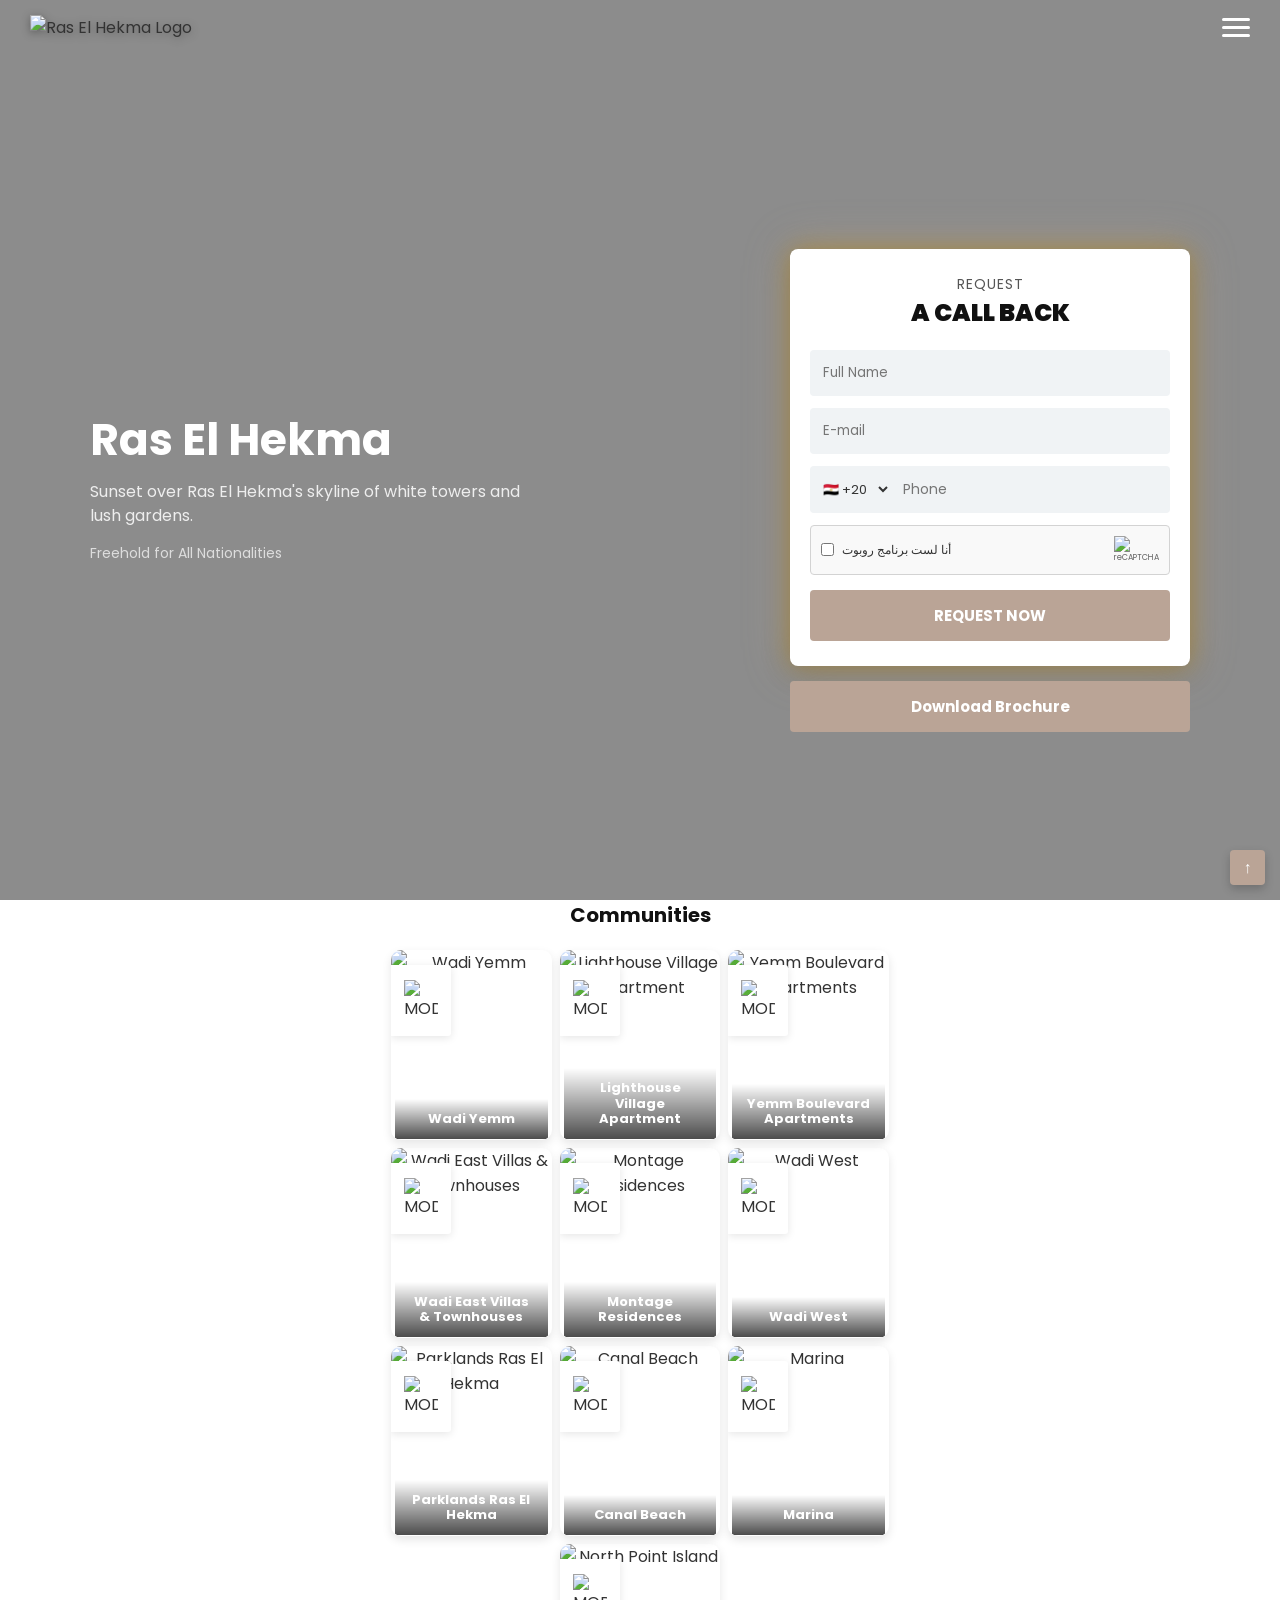
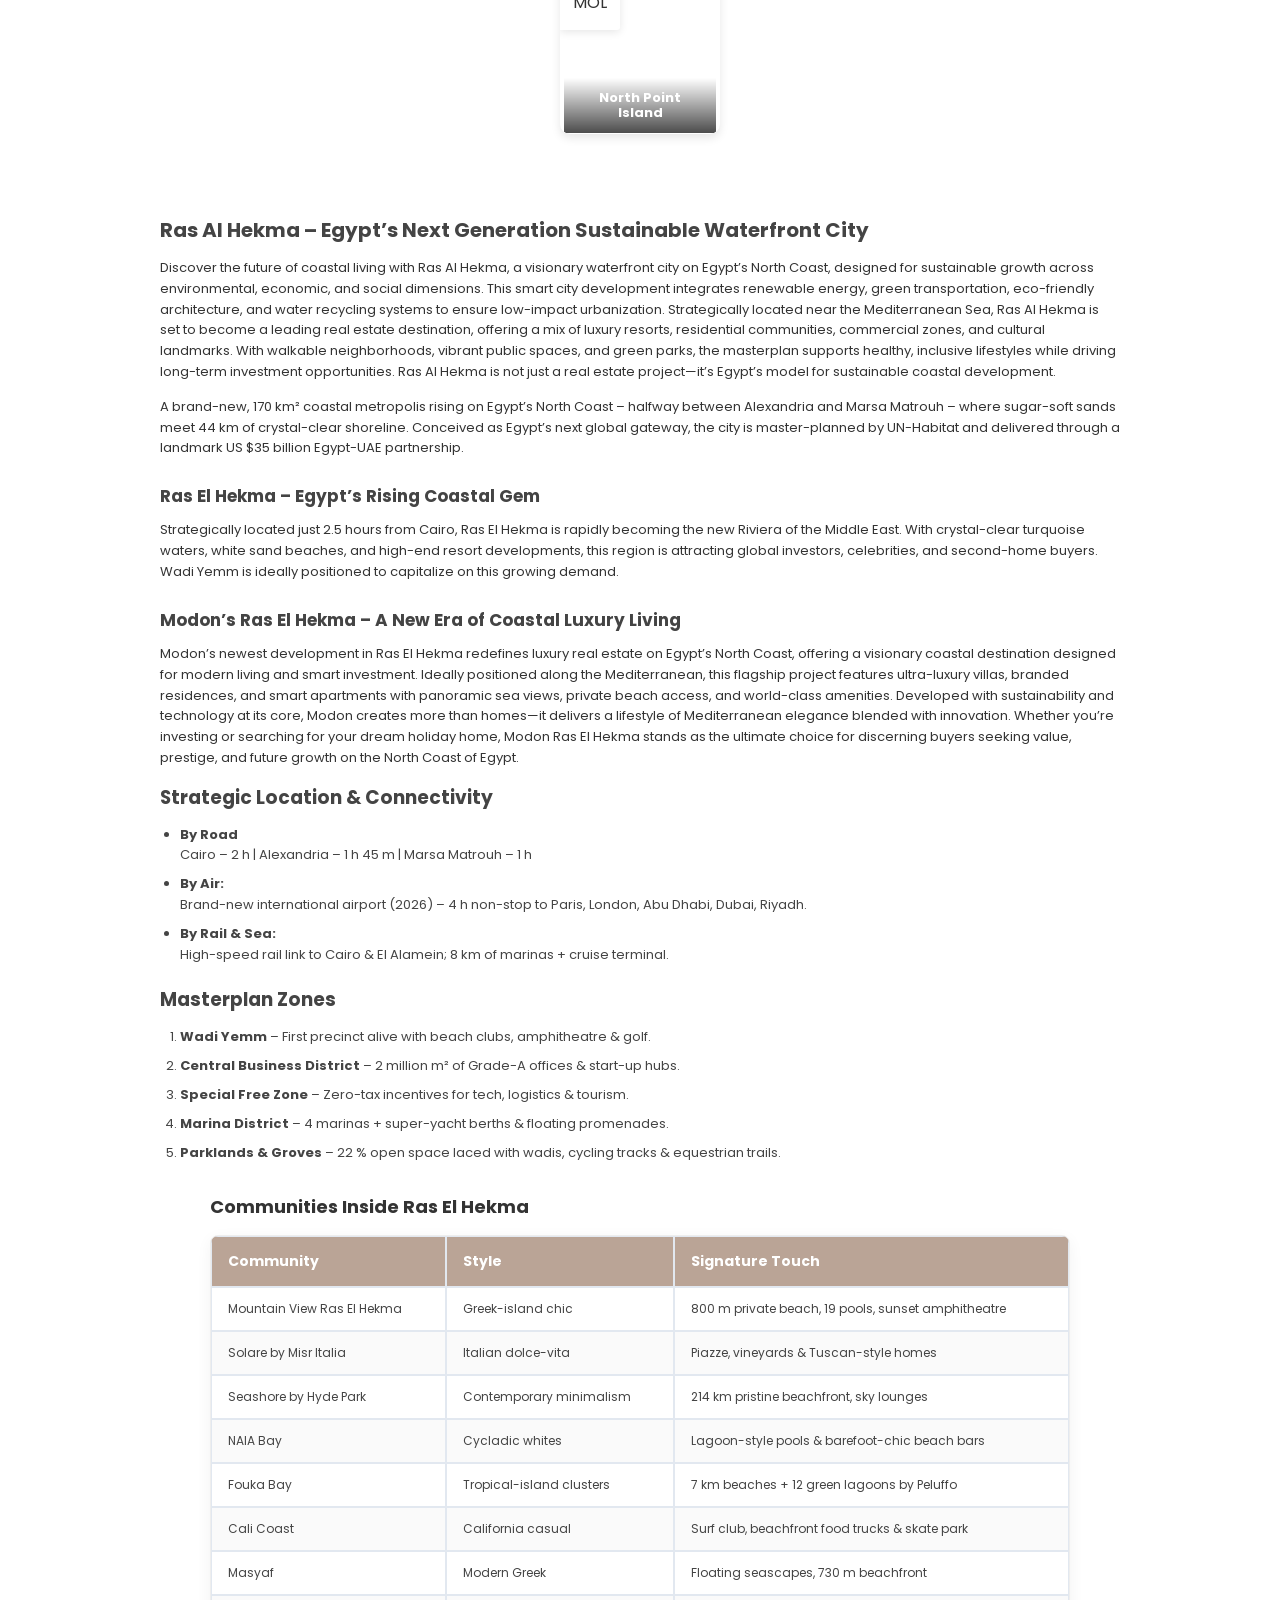
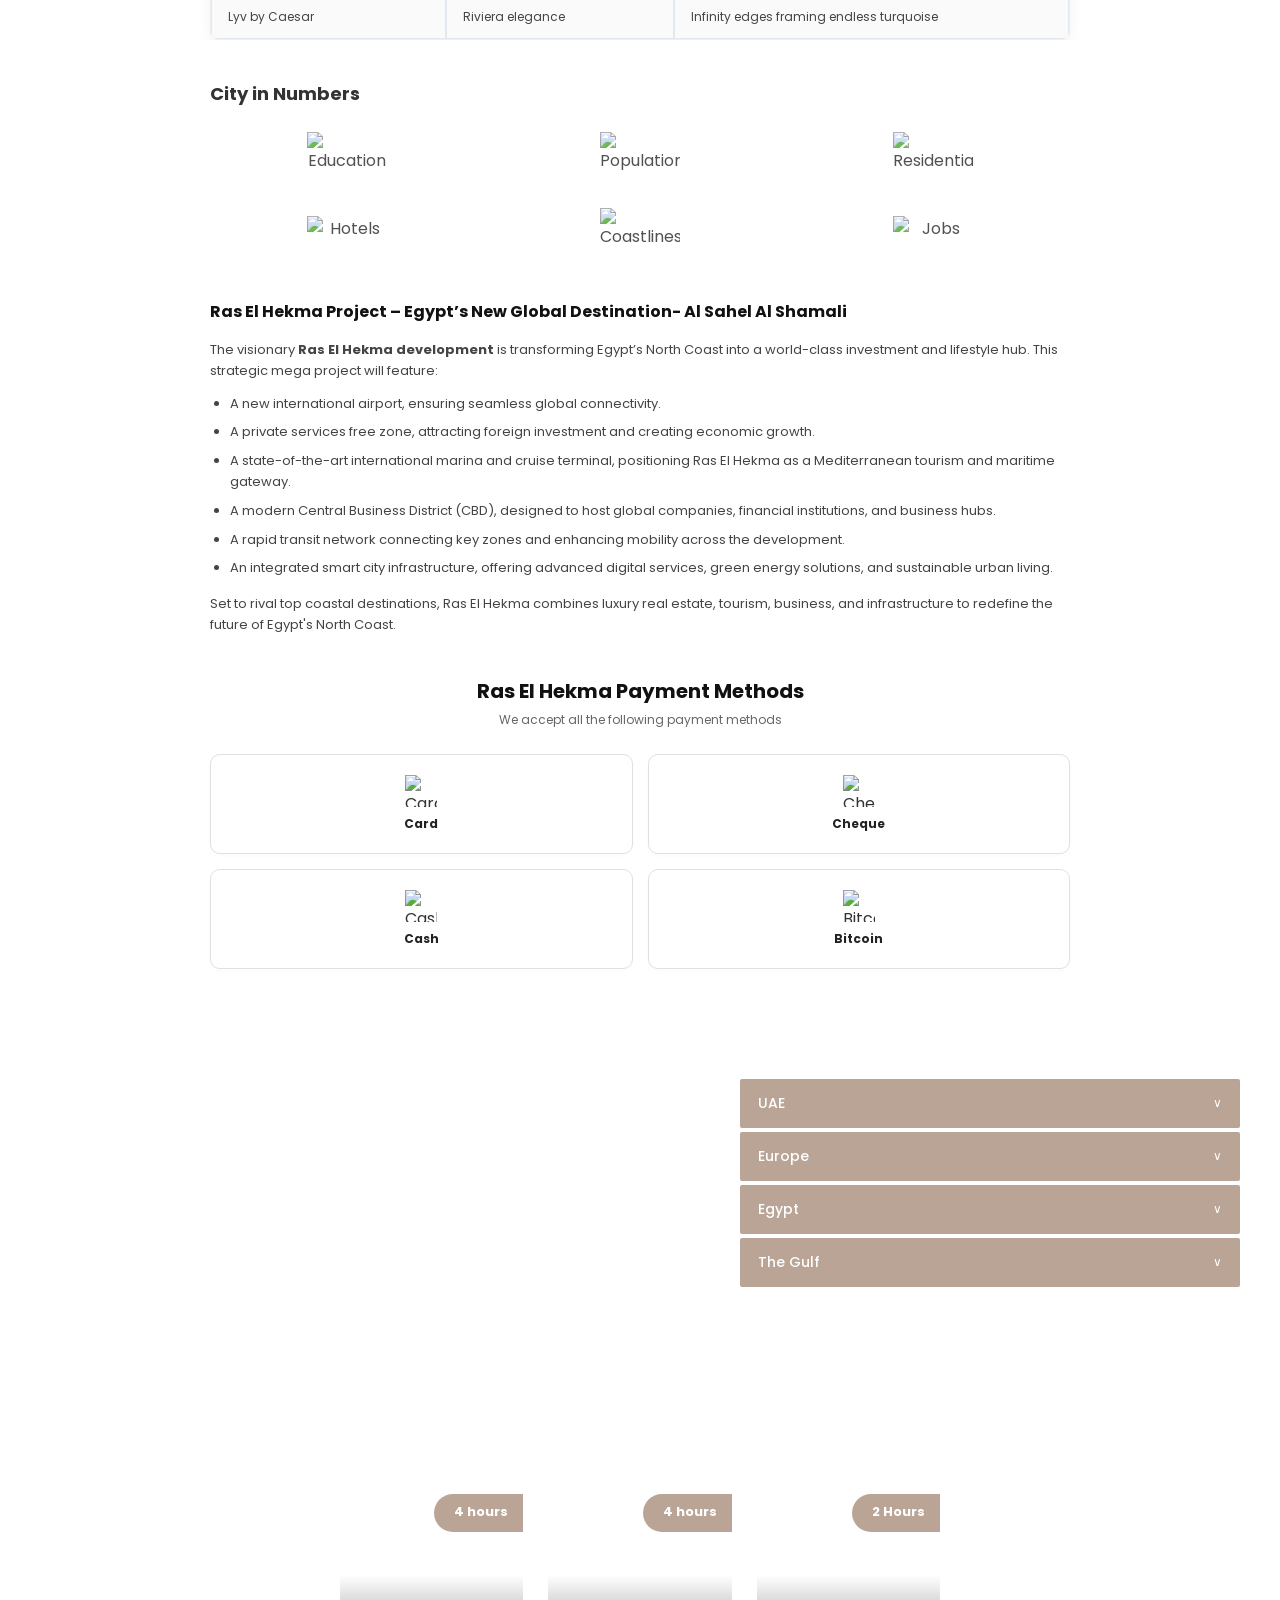
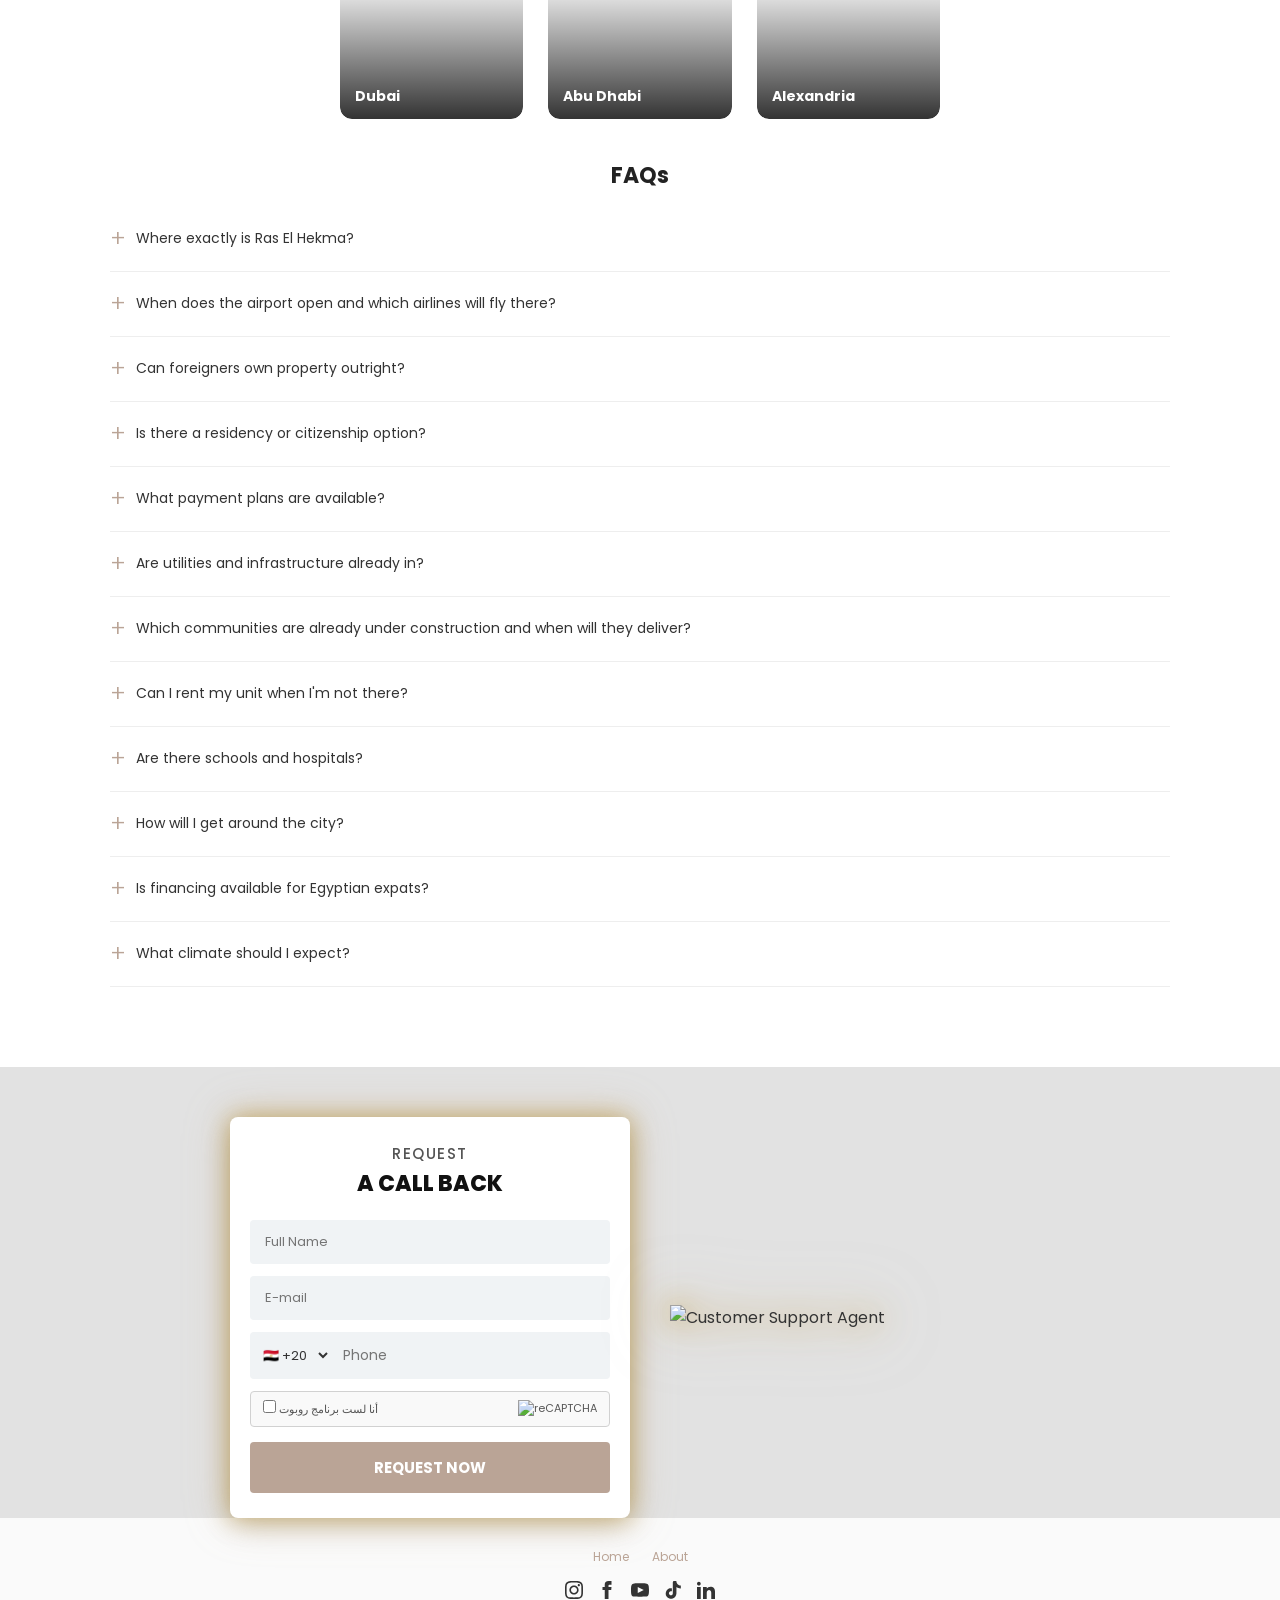
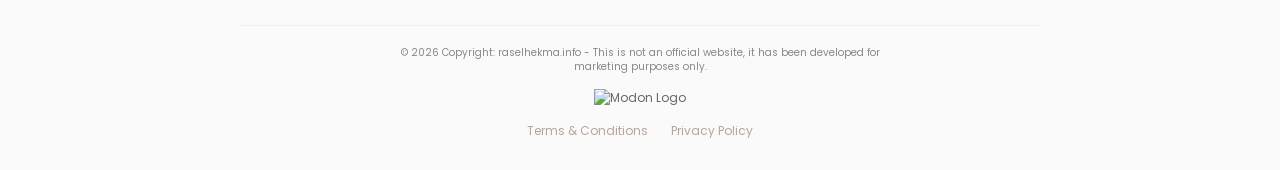
==== index.html @ 50b32935 "Update links from Home.html to index.html" ====
<!DOCTYPE html>
<html lang="en" dir="ltr">
<head>
    <meta charset="UTF-8">
    <meta name="viewport" content="width=device-width, initial-scale=1.0">
    <link rel="stylesheet" href="https://cdnjs.cloudflare.com/ajax/libs/font-awesome/6.5.1/css/all.min.css">
    <title>Ras El Hekma</title>
    <link rel="stylesheet" href="style.css">
</head>
<body>

    <input type="checkbox" id="menu-toggle" class="menu-toggle-checkbox">
    <label for="menu-toggle" class="overlay-backdrop"></label>

    <header class="navbar">
        <div class="logo">
            <img src="/My-Projects /Ras-El-Hekma-Project/Logo.jpg" alt="Ras El Hekma Logo"> 
        </div>

        <label for="menu-toggle" class="hamburger-menu">
            <span></span>
            <span></span>
            <span></span>
        </label>
    </header>

    <nav class="side-drawer">
        <label for="menu-toggle" class="close-btn">&times;</label>
        <ul class="drawer-links">
            <li><a href="index.html" class="active">HOME</a></li>
            <li class="dropdown">
                <details>
                <summary class="dropdown-header">
            <a href="communities.html" style="color: inherit; text-decoration: none; display: block;">COMMUNITIES</a>
                </summary>
                <ul class="dropdown-menu">
                    <li><a href="#">WADI YEMM</a></li>
                    <li><a href="#">YEMM BOULEVARD APARTMENTS</a></li>
                    <li><a href="#">WADI EAST</a></li>
                    <li><a href="#">WADI WEST</a></li>
                    <li><a href="#">PARKLANDS RAS EL HEKMA</a></li>
                    <li><a href="#">CANAL BEACH</a></li>
                    <li><a href="#">MARINA</a></li>
                    <li><a href="#">NORTH POINT ISLAND</a></li>
                </ul>
                </details>
            </li>
            
            <li><a href="Communities.html">GALLERY</a></li>
            <li><a href="Contact.html">FAQ</a></li>
            <li><a href="Contact.html">CONTACT</a></li>
            
        </ul>
        
        <a href="#" class="btn-list-property">LIST YOUR PROPERTY</a>
        <div class="lang-selector">
            <div class="lang-current">
                <span class="flag">🇬🇧</span>
                <span class="lang-text">EN</span>
                <span class="arrow">&#x25BE;</span>
            </div>
            <ul class="lang-dropdown">
                <li><span class="flag">🇬🇧</span> ENGLISH</li>
                <li><span class="flag">🇦🇪</span> ARABIC</li>
                <li><span class="flag">🇷🇺</span> RUSSIAN</li>
            </ul>
        </div>
    </nav>

    <section class="hero-section">
        <div class="hero-content">
            <div class="hero-text-container">
                <h1 class="hero-title">Ras El Hekma</h1>
                <p class="hero-subtitle">Sunset over Ras El Hekma's skyline of white towers and lush gardens.</p>
                <p class="hero-tag">Freehold for All Nationalities</p>
            </div>
            
            <div class="hero-right-side">
                <div class="form-card">
                    <h3 class="form-title">
                        <span class="light-text">REQUEST</span>
                        <span class="bold-text">A CALL BACK</span>
                    </h3>

                    <form action="#">
                        <input type="text" placeholder="Full Name" class="form-input" required>
                        <input type="email" placeholder="E-mail" class="form-input" required>

                        <div class="phone-input-group">
                            <select class="country-select">
                                <option value="EG">🇪🇬 +20</option>
                                <option value="AE">🇦🇪 +971</option>
                                <option value="SA">🇸🇦 +966</option>
                                <option value="KW">🇰🇼 +965</option>
                                <option value="QA">🇶🇦 +974</option>
                                <option value="OM">🇴🇲 +968</option>
                                <option value="BH">🇧🇭 +973</option>
                                <option value="JO">🇯🇴 +962</option>
                                <option value="GB">🇬🇧 +44</option>
                                <option value="US">🇺🇸 +1</option>
                                <option value="RU">🇷🇺 +7</option>
                                <option value="DE">🇩🇪 +49</option>
                                <option value="FR">🇫🇷 +33</option>
                                <option value="IT">🇮🇹 +39</option>
                            </select>
                            <input type="tel" placeholder="Phone" class="phone-input" required>
                        </div>

                        <div class="recaptcha-wrapper">
                            <div class="recaptcha-checkbox">
                                <input type="checkbox" id="captchaCheck" required>
                                <label for="captchaCheck">أنا لست برنامج روبوت</label>
                            </div>
                            <div class="recaptcha-branding">
                                <img src="/My-Projects /Ras-El-Hekma-Project/re.png" alt="reCAPTCHA">
                                
                            </div>
                        </div>

                        <button type="submit" class="btn-submit">REQUEST NOW</button>
                    </form>
                </div>
 
                <button class="btn-brochure">Download Brochure</button>
            </div>

        </div>
    </section>

    <section class="communities-section">
        <h2 class="section-title">Communities</h2>
        
        <div class="communities-grid">
            <!-- كارت 1 -->
            <div class="community-card">
                <img src="/My-Projects /Ras-El-Hekma-Project/WadiY.jpg" alt="Wadi Yemm">
                <div class="card-logo">
                    <img src="/My-Projects /Ras-El-Hekma-Project/MC.jpg" alt="MODON">
                </div>
                <div class="card-overlay">
                    <h3>Wadi Yemm</h3>
                </div>
            </div>

            <!-- كارت 2 -->
            <div class="community-card">
                <img src="/My-Projects /Ras-El-Hekma-Project/Lighthouse.jpg" alt="Lighthouse Village Apartment">
               <div class="card-logo">
                   <img src="/My-Projects /Ras-El-Hekma-Project/MC.jpg" alt="MODON">
               </div>
                <div class="card-overlay">
                    <h3>Lighthouse Village Apartment</h3>
                </div>
            </div>
            <!-- كارت 3 -->
  <div class="community-card">
                <img src="/My-Projects /Ras-El-Hekma-Project/Yemm.jpg" alt="Yemm Boulevard Apartments">
               <div class="card-logo">
                   <img src="/My-Projects /Ras-El-Hekma-Project/MC.jpg" alt="MODON">
               </div>
                <div class="card-overlay">
                    <h3>Yemm Boulevard Apartments</h3>
                </div>
            </div>





            <!-- كارت 4 -->
            <div class="community-card">
                <img src="/My-Projects /Ras-El-Hekma-Project/WadiE.jpg" alt="Wadi East Villas & Townhouses">
               <div class="card-logo">
                   <img src="/My-Projects /Ras-El-Hekma-Project/MC.jpg" alt="MODON">
               </div>
                <div class="card-overlay">
                    <h3>Wadi East Villas & Townhouses</h3>
                </div>
            </div>

            <!-- كارت 5 -->
            <div class="community-card">
                <img src="/My-Projects /Ras-El-Hekma-Project/Montage.jpg" alt="Montage Residences">
               <div class="card-logo">
                   <img src="/My-Projects /Ras-El-Hekma-Project/MC.jpg" alt="MODON">
               </div>
                <div class="card-overlay">
                    <h3>Montage Residences</h3>
                </div>
            </div>
            <!-- كارت 6 -->
  <div class="community-card">
                <img src="/My-Projects /Ras-El-Hekma-Project/WadiW.jpg" alt="Wadi West">
               <div class="card-logo">
                   <img src="/My-Projects /Ras-El-Hekma-Project/MC.jpg" alt="MODON">
               </div>
                <div class="card-overlay">
                    <h3>Wadi West</h3>
                </div>
            </div>



            <!-- كارت 7 -->
            <div class="community-card">
                <img src="/My-Projects /Ras-El-Hekma-Project/Parklands.jpg" alt="Parklands Ras El Hekma">
               <div class="card-logo">
                   <img src="/My-Projects /Ras-El-Hekma-Project/MC.jpg" alt="MODON">
               </div>
                <div class="card-overlay">
                    <h3>Parklands Ras El Hekma</h3>
                </div>
            </div>

            <!-- كارت 8 -->
            <div class="community-card">
                <img src="/My-Projects /Ras-El-Hekma-Project/Canal.jpg" alt="Canal Beach">
               <div class="card-logo">
                   <img src="/My-Projects /Ras-El-Hekma-Project/MC.jpg" alt="MODON">
               </div>
                <div class="card-overlay">
                    <h3>Canal Beach</h3>
                </div>
            </div>

            <!-- كارت 9 -->
            <div class="community-card">
                <img src="/My-Projects /Ras-El-Hekma-Project/Marina.jpg" alt="Marina">
                <div class="card-logo">
                    <img src="/My-Projects /Ras-El-Hekma-Project/MC.jpg" alt="MODON">
                </div>
                <div class="card-overlay">
                    <h3>Marina</h3>
                </div>
            </div>

            <!-- كارت 10 -->
            <div class="community-card">
                <img src="/My-Projects /Ras-El-Hekma-Project/North.jpg" alt="North Point Island">
               <div class="card-logo">
                   <img src="/My-Projects /Ras-El-Hekma-Project/MC.jpg" alt="MODON">
               </div>
                <div class="card-overlay">
                    <h3>North Point Island</h3>
                </div>
            </div>
        </div>
    </section>
    
    <a href="#" class="scroll-top-btn">&#x2191;</a>

    <div class="section-wrapper">
        <section class="info-section">
            <h1>Ras Al Hekma – Egypt’s Next Generation Sustainable Waterfront City</h1>
            <p>Discover the future of coastal living with Ras Al Hekma, a visionary waterfront city on Egypt’s North Coast, designed for sustainable growth across environmental, economic, and social dimensions. This smart city development integrates renewable energy, green transportation, eco-friendly architecture, and water recycling systems to ensure low-impact urbanization. Strategically located near the Mediterranean Sea, Ras Al Hekma is set to become a leading real estate destination, offering a mix of luxury resorts, residential communities, commercial zones, and cultural landmarks. With walkable neighborhoods, vibrant public spaces, and green parks, the masterplan supports healthy, inclusive lifestyles while driving long-term investment opportunities. Ras Al Hekma is not just a real estate project—it’s Egypt’s model for sustainable coastal development.</p>
            <p>A brand-new, 170 km² coastal metropolis rising on Egypt’s North Coast – halfway between Alexandria and Marsa Matrouh – where sugar-soft sands meet 44 km of crystal-clear shoreline. Conceived as Egypt’s next global gateway, the city is master-planned by UN-Habitat and delivered through a landmark US $35 billion Egypt-UAE partnership.</p>

            <h2>Ras El Hekma – Egypt’s Rising Coastal Gem</h2>
            <p>Strategically located just 2.5 hours from Cairo, Ras El Hekma is rapidly becoming the new Riviera of the Middle East. With crystal-clear turquoise waters, white sand beaches, and high-end resort developments, this region is attracting global investors, celebrities, and second-home buyers. Wadi Yemm is ideally positioned to capitalize on this growing demand.</p>

            <h2>Modon’s Ras El Hekma – A New Era of Coastal Luxury Living</h2>
            <p>Modon’s newest development in Ras El Hekma redefines luxury real estate on Egypt’s North Coast, offering a visionary coastal destination designed for modern living and smart investment. Ideally positioned along the Mediterranean, this flagship project features ultra-luxury villas, branded residences, and smart apartments with panoramic sea views, private beach access, and world-class amenities. Developed with sustainability and technology at its core, Modon creates more than homes—it delivers a lifestyle of Mediterranean elegance blended with innovation. Whether you’re investing or searching for your dream holiday home, Modon Ras El Hekma stands as the ultimate choice for discerning buyers seeking value, prestige, and future growth on the North Coast of Egypt.</p>

            <div class="strategic-location">
                <h3>Strategic Location & Connectivity</h3>
                <ul>
                    <li><strong>By Road</strong> <br> Cairo – 2 h | Alexandria – 1 h 45 m | Marsa Matrouh – 1 h</li>
                    <li><strong>By Air:</strong> <br> Brand-new international airport (2026) – 4 h non-stop to Paris, London, Abu Dhabi, Dubai, Riyadh.</li>
                    <li><strong>By Rail & Sea:</strong> <br> High-speed rail link to Cairo & El Alamein; 8 km of marinas + cruise terminal.</li>
                </ul>
            </div>

            <div class="masterplan-zones">
                <h3>Masterplan Zones</h3>
                <ol>
                    <li><strong>Wadi Yemm</strong> – First precinct alive with beach clubs, amphitheatre & golf.</li>
                    <li><strong>Central Business District</strong> – 2 million m² of Grade-A offices & start-up hubs.</li>
                    <li><strong>Special Free Zone</strong> – Zero-tax incentives for tech, logistics & tourism.</li>
                    <li><strong>Marina District</strong> – 4 marinas + super-yacht berths & floating promenades.</li>
                    <li><strong>Parklands & Groves</strong> – 22 % open space laced with wadis, cycling tracks & equestrian trails.</li>
                </ol>
            </div>
        </section>

        <section class="table-section">
            <h2>Communities Inside Ras El Hekma</h2>
            <table>
                <thead>
                    <tr>
                        <th>Community</th>
                        <th>Style</th>
                        <th>Signature Touch</th>
                    </tr>
                </thead>
                <tbody>
                    <tr>
                        <td>Mountain View Ras El Hekma</td>
                        <td>Greek-island chic</td>
                        <td>800 m private beach, 19 pools, sunset amphitheatre</td>
                    </tr>
                    <tr>
                        <td>Solare by Misr Italia</td>
                        <td>Italian dolce-vita</td>
                        <td>Piazze, vineyards & Tuscan-style homes</td>
                    </tr>
                    <tr>
                        <td>Seashore by Hyde Park</td>
                        <td>Contemporary minimalism</td>
                        <td>214 km pristine beachfront, sky lounges</td>
                    </tr>
                    <tr>
                        <td>NAIA Bay</td>
                        <td>Cycladic whites</td>
                        <td>Lagoon-style pools & barefoot-chic beach bars</td>
                    </tr>
                    <tr>
                        <td>Fouka Bay</td>
                        <td>Tropical-island clusters</td>
                        <td>7 km beaches + 12 green lagoons by Peluffo</td>
                    </tr>
                    <tr>
                        <td>Cali Coast</td>
                        <td>California casual</td>
                        <td>Surf club, beachfront food trucks & skate park</td>
                    </tr>
                    <tr>
                        <td>Masyaf</td>
                        <td>Modern Greek</td>
                        <td>Floating seascapes, 730 m beachfront</td>
                    </tr>
                    <tr>
                        <td>Lyv by Caesar</td>
                        <td>Riviera elegance</td>
                        <td>Infinity edges framing endless turquoise</td>
                    </tr>
                </tbody>
            </table>
        </section>

        <section class="stats-section">
            <h2>City in Numbers</h2>
            <div class="stats-grid">
                <div class="stat-card">
                    <img src="/My-Projects /Ras-El-Hekma-Project/1.jpg" alt="Education">

                </div>
                <div class="stat-card">
                    <img src="/My-Projects /Ras-El-Hekma-Project/2.jpg" alt="Population">

                </div>
                <div class="stat-card">
                    <img src="/My-Projects /Ras-El-Hekma-Project/3.jpg" alt="Residential">

                </div>
                <div class="stat-card">
                    <img src="/My-Projects /Ras-El-Hekma-Project/4.jpg" alt="Hotels">

                </div>
                <div class="stat-card">
                    <img src="/My-Projects /Ras-El-Hekma-Project/5.jpg" alt="Coastlines">

                </div>
                <div class="stat-card">
                    <img src="/My-Projects /Ras-El-Hekma-Project/6.jpg" alt="Jobs">

                </div>
            </div>
        </section>

        <section class="project-features-section">
            <h2>Ras El Hekma Project – Egypt’s New Global Destination- Al Sahel Al Shamali</h2>
            <p>The visionary <strong>Ras El Hekma development</strong> is transforming Egypt’s North Coast into a world-class investment and lifestyle hub. This strategic mega project will feature:</p>
            <ul>
                <li>A new international airport, ensuring seamless global connectivity.</li>
                <li>A private services free zone, attracting foreign investment and creating economic growth.</li>
                <li>A state-of-the-art international marina and cruise terminal, positioning Ras El Hekma as a Mediterranean tourism and maritime gateway.</li>
                <li>A modern Central Business District (CBD), designed to host global companies, financial institutions, and business hubs.</li>
                <li>A rapid transit network connecting key zones and enhancing mobility across the development.</li>
                <li>An integrated smart city infrastructure, offering advanced digital services, green energy solutions, and sustainable urban living.</li>
            </ul>
            <p>Set to rival top coastal destinations, Ras El Hekma combines luxury real estate, tourism, business, and infrastructure to redefine the future of Egypt's North Coast.</p>
        </section>
            
        <section class="payments-section">
            <h2>Ras El Hekma Payment Methods</h2>
            <p>We accept all the following payment methods</p>
            
            <div class="payments-grid">
                <div class="payment-card">
                    <img src="/My-Projects /Ras-El-Hekma-Project/Card.jpg" alt="Card">
                    <span>Card</span>
                </div>
                <div class="payment-card">
                    <img src="/My-Projects /Ras-El-Hekma-Project/Cheque.jpg" alt="Cheque">
                    <span>Cheque</span>
                </div>
                <div class="payment-card">
                    <img src="/My-Projects /Ras-El-Hekma-Project/Cash.jpg" alt="Cash">
                    <span>Cash</span>
                </div>
                <div class="payment-card">
                    <img src="/My-Projects /Ras-El-Hekma-Project/Bitcoin.jpg" alt="Bitcoin">
                    <span>Bitcoin</span>
                </div>
            </div>
        </section>

<div class="location-container">
    <div class="map-box">
        <div class="map-wrapper">
            <div class="map-hover-trigger"></div>

            <iframe 
                src="https://maps.google.com/maps?q=WADI%20YEMM-Ras%20El%20Hekma&t=&z=13&ie=UTF8&iwloc=B&output=embed&hl=en"
                width="100%" 
                height="100%" 
                style="border:0;" 
                allowfullscreen="" 
                loading="lazy">
            </iframe>
        </div>
    </div>

    <div class="accordion-box">
        <details name="locations">
            <summary>UAE</summary>
            <ul>
                <li><strong>Abu Dhabi</strong> - Approximately 4 Hours</li>
                <li><strong>Dubai</strong> - Approximately 4 Hours</li>
            </ul>
        </details>

        <details name="locations">
            <summary>Europe</summary>
            <ul>
                <li><strong>Italy, Rome</strong> - Approximately 3 Hours</li>
                <li><strong>France, Paris</strong> - Approximately 4 Hours 30 Minutes</li>
                <li><strong>UK, London</strong> - Approximately 5 Hours</li>
                <li><strong>Spain, Madrid</strong> - Approximately 5 Hours</li>
                <li><strong>Russia, Moscow</strong> - Approximately 5 Hours</li>
            </ul>
        </details>

        <details name="locations">
            <summary>Egypt</summary>
            <ul>
                <li><strong>Alexandria</strong> - Approximately 2 Hours</li>
                <li><strong>Cairo</strong> - Approximately 3 Hours</li>
            </ul>
        </details>

        <details name="locations">
            <summary>The Gulf</summary>
            <ul>
                <li><strong>Kuwait</strong> - Approximately 3 Hours</li>
                <li><strong>Qatar, Doha</strong> - Approximately 3 Hours 30 Minutes</li>
            </ul>
        </details>
    </div>
</div>

            <div class="cities-cards">
                <a href="index.html" class="city-card" style="background-image: url('/My-Projects /Ras-El-Hekma-Project/Dubai.jpg');">
                    <span class="badge">4 hours</span>
                    <h3>Dubai</h3>
                </a>
                <a href="index.html" class="city-card" style="background-image: url('/My-Projects /Ras-El-Hekma-Project/Abu.jpg');">
                    <span class="badge">4 hours</span>
                    <h3>Abu Dhabi</h3>
                </a>
                <a href="index.html" class="city-card" style="background-image: url('/My-Projects /Ras-El-Hekma-Project/Alex.jpg');">
                    <span class="badge">2 Hours</span>
                    <h3>Alexandria</h3>
        
                </a>
            </div>
        

        <section class="faq-section">
            <h2>FAQs</h2>
            <div class="faq-accordion">
                <details name="faq"><summary>Where exactly is Ras El Hekma?</summary>
                <div class="faq-content">
                <p><strong>85 km </strong>west of Alexandria and 200 km east of Marsa Matrouh, on Egypt’s North Coast. The new international airport sits inside the city limits.</p>
                </div>
                </details>
                <details name="faq"><summary>When does the airport open and which airlines will fly there?</summary>
                <div class="faq-content">
                    <ul>
                        <li>The <strong>airport</strong> opens in phases starting <strong>Q4 2026</strong>.</li>
                        <li><strong>Confirmed carries:</strong> Emirates, Etihad, Qatar Airways, Air Cairo, EgyptAir, Wizz Air, seasonal charters from Europe.</li>
                    </ul>
                </div>
                </details>
                <details name="faq"><summary>Can foreigners own property outright?</summary>
                <p><strong>Yes.</strong> Egypt’s 2023 investment law allows freehold ownership for all nationalities, with title deeds registered in the buyer’s name.</p>
                </details>
                <details name="faq"><summary>Is there a residency or citizenship option?</summary>
                <ul>
                    <li><strong>Purchase ≥ US$300k </strong>and you qualify for <strong>Egypt’s Golden Residency </strong>(5-year renewable).</li>
                    <li><strong>Purchase ≥ US$500k </strong>for fast-track citizenship (subject to due diligence).</li>
                </ul>
                </details>
                <details name="faq"><summary>What payment plans are available?</summary>
                <ul>
                    <li>0 % interest, 10 % down, balance over 8 years (most developers).</li>
                </ul>
                </details>
                <details name="faq"><summary>Are utilities and infrastructure already in?</summary>
                <p><strong>Yes.</strong> Smart-grid electricity, fiber-optic internet, district cooling, desalinated water, and waste-water treatment are under construction simultaneously with the buildings.</p>
                </details>
                <details name="faq"><summary>Which communities are already under construction and when will they deliver?</summary>
                <ul>
                    <li>Mountain View, Solare, Seashore, and Fouka Bay are under piling; the first units' <strong>handover is in Q3 2027.</strong></li>
                    <li>NAIA Bay, Cali Coast & Masyaf are in earthworks; <strong>handover Q1 2028.</strong></li>
                </ul>
                </details>
                <details name="faq"><summary>Can I rent my unit when I'm not there?</summary>
                <p><strong>Yes.</strong> All developments allow short-term holiday lets; average gross yield 8 to 12 % net of service charges.</p>
                </details>
                <details name="faq"><summary>Are there schools and hospitals?</summary>
                <ul>
                    <li><strong>4 million m² </strong>reserved for education: British, IB, and American curricula opening 2028 to 29.</li>
                    <li>A <strong>400-bed </strong>Cleveland Clinic-affiliated hospital plus 6 satellite clinics will serve the city.</li>
                </ul>
                </details>
                <details name="faq"><summary>How will I get around the city?</summary>
                <ul>
                    <li><strong>12 km </strong>of electric tram loops,<strong> 85 km </strong>of cycling lanes, e-scooter share, and autonomous shuttles.</li>
                    <li>Free intra-city ferry service connects all four marinas.</li>
                </ul>
                </details>
                <details name="faq"><summary>Is financing available for Egyptian expats?</summary>
                <p><strong>Yes,</strong> Banque Misr, NBE, and ADCB Egypt provide up to<strong> 80</strong> % <strong>LTV </strong>for expats at<strong> 7.5</strong> % <strong>fixed for 15 years.</strong></p>
                </details>
                <details name="faq"><summary>What climate should I expect?</summary>
                <p><strong>Mediterranean</strong>: 30 °C summers, 15 °C winters, 320 sunny days a year, moderated by on-shore breezes.</p>
                </details>
            </div>
        </section>
    </div>

<section class="callback-section">
    <div class="callback-container">
        <div class="callback-card">
            <h3 class="callback-subtitle">REQUEST</h3>
            <h2 class="callback-title">A CALL BACK</h2>
            <form class="callback-form">
                <input type="text" placeholder="Full Name" required class="callback-input">
                <input type="email" placeholder="E-mail" required class="callback-input">
                
             <div class="phone-input-group">
                            <select class="country-select">
                                <option value="EG">🇪🇬 +20</option>
                                <option value="AE">🇦🇪 +971</option>
                                <option value="SA">🇸🇦 +966</option>
                                <option value="KW">🇰🇼 +965</option>
                                <option value="QA">🇶🇦 +974</option>
                                <option value="OM">🇴🇲 +968</option>
                                <option value="BH">🇧🇭 +973</option>
                                <option value="JO">🇯🇴 +962</option>
                                <option value="GB">🇬🇧 +44</option>
                                <option value="US">🇺🇸 +1</option>
                                <option value="RU">🇷🇺 +7</option>
                                <option value="DE">🇩🇪 +49</option>
                                <option value="FR">🇫🇷 +33</option>
                                <option value="IT">🇮🇹 +39</option>
                            </select>
                            <input type="tel" placeholder="Phone" class="phone-input" required>
                        </div>
                <div class="recaptcha-box">
                    <label><input type="checkbox"> أنا لست برنامج روبوت</label>
                    <div class="recaptcha-logo">
                        <img src="/My-Projects /Ras-El-Hekma-Project/re.png" alt="reCAPTCHA">

                    </div>
                </div>

                <button type="submit" class="btn-callback-submit">REQUEST NOW</button>
            </form>
        </div>

        <div class="agent-image-wrapper">
            <img src="/My-Projects /Ras-El-Hekma-Project/Pec.jpg" alt="Customer Support Agent" class="agent-img">
        </div>
    </div>
</section>

<footer class="site-footer">
    <div class="footer-links">
        <a href="index.html">Home</a>
        <a href="contact.html">About</a>
    </div>
    
    <div class="social-icons">
        <!-- Instagram -->
        <a href="#">
            <svg width="18" height="18" viewBox="0 0 24 24" fill="currentColor"><path d="M12 2.163c3.204 0 3.584.012 4.85.07 3.252.148 4.771 1.691 4.919 4.919.058 1.265.069 1.645.069 4.849 0 3.205-.012 3.584-.069 4.849-.149 3.225-1.664 4.771-4.919 4.919-1.266.058-1.644.07-4.85.07-3.204 0-3.584-.012-4.849-.07-3.26-.149-4.771-1.699-4.919-4.92-.058-1.265-.07-1.644-.07-4.849 0-3.204.013-3.583.07-4.849.149-3.227 1.664-4.771 4.919-4.919 1.266-.057 1.645-.069 4.849-.069zm0-2.163c-3.259 0-3.667.014-4.947.072-4.358.2-6.78 2.618-6.98 6.98-.059 1.281-.073 1.689-.073 4.948 0 3.259.014 3.668.072 4.948.2 4.358 2.618 6.78 6.98 6.98 1.281.058 1.689.072 4.948.072 3.259 0 3.668-.014 4.948-.072 4.354-.2 6.782-2.618 6.979-6.98.059-1.28.073-1.689.073-4.948 0-3.259-.014-3.667-.072-4.947-.196-4.354-2.617-6.78-6.979-6.98-1.281-.059-1.69-.073-4.949-.073zm0 5.838c-3.403 0-6.162 2.759-6.162 6.162s2.759 6.163 6.162 6.163 6.162-2.759 6.162-6.163c0-3.403-2.759-6.162-6.162-6.162zm0 10.162c-2.209 0-4-1.79-4-4 0-2.209 1.791-4 4-4s4 1.791 4 4c0 2.21-1.791 4-4 4zm6.406-11.845c-.796 0-1.441.645-1.441 1.44s.645 1.44 1.441 1.44c.795 0 1.439-.645 1.439-1.44s-.644-1.44-1.439-1.44z"/></svg>
        </a>

        <!-- Facebook -->
        <a href="#">
            <svg width="18" height="18" viewBox="0 0 24 24" fill="currentColor"><path d="M9 8H6v4h3v12h5V12h3.642L18 8h-4V6.333C14 5.374 14.5 5 15.5 5H18V0h-3.808C10.592 0 9 1.583 9 4.615V8z"/></svg>
        </a>

        <!-- YouTube -->
        <a href="#">
            <svg width="18" height="18" viewBox="0 0 24 24" fill="currentColor"><path d="M19.615 3.184c-3.604-.246-11.631-.245-15.23 0-3.897.266-4.356 2.62-4.385 8.816.029 6.185.484 8.549 4.385 8.816 3.6.245 11.626.246 15.23 0 3.897-.266 4.356-2.62 4.385-8.816-.029-6.185-.484-8.549-4.385-8.816zm-10.615 12.816v-8l8 3.993-8 4.007z"/></svg>
        </a>

        <!-- TikTok -->
        <a href="#">
            <svg width="18" height="18" viewBox="0 0 24 24" fill="currentColor"><path d="M12.525.02c1.31-.02 2.61-.01 3.91-.02.08 1.53.63 3.09 1.75 4.17 1.12 1.11 2.7 1.62 4.24 1.79v4.03c-1.44-.05-2.89-.35-4.2-.97-.57-.26-1.1-.59-1.62-.98-.01 2.92.01 5.84-.02 8.75-.08 1.4-.54 2.79-1.35 3.94-.88 1.23-2.14 2.18-3.58 2.69-1.45.52-3.05.52-4.51.05-1.47-.47-2.77-1.41-3.65-2.66-.88-1.25-1.3-2.77-1.23-4.3.06-1.52.58-3.01 1.48-4.21.91-1.2 2.19-2.07 3.63-2.5 1.01-.3 2.07-.37 3.12-.22v4.06c-.57-.12-1.16-.1-1.72.04-.57.15-1.09.46-1.48.9-.39.43-.63.99-.68 1.57-.05.58.08 1.17.38 1.67.31.5.76.88 1.3 1.09.54.21 1.14.22 1.69.04.55-.18 1.02-.55 1.33-1.04.3-.49.44-1.07.42-1.65.03-4.88.01-9.76.02-14.64z"/></svg>
        </a>

        <!-- LinkedIn -->
        <a href="#">
            <svg width="18" height="18" viewBox="0 0 24 24" fill="currentColor"><path d="M4.98 3.5c0 1.381-1.11 2.5-2.48 2.5s-2.48-1.119-2.48-2.5c0-1.38 1.11-2.5 2.48-2.5s2.48 1.12 2.48 2.5zm.02 4.5h-5v16h5v-16zm7.982 0h-4.968v16h4.969v-8.399c0-4.67 6.029-5.052 6.029 0v8.399h4.988v-10.131c0-7.88-8.922-7.593-11.018-3.714v-2.155z"/></svg>
        </a>
    </div>

    <div class="footer-divider"></div>

    <p class="copyright-text">
        © 2026 Copyright: raselhekma.info - This is not an official website, it has been developed for marketing purposes only.
    </p>

    <div class="footer-logo">
        <img src="/My-Projects /Ras-El-Hekma-Project/MC.jpg" alt="Modon Logo">
    </div>

    <div class="footer-legal-links">
        <a href="#">Terms & Conditions</a>
        <a href="#">Privacy Policy</a>
    </div>
</footer>

</body>
</html>
---- style.css ----
@import url('https://fonts.googleapis.com/css2?family=Poppins:wght@300;400;600;700;900&display=swap');

html {
    scroll-behavior: smooth;
}

* {
    margin: 0;
    padding: 0;
    box-sizing: border-box;
    font-family: 'Poppins', Arial, sans-serif;
}

body {
    background-color: #ffffff;
    color: #333333;
}

.menu-toggle-checkbox {
    display: none;
}

.overlay-backdrop {
    position: fixed;
    top: 0;
    left: 0;
    width: 100%;
    height: 100%;
    background: rgba(0, 0, 0, 0.7);
    z-index: 99;
    display: none;
    cursor: pointer;
}

.navbar {
    display: flex;
    justify-content: space-between;
    align-items: center;
    padding: 15px 30px;
    position: absolute;
    top: 0;
    width: 100%;
    z-index: 0;
}

.logo img {
    height: 80px;
    width: auto;
    filter: drop-shadow(0 2px 4px rgba(0,0,0,0.3));
}

.hamburger-menu {
    display: flex;
    flex-direction: column;
    gap: 5px;
    cursor: pointer;
}

.hamburger-menu span {
    width: 28px;
    height: 3px;
    background-color: #fff;
    border-radius: 2px;
}

.side-drawer {
    position: fixed;
    top: 0;
    right: -100%;
    width: 80%;
    max-width: 320px;
    height: 100%;
    background-color: rgba(10, 10, 10, 0.98);
    z-index: 100;
    padding: 30px 20px;
    transition: right 0.3s ease;
    overflow-y: auto;
}

.menu-toggle-checkbox:checked ~ .side-drawer {
    right: 0;
}

.menu-toggle-checkbox:checked ~ .overlay-backdrop {
    display: block;
}

.close-btn {
    font-size: 30px;
    color: #fff;
    text-align: right;
    cursor: pointer;
    margin-bottom: 20px;
    display: block;
}

.drawer-links {
    list-style: none;
    margin-bottom: 20px;
}

.drawer-links li a {
    color: #ccc;
    text-decoration: none;
    font-size: 16px;
    display: block;
    padding: 12px 0;
    font-weight: bold;
}

.drawer-links li a.active {
    color: #fff;
}

.dropdown {
    position: relative;
}

.dropdown-header {
    display: flex;
    justify-content: space-between;
    align-items: center;
    color: #fff;
    padding: 12px 0;
    font-weight: bold;
    cursor: pointer;
}

.dropdown-header::after {
    content: '∨';
    font-size: 10px;
    color: #ffffff;
    transition: transform 0.3s ease;
}

.dropdown::hover  .dropdown-header::after {
    transform: rotate(180deg);
}

.dropdown-menu {
    list-style: none;
    padding-left: 15px;
    display: none;
}

.dropdown:hover .dropdown-menu {
    display: block;
}

.dropdown-menu li a {
    font-size: 13px;
    color: #aaa;
    font-weight: normal;
}

.btn-list-property {
    display: block;
    background-color: #baa496;
    color: #fff;
    text-align: center;
    padding: 10px;
    text-decoration: none;
    font-size: 14px;
    border-radius: 4px;
    margin-bottom: 20px;
}

.lang-selector {
    position: relative;
    cursor: pointer;
}

.lang-current {
    display: inline-flex;
    align-items: center;
    gap: 8px;
    border: 1px solid #555;
    padding: 6px 16px;
    border-radius: 20px;
    background: #222;
}

.lang-dropdown {
    position: absolute;
    bottom: 40px;
    left: 0;
    background: #151515;
    border: 1px solid #333;
    list-style: none;
    padding: 10px;
    border-radius: 6px;
    display: none;
    width: 150px;
}

.lang-selector:hover .lang-dropdown {
    display: block;
}

.lang-dropdown li {
    padding: 8px;
    font-size: 12px;
    display: flex;
    align-items: center;
    gap: 8px;
}

.hero-section {
    min-height: 100vh;
    background: linear-gradient(rgba(0, 0, 0, 0.45), rgba(0, 0, 0, 0.45)), url('/My-Projects /Ras-El-Hekma-Project/Background.jpg') center/cover no-repeat;
    padding: 120px 30px 40px 30px;
    display: flex;
    align-items: center;
    justify-content: center;
}

.hero-content {
    width: 100%;
    max-width: 1100px;
    display: flex;
    justify-content: space-between;
    align-items: center;
    gap: 40px;
    flex-wrap: wrap;
}

.hero-text-container {
    max-width: 450px;
    text-align: left;
    color: #fff;
}

.hero-title {
    font-size: 44px;
    font-weight: 700;
    margin-bottom: 15px;
    line-height: 1.1;
}

.hero-subtitle {
    font-size: 16px;
    color: #eee;
    margin-bottom: 15px;
    line-height: 1.5;
}

.hero-tag {
    font-size: 14px;
    color: #ddd;
}

.hero-right-side {
    display: flex;
    flex-direction: column;
    width: 100%;
    max-width: 400px;
    gap: 15px;
}

.form-card,
.callback-card {
    background-color: #fff;
    color: #333;
    border-radius: 8px;
    padding: 25px 20px;
    width: 100%;
    box-shadow: 0 10px 30px rgba(0, 0, 0, 0.1),
                0 0 25px rgba(184, 134, 11, 0.5),
                0 0 45px rgba(210, 180, 140, 0.4);
}

.form-title {
    text-align: center;
    margin-bottom: 20px;
}

.form-title .light-text {
    display: block;
    font-size: 14px;
    font-weight: 400;
    color: #555;
    letter-spacing: 1px;
}

.form-title .bold-text {
    display: block;
    font-size: 24px;
    font-weight: 900;
    color: #111;
}

.form-input {
    width: 100%;
    padding: 12px;
    background-color: #f0f3f5;
    border: 1px solid transparent;
    border-radius: 4px;
    margin-bottom: 12px;
    outline: none;
    transition: border 0.3s ease;
}

.form-input:focus {
    border: 1px solid #baa496;
}

.phone-input-group {
    display: flex;
    background-color: #f0f3f5;
    border: 1px solid transparent;
    border-radius: 4px;
    margin-bottom: 12px;
    align-items: center;
    padding-left: 8px;
    transition: border 0.3s ease;
}

.phone-input-group:focus-within {
    border: 1px solid #baa496;
}

.country-select {
    background: transparent;
    border: none;
    outline: none;
    font-size: 13px;
    color: #333;
    cursor: pointer;
}

.phone-input {
    width: 100%;
    padding: 12px;
    background: transparent;
    border: none;
    outline: none;
    font-size: 14px;
}

.recaptcha-wrapper {
    display: flex;
    justify-content: space-between;
    align-items: center;
    border: 1px solid #d3d3d3;
    background-color: #f9f9f9;
    padding: 10px;
    border-radius: 4px;
    margin-bottom: 15px;
}

.recaptcha-checkbox {
    display: flex;
    align-items: center;
    gap: 8px;
    font-size: 12px;
    color: #333;
}

.recaptcha-branding {
    display: flex;
    flex-direction: column;
    align-items: center;
    font-size: 8px;
    color: #666;
}


.recaptcha-branding img {
    width: 45px;
}

.btn-submit, 
.btn-brochure,
.btn-callback-submit {
    width: 100%;
    padding: 14px;
    background-color: #baa496;
    color: #fff;
    border: none;
    font-weight: bold;
    font-size: 15px;
    border-radius: 4px;
    cursor: pointer;
    transition: transform 0.3s ease, box-shadow 0.3s ease, background-color 0.3s ease;
}

.btn-submit:hover, 
.btn-brochure:hover,
.btn-callback-submit:hover {
    background-color: #a89284;
    transform: translateY(-3px);
    box-shadow: 0 8px 20px rgba(184, 134, 11, 0.6), 0 0 12px rgba(210, 180, 140, 0.8);
}

.scroll-top-btn {
    position: fixed;
    bottom: 15px;
    right: 15px;
    width: 35px;
    height: 35px;
    background: #baa496;
    color: #fff;
    border-radius: 4px;
    text-decoration: none;
    display: flex;
    align-items: center;
    justify-content: center;
    font-weight: bold;
    transition: all 0.3s ease;
    box-shadow: 0 4px 10px rgba(0, 0, 0, 0.2);
}

.scroll-top-btn:hover {
    background-color: #111;
    transform: translateY(-3px);
}

.communities-section {
    padding: 0 15px 40px 15px; 
    background-color: #ffffff;
    text-align: center;
}

.section-title {
    font-size: 20px;
    font-weight: 700;
    margin-top: 0;
    margin-bottom: 20px;
    color: #111111;
}

.communities-grid {
    display: flex;
    flex-wrap: wrap;
    justify-content: center; 
    gap: 8px; 
    max-width: 500px; 
    margin: 0 auto;
}

.community-card {
    position: relative;
    width: calc(33.333% - 6px);
    height: 190px;
    border-radius: 10px;
    overflow: hidden;
    box-shadow: 0 4px 10px rgba(0, 0, 0, 0.1);
    flex-grow: 0;
    transition: transform 0.3s ease, box-shadow 0.3s ease;
}

.community-card:hover {
    transform: translateY(-8px);
    box-shadow: 0 12px 30px rgba(0, 0, 0, 0.15), 0 0 45px rgba(184, 134, 11, 0.95), 0 0 15px rgba(210, 180, 140, 1);
}

.community-card img {
    width: 100%;
    height: 100%;
    object-fit: cover;
    display: block;
}

.card-logo {
    position: absolute;
    top: 25px;
    left: 0;
    background-color: #ffffff;
    padding: 20px 5px;
    border-radius: 0 4px 4px 0;
    z-index: 10;
    display: flex;
    align-items: center;
    justify-content: center;
    box-shadow: 0 2px 8px rgba(0, 0, 0, 0.1);
}

.card-logo img {
    width: 65px;
    height: auto;
    object-fit: contain;
}

.card-overlay {
    position: absolute;
    bottom: 1px;
    left: 4px;
    right: 4px;
    background: linear-gradient(to top, rgba(0, 0, 0, 0.7), transparent);
    backdrop-filter: blur(4px);
    padding: 12px;
    box-sizing: border-box;
}

.card-overlay h3 {
    color: #ffffff;
    font-size: 13px;
    font-weight: 700;
    line-height: 1.2;
    margin: 0;
}

.section-wrapper {
    width: 100%;
    background-color: #ffffff;
    padding: 40px 0;
} 

.info-section {
    max-width: 1000px;
    margin: 0 auto;
    padding: 0 20px;
    font-family: Arial, sans-serif;
    background-color: transparent;
    color: #222222;
    line-height: 1.6;
}

.info-section h1 {
    font-size: 20px;
    font-weight: 700;
    color: #444444;
    margin-bottom: 12px;
}

.info-section h2 {
    font-size: 17px;
    font-weight: 700;
    color: #444444;
    margin-top: 24px;
    margin-bottom: 10px;
}

.info-section p {
    font-size: 13px;
    color: #333333;
    margin-bottom: 14px;
}

.strategic-location ul,
.masterplan-zones ol {
    padding-left: 20px;
    margin-bottom: 20px;
}

.strategic-location h3,
.masterplan-zones h3 {
    color: #444444;
    margin-bottom: 12px;
}

.strategic-location li,
.masterplan-zones li,
.strategic-location strong,
.masterplan-zones strong {
    font-size: 13px;
    color: #444444;
    margin-bottom: 8px;
}

.table-section {
    max-width: 900px;
    margin: 30px auto;
    padding: 0 20px;
    overflow-x: auto; 
}

.table-section h2 {
    font-size: 18px;
    font-weight: 700;
    margin-bottom: 15px;
}

.table-section table {
    width: 100%;
    border-collapse: separate;
    border-spacing: 0;
    border-radius: 8px;
    overflow: hidden;
    box-shadow: 0 4px 15px rgba(0, 0, 0, 0.05);
    border: 1px solid #eee;
    background-color: #ffffff;
    font-size: 12px;
}

.table-section th {
    background-color: #baa496;
    color: #ffffff;
    font-weight: 700;
    font-size: 14px;
    text-align: left;
    padding: 14px 16px;
    border: 1px solid #e2e8f0;
}

.table-section td {
    padding: 12px 16px;
    border-bottom: 1px solid #eee;
    border: 1px solid #e2e8f0;
    color: #444444;
    vertical-align: top;
}

.table-section tr:nth-child(even) {
    background-color: #fafafa;
}

.stats-section {
    max-width: 900px;
    margin: 40px auto;
    padding: 0 20px;
    text-align: center;
}

.stats-section h2 {
    font-size: 18px;
    font-weight: 700;
    margin-bottom: 25px;
    text-align: left;
}

.stats-grid {
    display: grid;
    grid-template-columns: repeat(3, 1fr); 
    gap: 25px 20px;
    align-items: center;
}

.stat-card {
    display: flex;
    flex-direction: column;
    align-items: center;
    justify-content: center;
}

.stat-card img {
    width: 80px;  
    height: auto;
    margin-bottom: 10px;
    opacity: 0.85;
}

.stat-card h3 {
    font-size: 14px;
    font-weight: 700;
    color: #111111;
    margin: 0;
}

.stat-card p {
    font-size: 11px;
    color: #777777;
    margin: 3px 0 0 0;
}

.project-features-section {
    max-width: 900px;
    margin: 40px auto;
    padding: 0 20px;
    color: #333333;
    line-height: 1.6;
}

.project-features-section h2 {
    font-size: 16px;
    font-weight: 700;
    color: #111111;
    margin-bottom: 15px;
}

.project-features-section p {
    font-size: 13px;
    color: #444444;
    margin-bottom: 12px;
}

.project-features-section ul {
    padding-left: 20px;
    margin-bottom: 15px;
}

.project-features-section li {
    font-size: 13px;
    color: #444444;
    margin-bottom: 8px;
}

.payments-section {
    max-width: 900px;
    margin: 40px auto 60px auto;
    padding: 0 20px;
    text-align: center;
}

.payments-section h2 {
    font-size: 20px;
    font-weight: 700;
    margin-bottom: 5px;
    color: #111111;
}

.payments-section p {
    font-size: 12px;
    color: #666666;
    margin-bottom: 25px;
}

.payments-grid {
    display: grid;
    grid-template-columns: repeat(2, 1fr); 
    gap: 15px;
}

.payment-card {
    background: #ffffff;
    border: 1px solid #e0e0e0;
    border-radius: 10px; 
    padding: 20px 15px;
    display: flex;
    flex-direction: column;
    align-items: center;
    justify-content: center;
    box-shadow: 0 2px 4px rgba(0, 0, 0, 0.02);
}

.payment-card img {
    width: 32px; 
    height: 32px;
    object-fit: contain;
    margin-bottom: 8px;
}

.payment-card span {
    font-size: 12px;
    font-weight: 700;
    color: #222222;
}

.location-section, .faq-section {
    max-width: 1100px;
    margin: 40px auto;
    padding: 0 20px;
    font-family: sans-serif;
}

.location-section h2, .faq-section h2 {
    text-align: center;
    font-size: 22px;
    margin-bottom: 15px;
    color: #222;
}

.location-section p {
    text-align: center;
    font-size: 13px;
    color: #666;
    margin-bottom: 20px;
}

.location-container {
    display: flex;
    justify-content: center;
    gap: 30px;
    max-width: 1200px;
    align-items: flex-start;
    margin: 0 auto;
    width: 100%;
}

.map-box {

    position: relative;
    flex: 1;

    
    min-height: 420px;
    border-radius: 8px;
    overflow: hidden;
    

}

.map-box iframe {
    flex: 1;
    width: 100%;
    height: 100%;
    border: 0;
    min-height: 350px;
    max-width: 400;
}

.accordion-box {
    width: 500px;
    flex-shrink: 0;
    display: flex;
    flex-direction: column;
    gap: 4px;
    margin-top: 50px;
    
}

.accordion-box details {
    background-color: #baa496;
    border-radius: 2px;
    color: #ffffff;
    margin: 0;
    width: 100%;
}

.accordion-box summary {
    padding: 14px 18px;
    cursor: pointer;
    font-weight: 500;
    font-size: 14px;
    list-style: none;
    display: flex;
    justify-content: space-between;
    align-items: center;
    color: #ffffff;
}

.accordion-box summary::after {
    content: '∨';
    font-size: 12px;
    font-weight: 300;
    display: inline-block;
    transition: transform 0.3s ease;
}

.accordion-box details[open] {
    box-shadow: 0 0 15px rgba(184, 134, 11, 0.8), 0 0 25px rgba(210, 180, 140, 0.6);
}

.accordion-box details[open] summary {
    color: #ffffff!  important;
}

.accordion-box details[open] summary::after {
    color: #ffffff;
    transform: rotate(180deg);
}

.accordion-box ul {
    background-color: #fff;
    color: #333;
    padding: 10px;
    margin: 0;
    font-size: 13px;
}

.accordion-box li {
    margin-bottom: 8px;
}

.cities-cards {
    
    display: flex;
    flex-direction: row;
    justify-content: center;
    align-items: center;
    gap: 25px;
    width: 100%;
    max-width: 600px;
    margin: 30px auto 0 auto;
    clear: both;
    text-decoration: none;
    color: inherit;
}

.city-card {
    flex: 1;
    height: 240px;
    background-size: cover;
    background-position: center;
    border-radius: 12px;
    position: relative;
    padding: 15px;
    display: flex;
    flex-direction: column;
    justify-content: space-between;
    box-sizing: border-box;
    color: #fff;
    overflow: hidden;
    text-decoration: none;
    transition: transform 0.3s ease, box-shadow 0.3s ease;
}
.city-card span {
    position: absolute;
    top: 15px;
    right: 0;
    align-self: flex-end;
    background-color: #baa496;
    color: #ffffff;
    padding: 8px 15px 10px 20px;
    border-top-left-radius: 20px;
    border-top-right-radius: 0;
    border-bottom-left-radius: 20px;
    border-bottom-right-radius: 0;
    font-size: 13px;
    font-weight: bold;
}

.city-card:hover {
    transform: translateY(-8px);
    box-shadow: 0 12px 30px rgba(0, 0, 0, 0.15), 
                0 0 45px rgba(184, 134, 11, 0.95),
                0 0 15px rgba(210, 180, 140, 1);
}

.city-card::before {
    content: '';
    position: absolute;
    top: 0;
    left: 0;
    width: 100%;
    height: 100%;
    background: linear-gradient(180deg, rgba(0, 0, 0, 0) 40%, rgba(0, 0, 0, 0.8) 100%);
    border-radius: inherit;
    z-index: 1;
}

.card-logo {
    position: absolute;
    top: 15px;
    background-color: #ffffff;
    padding: 15px 13px;
    border-top-right-radius: 3px;
    border-top-left-radius: 0;
    border-bottom-right-radius: 3px;
    border-bottom-left-radius: 0;
    width: 60px;
    z-index: 5;
}

.card-logo img {
    width: 100%;
    height: auto;
    display: flex;
}

.city-card h3 {
    position: absolute;
    bottom: 12px;
    left: 15px;
    color: #ffffff;
    margin: 0;
    font-size: 14px;
    font-weight: 700;
    z-index: 2;

}

.faq-accordion details {
    background-color: transparent;
    border-bottom: 1px solid #eee;
    color: #333;
}

.faq-accordion summary {
    color: #333333;
    font-size: 14px;
    padding: 15px 0;
    display: flex;
    align-items: center;
    text-align: left;
    direction: ltr;
    cursor: pointer;
    justify-content: flex-start;
}

.faq-accordion summary::before {
    content: '+ ';
    margin-right: 10px;
    color: #baa496;
    font-weight: 300;
    font-size: 23px;
}

details[open] summary::before {
    content: '× ';
    color: #baa496;
    font-weight: bold;
}

details[open] summary {
    color: #baa496;
}

.faq-accordion ul {
    list-style-type: circle;
}

.faq-accordion p,
.faq-accordion ul li {
    font-size: 12px;
    line-height: 1.5;
    color: #555;
    margin-top: 8px;
    padding-left: 20px;
}

.callback-section {
    background-color: #e2e2e2;
    padding: 50px 20px 0 20px;
    display: flex;
    justify-content: center;
    align-items: flex-end;
}

.callback-container {
    max-width: 1000px;
    width: 100%;
    display: flex;
    flex-direction: row;
    align-items: center;
    justify-content: center;
    gap: 40px;
}

.callback-card {
    background-color: #fff;
    color: #333;
    border-radius: 8px;
    padding: 25px 20px;
    width: 100%;
    max-width: 400px;
    
    
    box-shadow: 0 10px 30px rgba(0, 0, 0, 0.1),
                0 0 25px rgba(184, 134, 11, 0.5),
                0 0 45px rgba(210, 180, 140, 0.4);
}

.callback-subtitle {
    text-align: center;
    width: 100%;
    font-size: 15px;
    color: #555;
    letter-spacing: 1.5px;
    margin-bottom: 2px;
    font-weight: 500;
}

.callback-title {
    text-align: center;
    width: 100%;
    font-size: 22px;
    font-weight: 800;
    color: #111;
    margin-bottom: 20px;
}

.callback-input {
    width: 100%;
    background: #f0f3f5;
    border: none;
    padding: 12px 15px;
    border-radius: 4px;
    margin-bottom: 12px;
    font-size: 13px;
    outline: none;
}

.phone-group {
    display: flex;
    align-items: center;
    gap: 5px;
    background: #f0f3f5;
    border-radius: 4px;
    margin-bottom: 12px;
    padding: 0 10px;
    width: 100%;
}

.country-code {
    background: transparent;
    border: none;
    outline: none;
    cursor: pointer;
    font-size: 13px;
    padding: 10px 0;
}

.recaptcha-box {
    display: flex;
    justify-content: space-between;
    align-items: center;
    border: 1px solid #d1d1d1;
    background: #f9f9f9;
    padding: 8px 12px;
    border-radius: 4px;
    font-size: 11px;
    color: #555;
    margin-bottom: 15px;
}



.recaptcha-logo img {
    width: 45px;
}

.agent-image-wrapper {
    width: 100%;
    max-width: 380px;
    display: flex;
    justify-content: center;
    align-items: flex-end;
}

.agent-img {
    width: 100%;
    height: auto;
    display: block;
    max-width: 450px;
    filter: drop-shadow(0 0 15px rgba(184, 134, 11, 0.8)) 
            drop-shadow(0 0 30px rgba(210, 180, 140, 0.6));
}

.site-footer {
    background-color: #fafafa;
    padding: 30px 20px;
    text-align: center;
    color: #666;
    font-size: 12px;
}

.footer-links {
    margin-bottom: 15px;
}

.footer-links a,
.footer-legal-links a {
    color: #baa496;
    text-decoration: none;
    margin: 0 10px;
    font-size: 12px;
    transition: color 0.3s ease, text-shadow 0.3s ease;
}

.footer-links a:hover,
.footer-legal-links a:hover {
    color: #b8860b;
    text-shadow: 0 0 10px rgba(184, 134, 11, 0.9), 
                 0 0 20px rgba(210, 180, 140, 0.8);
}

.social-icons {
    display: flex;
    justify-content: center;
    gap: 15px;
    margin-bottom: 20px;
}

.social-icons a {
    color: #333;
    font-size: 14px;
    text-decoration: none;
}

.footer-divider {
    height: 1px;
    background-color: #eee;
    max-width: 800px;
    margin: 0 auto 20px auto;
}

.copyright-text {
    font-size: 10px;
    color: #888;
    max-width: 500px;
    margin: 0 auto 15px auto;
    line-height: 1.4;
}

.footer-logo img {
    height: 25px;
    margin-bottom: 15px;
}

@media (max-width: 768px) {
    .callback-container {
        flex-direction: column;
        align-items: center;
        gap: 20px;
    }

    .callback-card {
        width: 100%;
        max-width: 100%;
    }

    .agent-image-wrapper {
        width: 100%;
        max-width: 300px;
        margin-top: 10px;
    }
    .agent-img {
        max-height: 350px;
    }
}

@media (max-width: 600px) {
    .stats-grid,
    .payments-grid {
        grid-template-columns: repeat(2, 1fr); 
        gap: 20px 10px;
    }

    .location-container {
        flex-direction: column;
    }

    .map-box {
        max-width: 100%;
    }
    
    .cities-cards {
        flex-direction: column;
    }
}
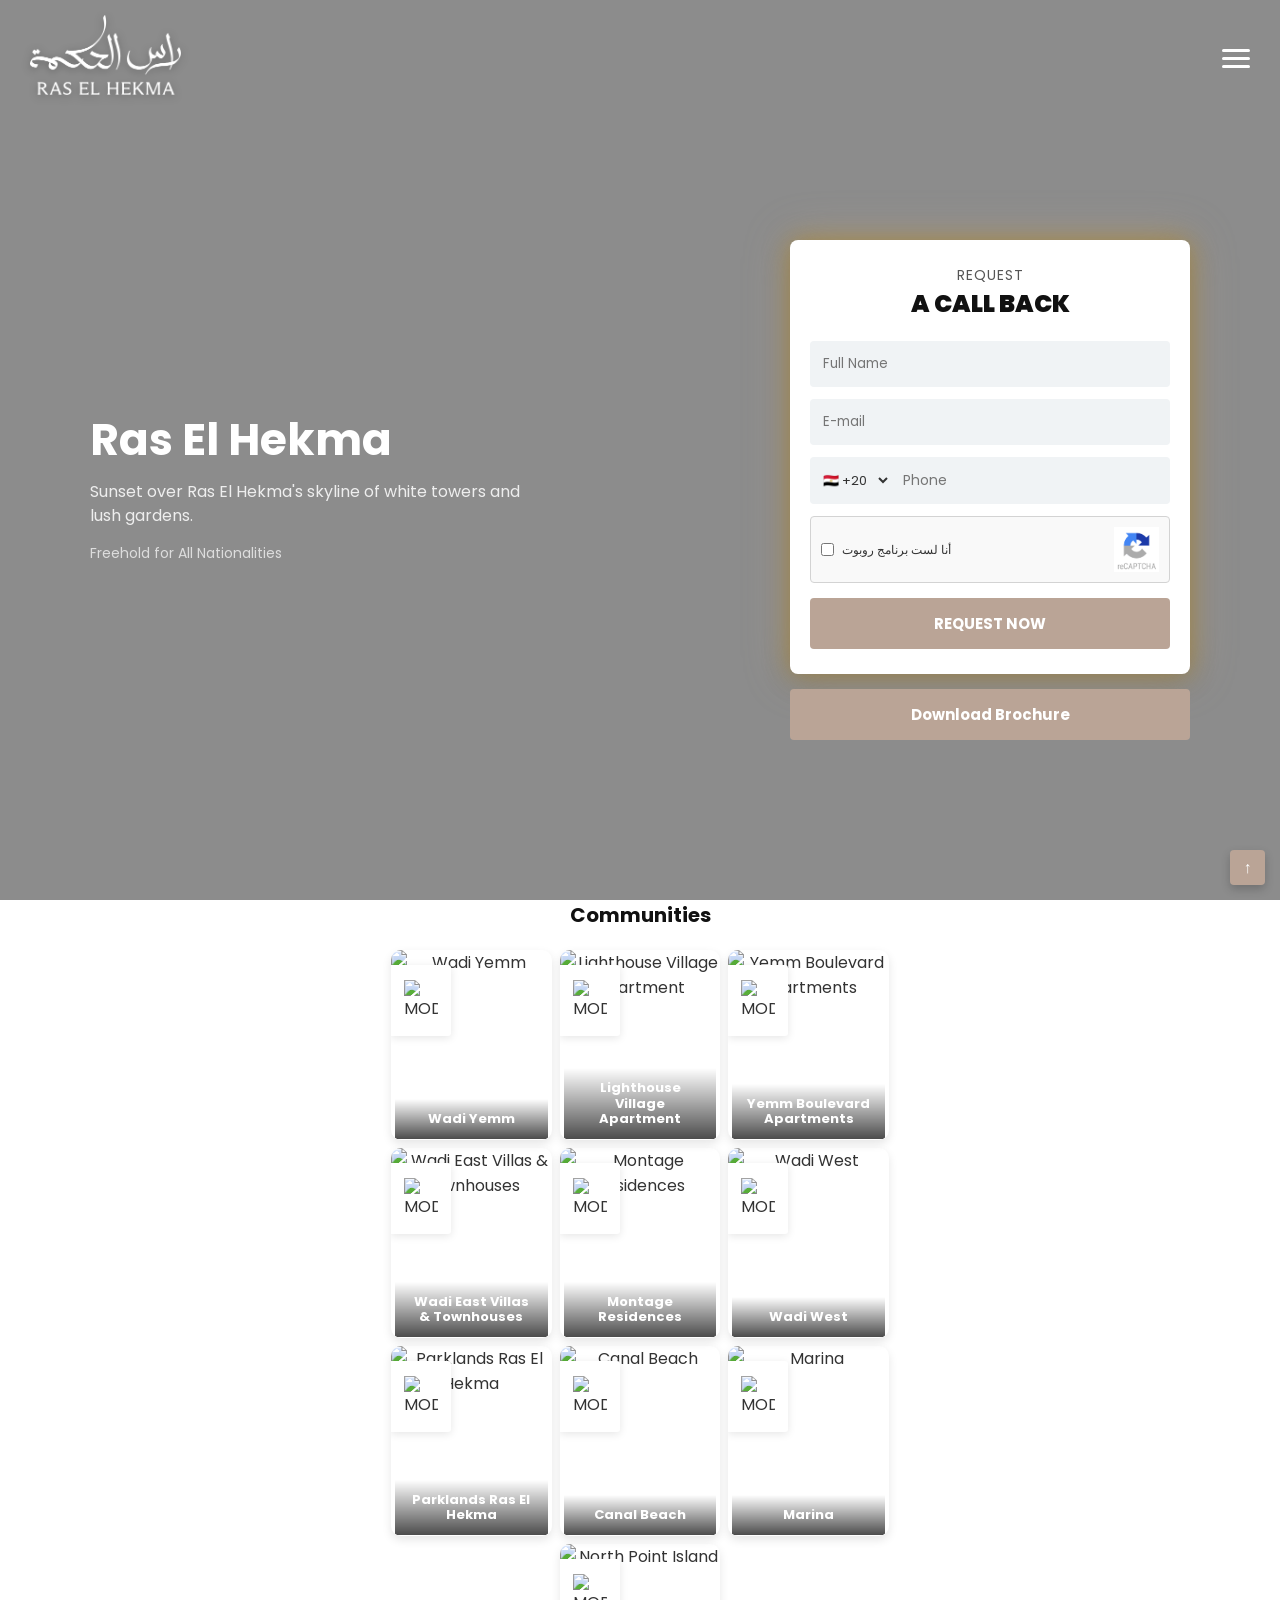
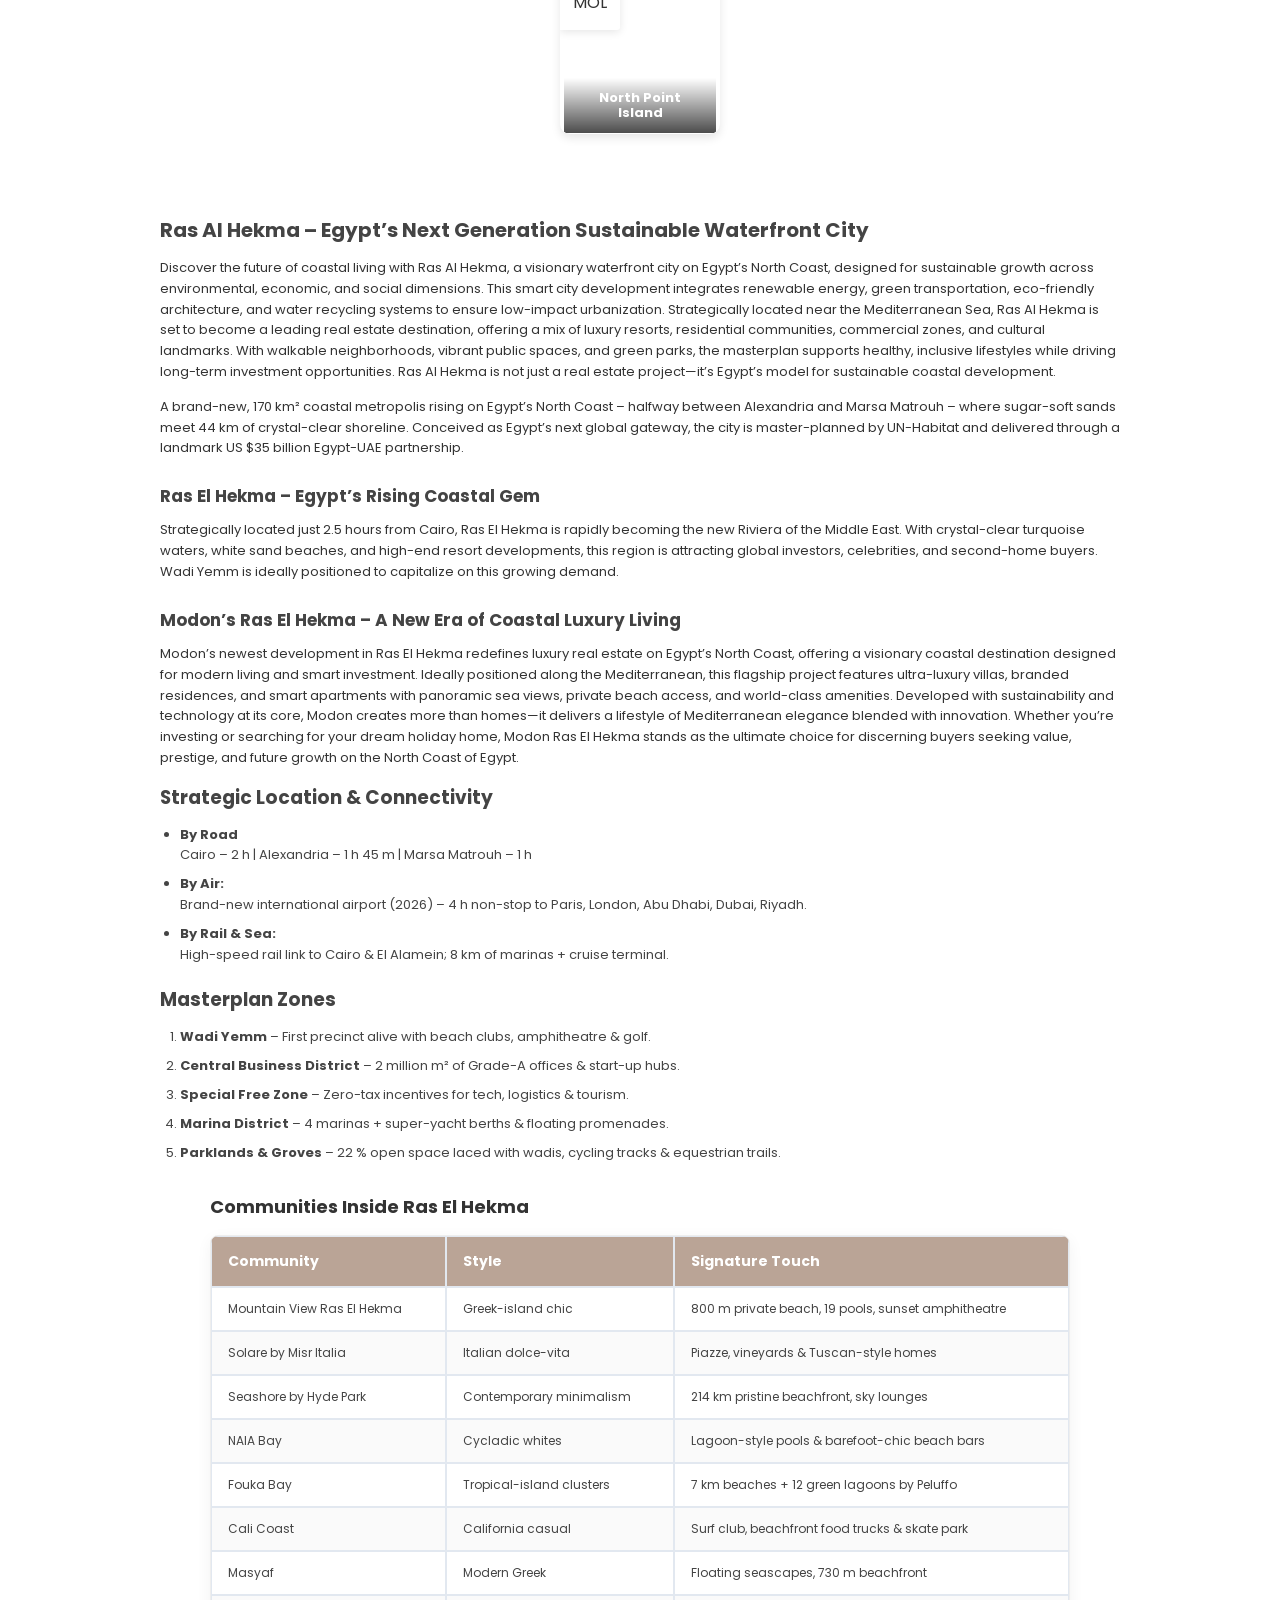
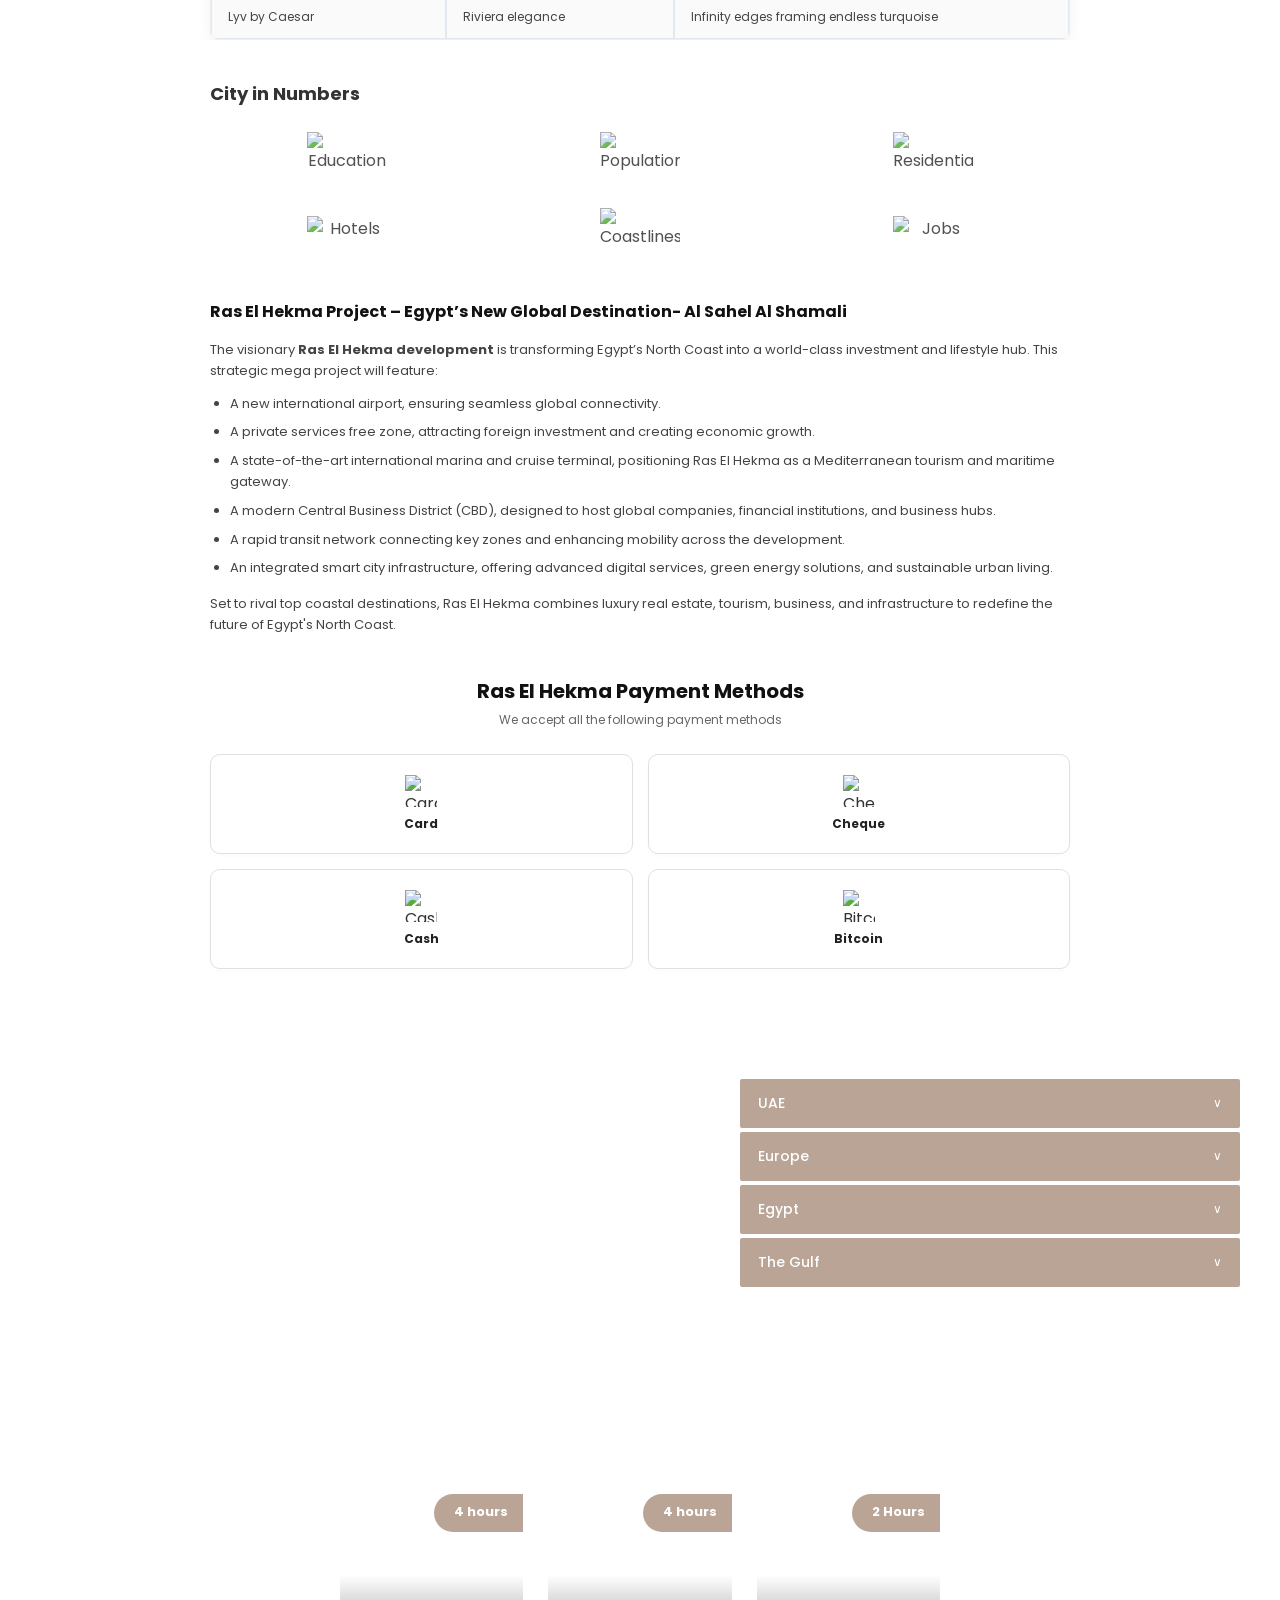
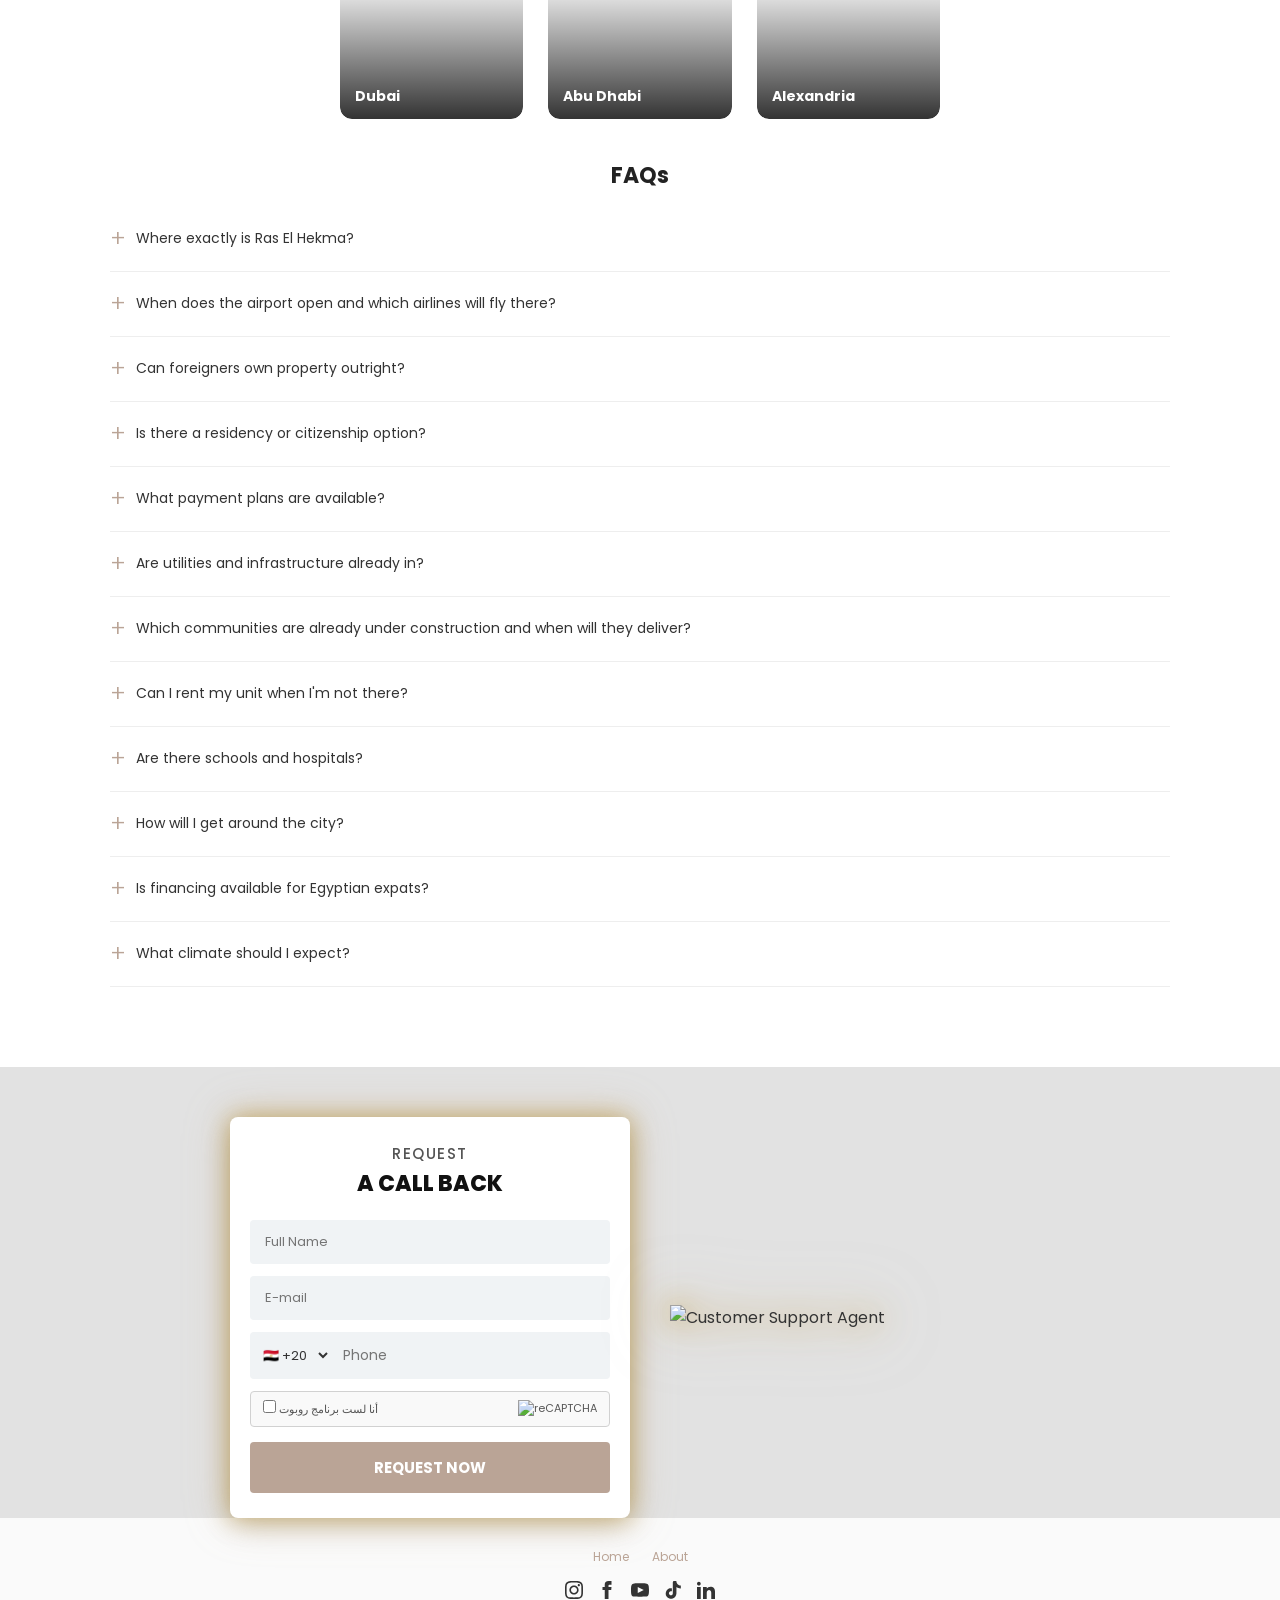
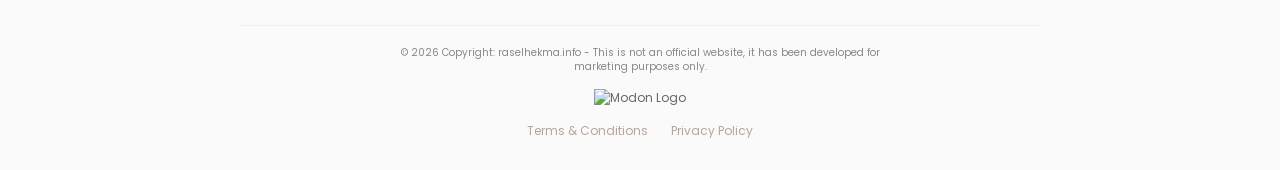
==== commit a17b6d96: "Update image source paths in index.html" ====
--- a/index.html
+++ b/index.html
@@ -14,7 +14,7 @@
 
     <header class="navbar">
         <div class="logo">
-            <img src="/My-Projects /Ras-El-Hekma-Project/Logo.jpg" alt="Ras El Hekma Logo"> 
+            <img src="Logo.jpg" alt="Ras El Hekma Logo"> 
         </div>
 
         <label for="menu-toggle" class="hamburger-menu">
@@ -46,9 +46,9 @@
                 </details>
             </li>
             
-            <li><a href="Communities.html">GALLERY</a></li>
-            <li><a href="Contact.html">FAQ</a></li>
-            <li><a href="Contact.html">CONTACT</a></li>
+            <li><a href="communities.html">GALLERY</a></li>
+            <li><a href="contact.html">FAQ</a></li>
+            <li><a href="contact.html">CONTACT</a></li>
             
         </ul>
         
@@ -112,7 +112,7 @@
                                 <label for="captchaCheck">أنا لست برنامج روبوت</label>
                             </div>
                             <div class="recaptcha-branding">
-                                <img src="/My-Projects /Ras-El-Hekma-Project/re.png" alt="reCAPTCHA">
+                                <img src="re.png" alt="reCAPTCHA">
                                 
                             </div>
                         </div>
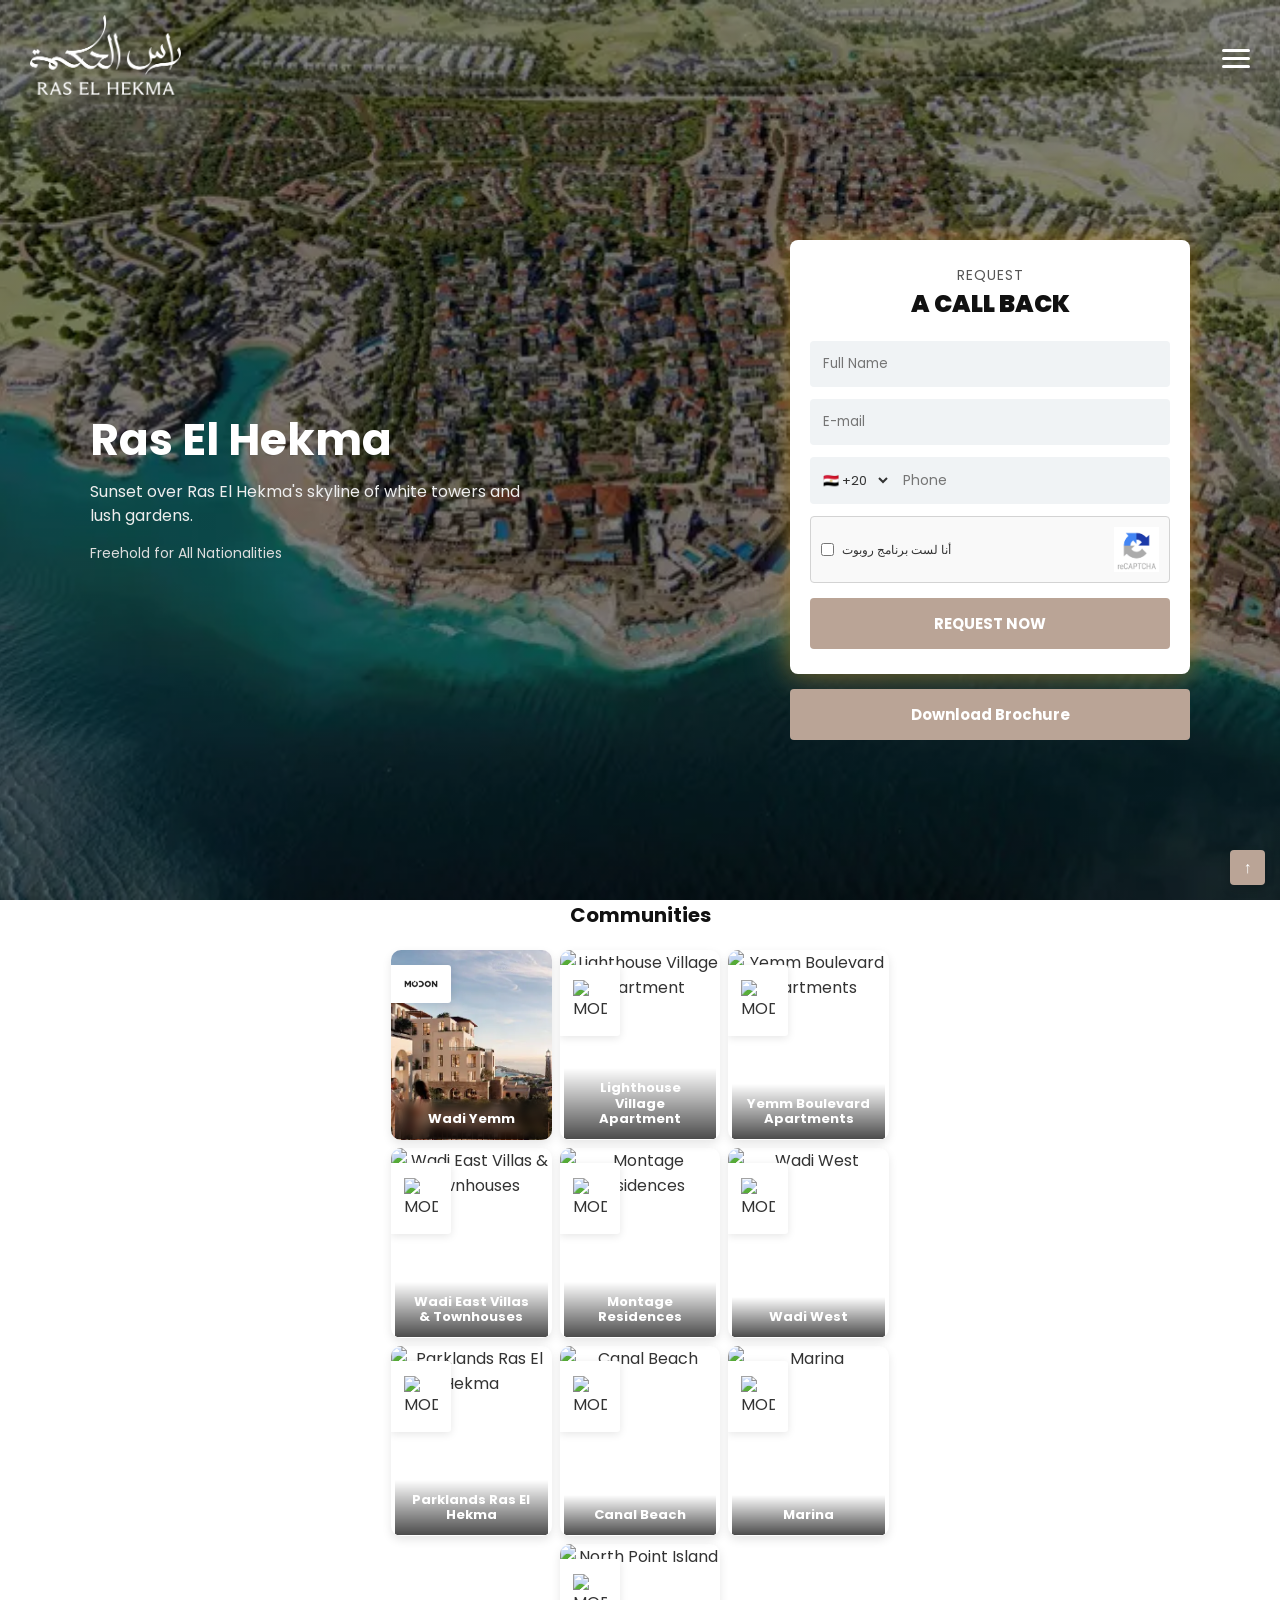
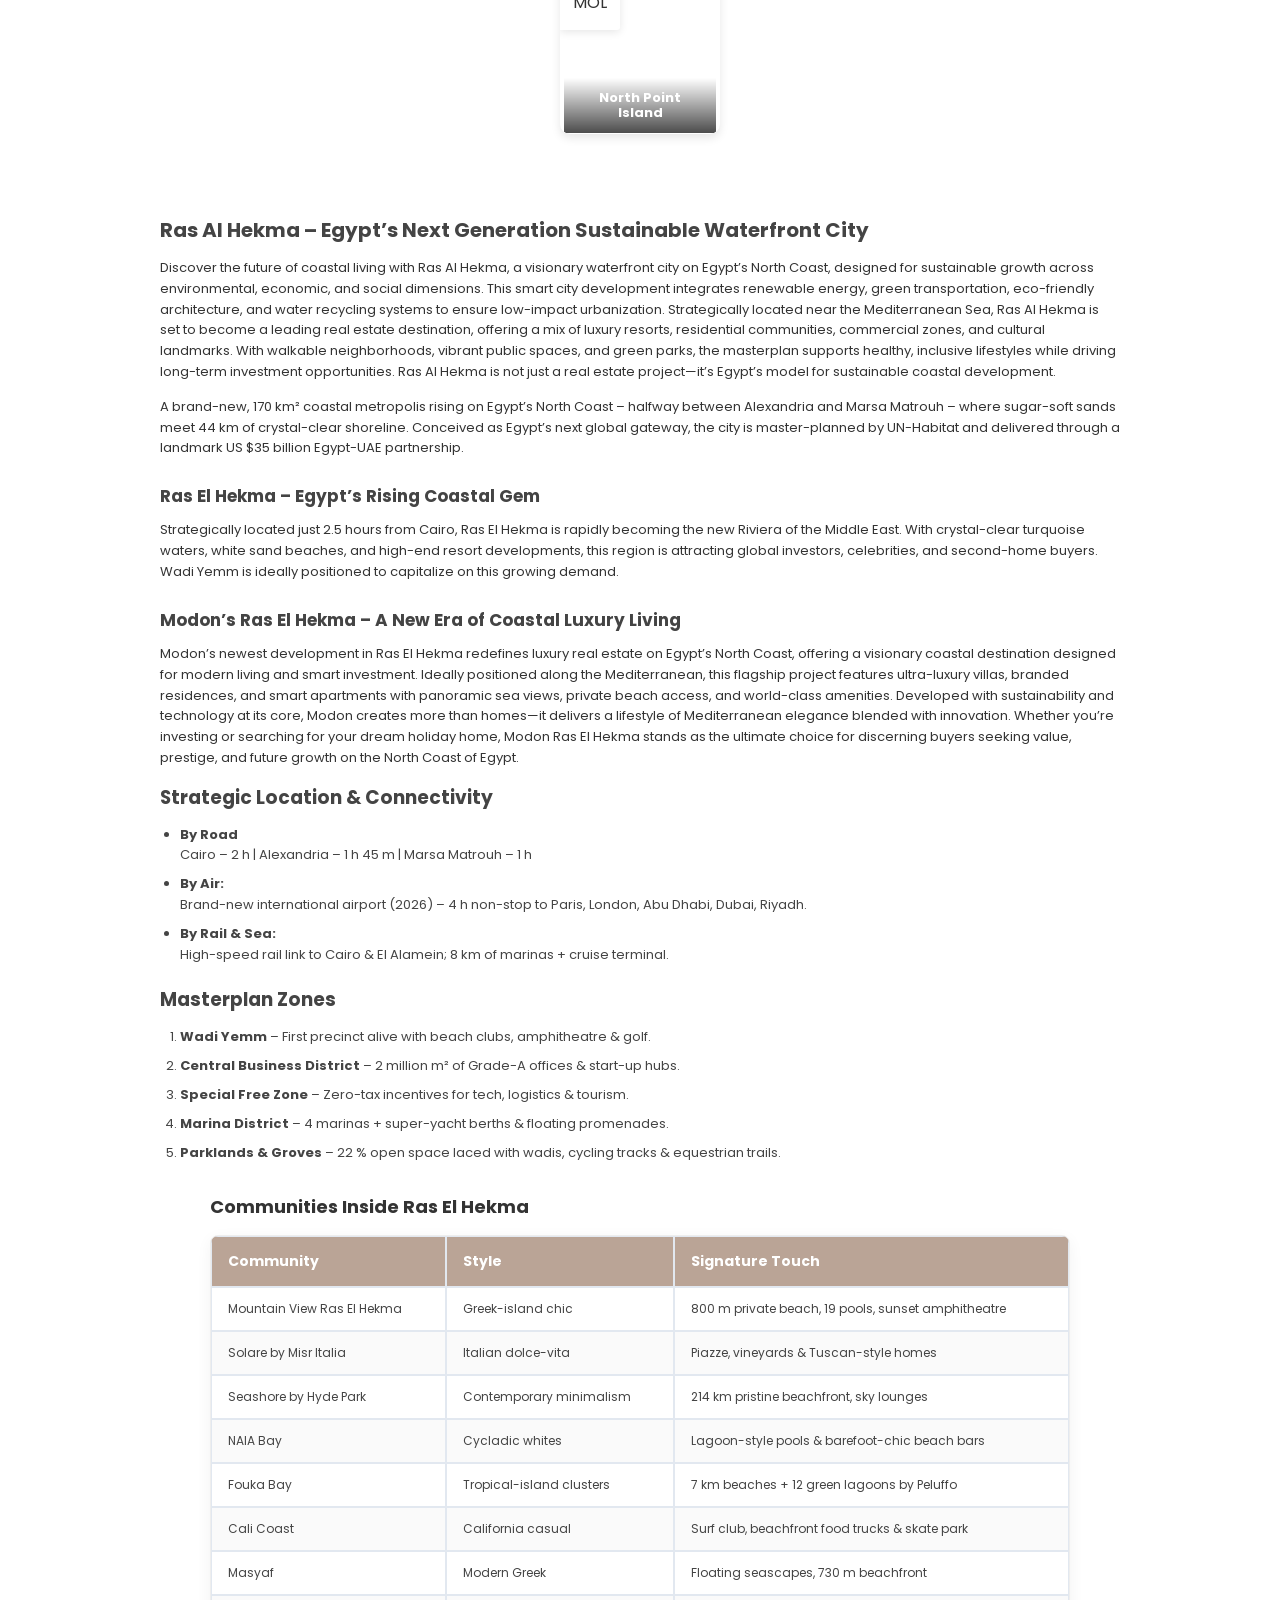
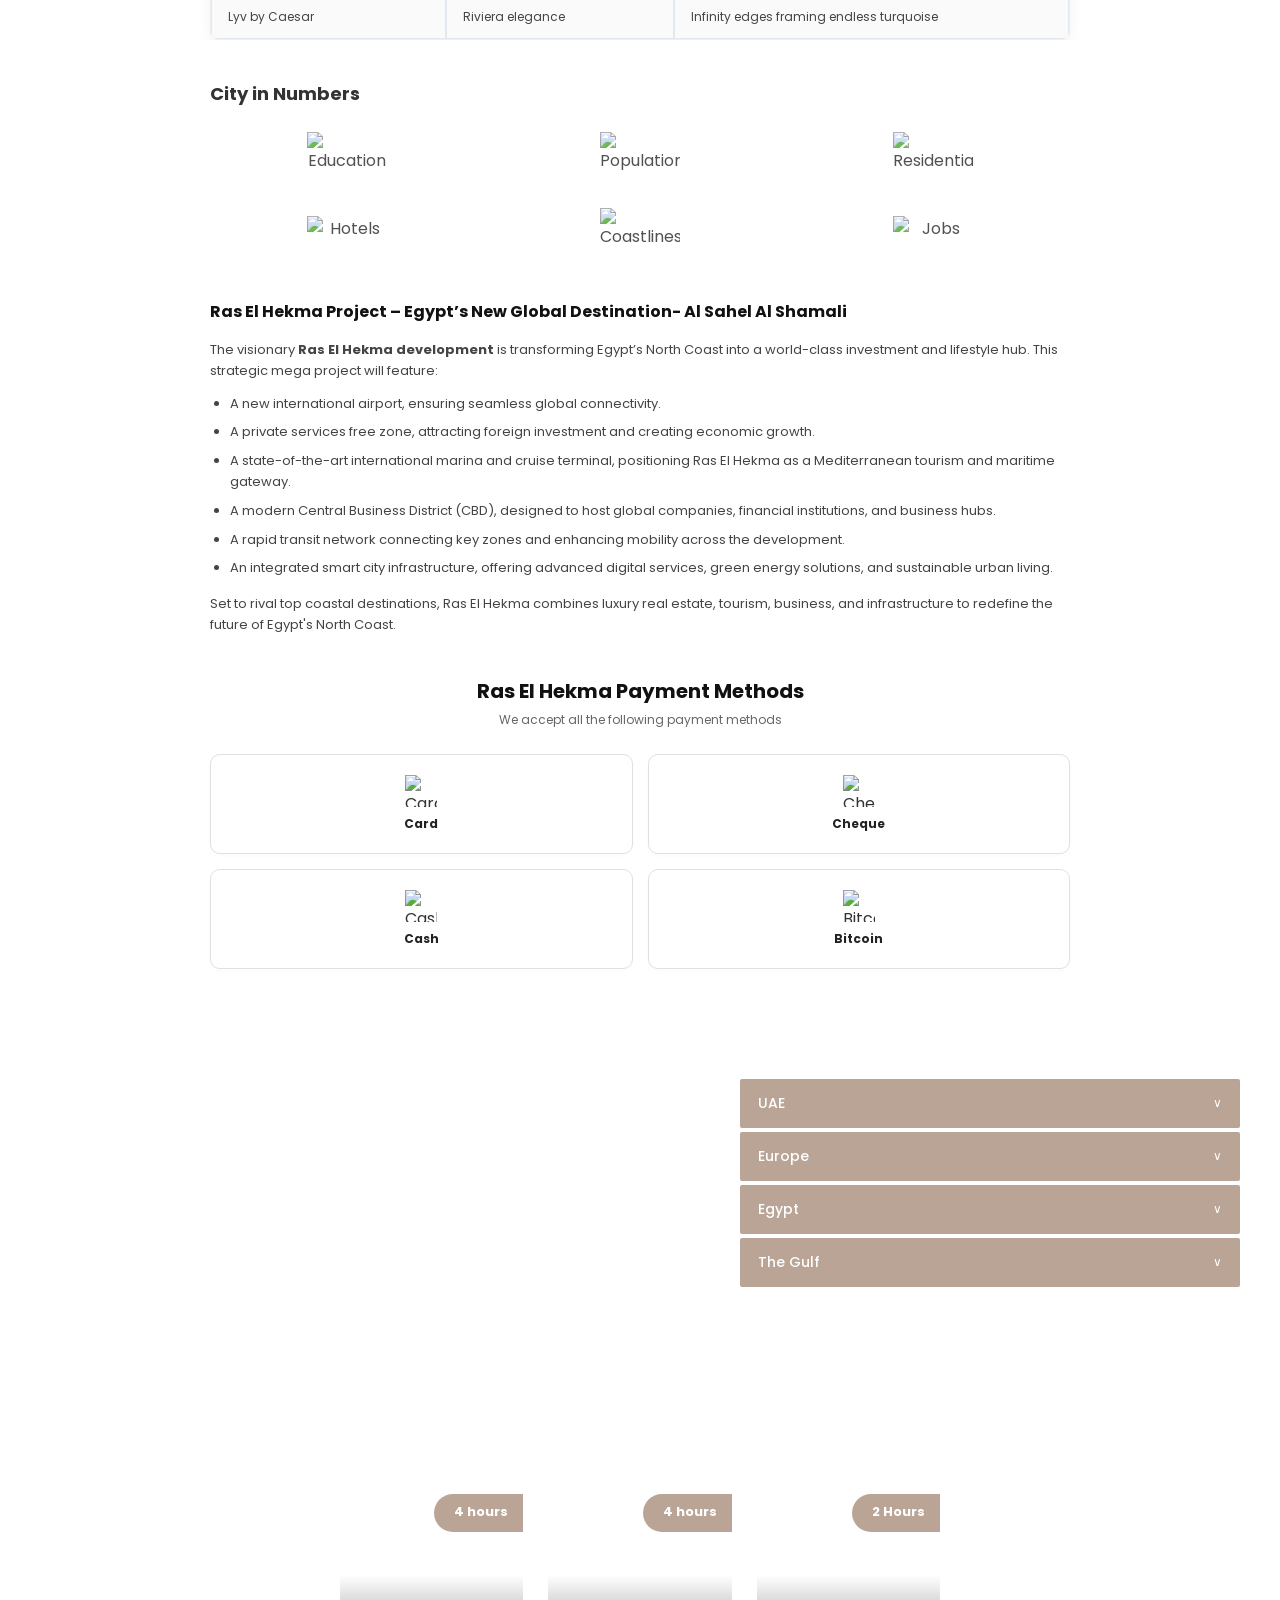
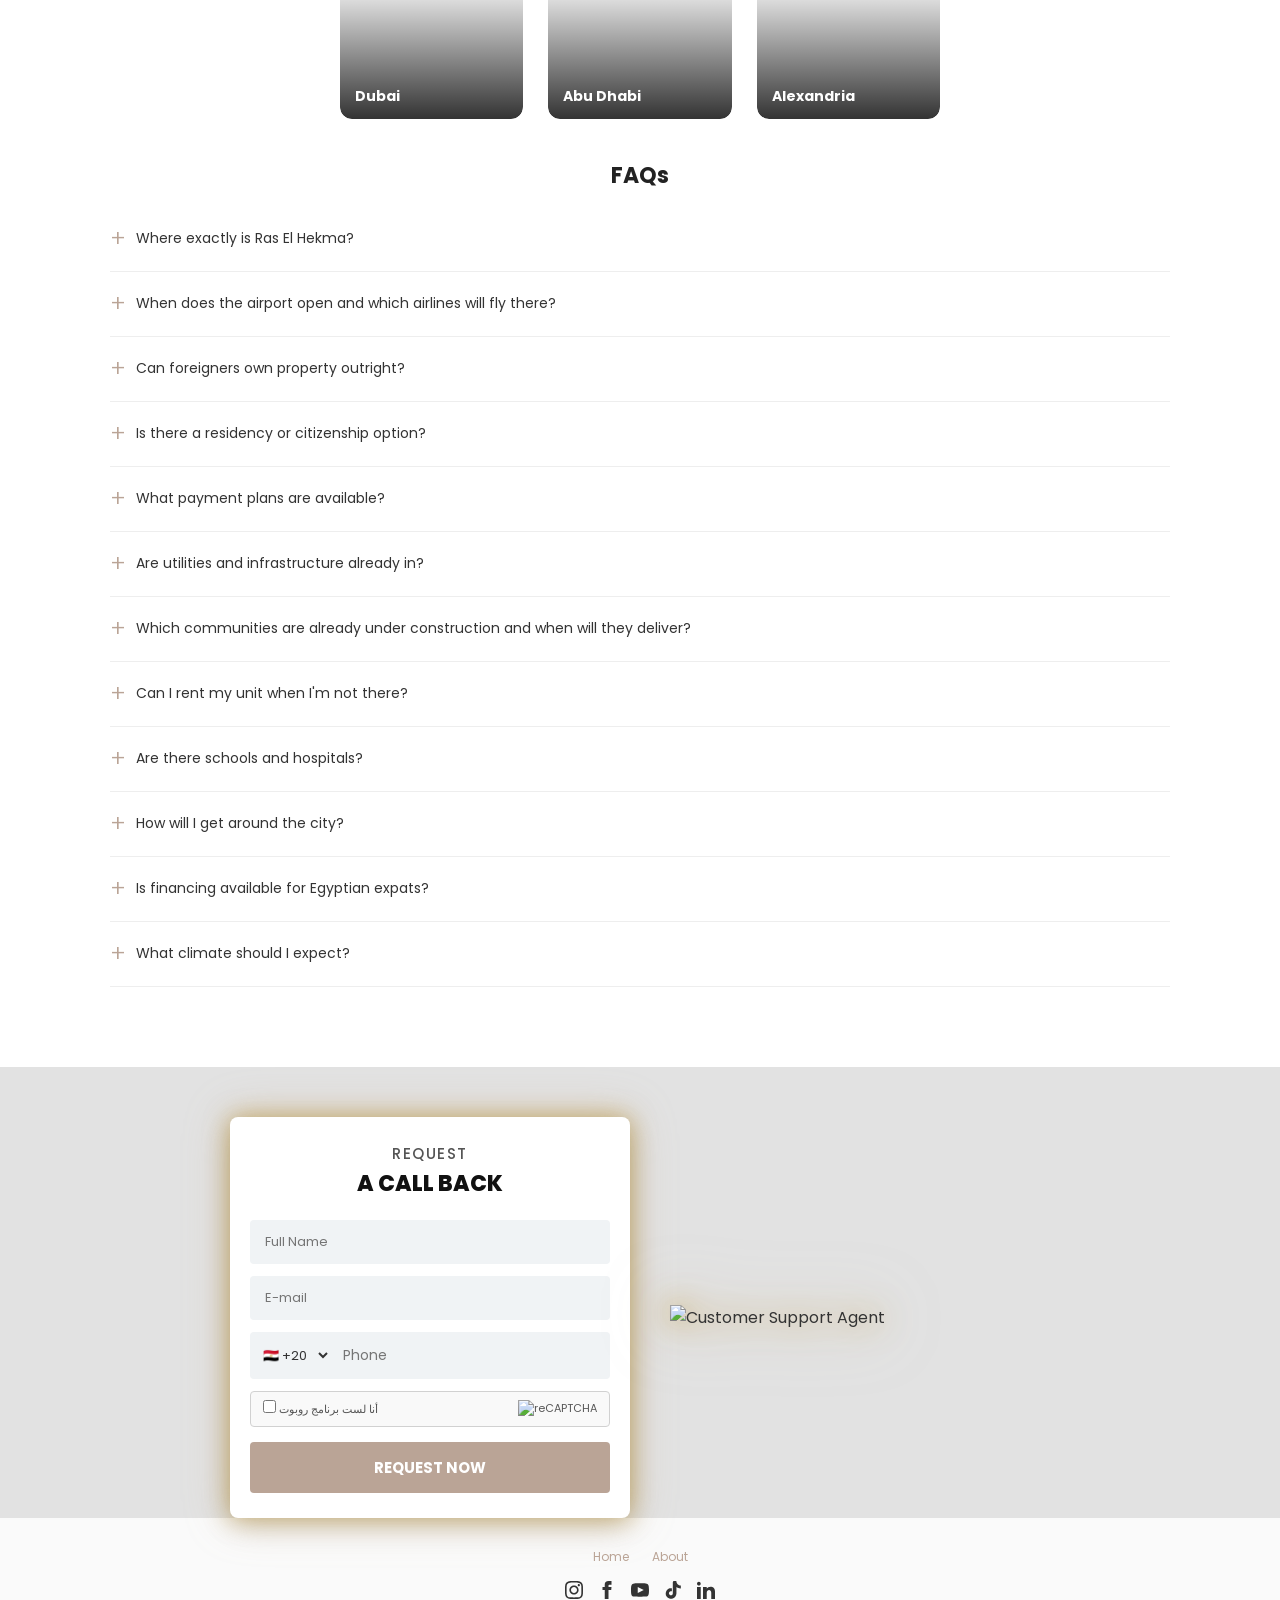
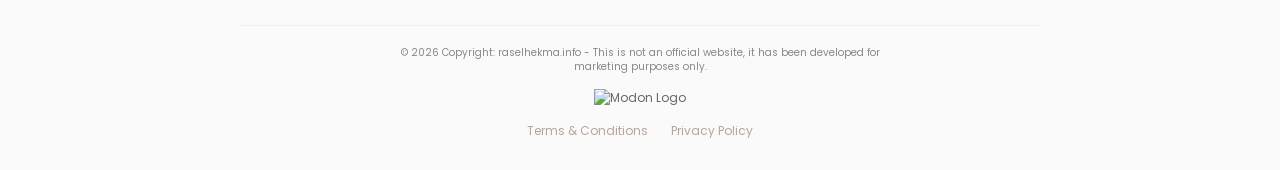
==== commit f1ed5c28: "Update image paths in index.html" ====
--- a/index.html
+++ b/index.html
@@ -133,9 +133,9 @@
         <div class="communities-grid">
             <!-- كارت 1 -->
             <div class="community-card">
-                <img src="/My-Projects /Ras-El-Hekma-Project/WadiY.jpg" alt="Wadi Yemm">
+                <img src="WadiY.jpg" alt="Wadi Yemm">
                 <div class="card-logo">
-                    <img src="/My-Projects /Ras-El-Hekma-Project/MC.jpg" alt="MODON">
+                    <img src="MC.jpg" alt="MODON">
                 </div>
                 <div class="card-overlay">
                     <h3>Wadi Yemm</h3>
--- a/style.css
+++ b/style.css
@@ -207,7 +207,7 @@
 
 .hero-section {
     min-height: 100vh;
-    background: linear-gradient(rgba(0, 0, 0, 0.45), rgba(0, 0, 0, 0.45)), url('/My-Projects /Ras-El-Hekma-Project/Background.jpg') center/cover no-repeat;
+    background: linear-gradient(rgba(0, 0, 0, 0.45), rgba(0, 0, 0, 0.45)), url('Background.jpg') center/cover no-repeat;
     padding: 120px 30px 40px 30px;
     display: flex;
     align-items: center;
@@ -1218,4 +1218,4 @@
     .cities-cards {
         flex-direction: column;
     }
-}+}
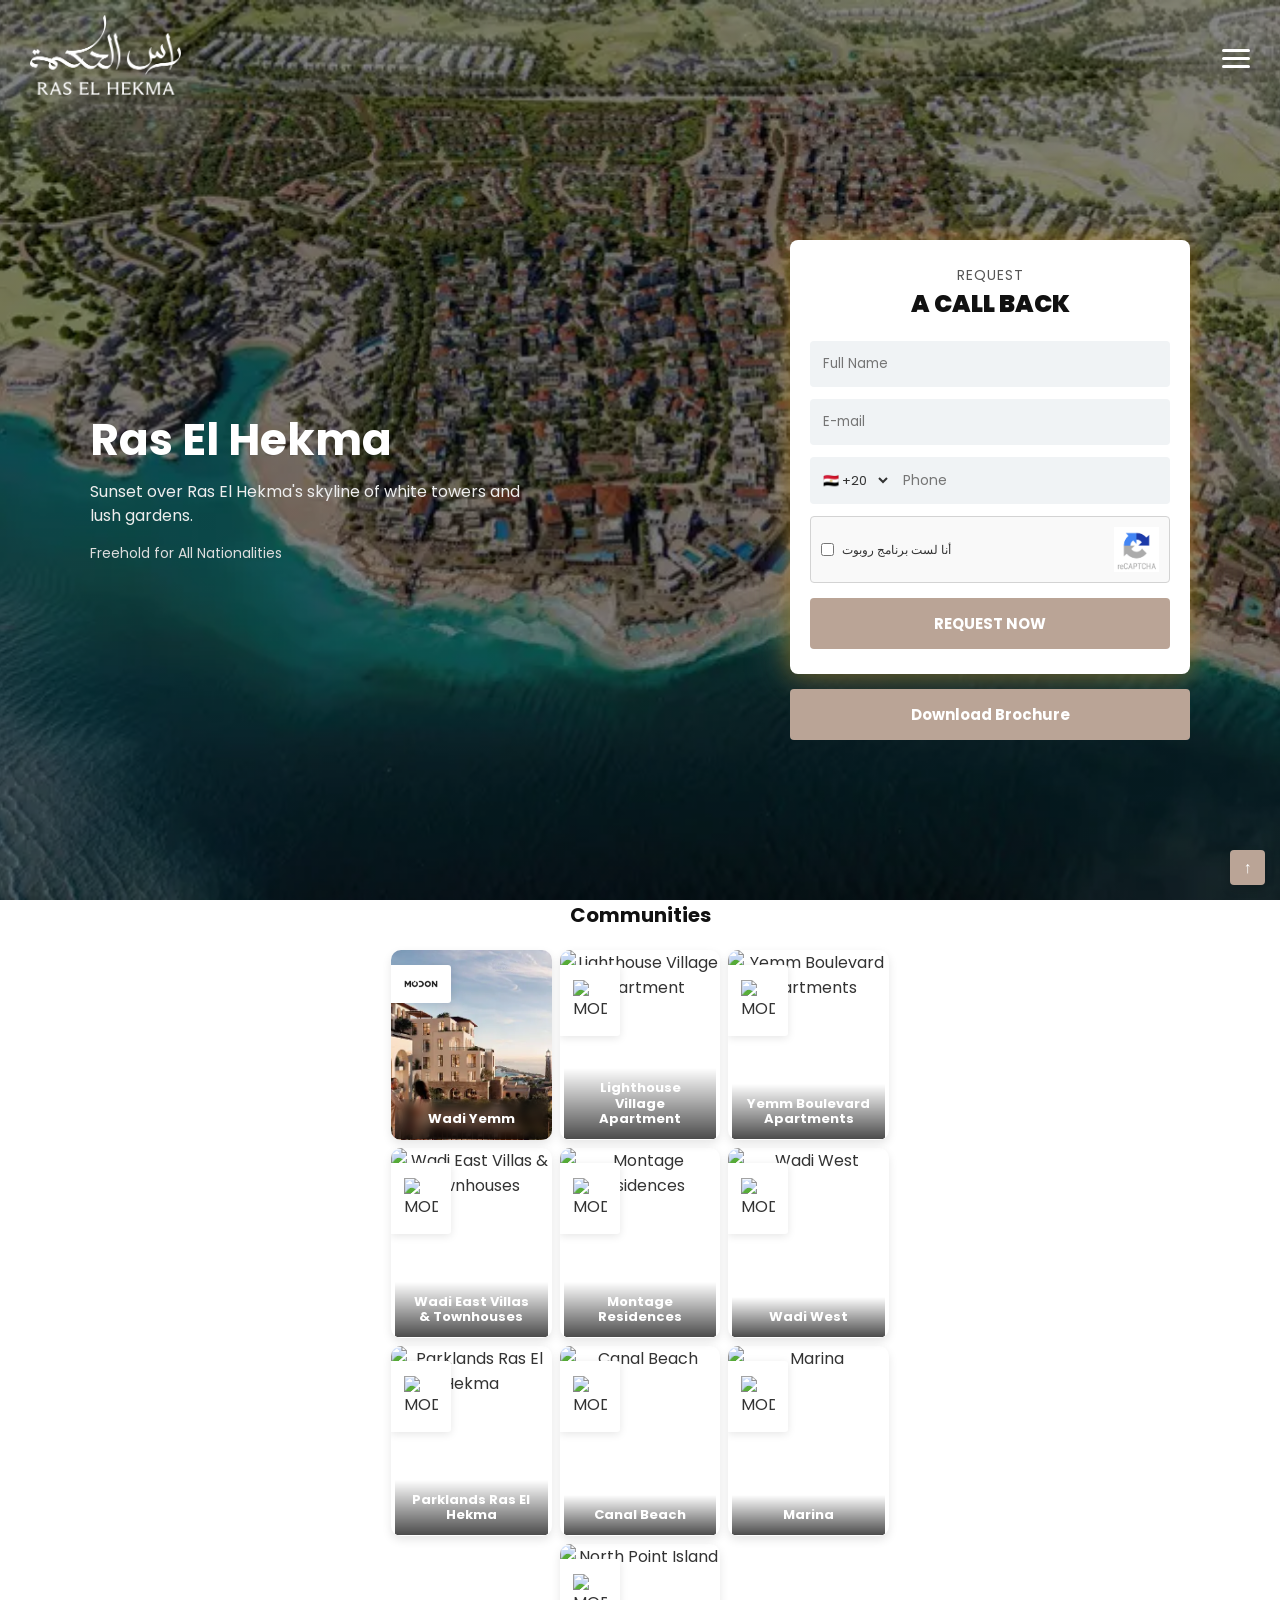
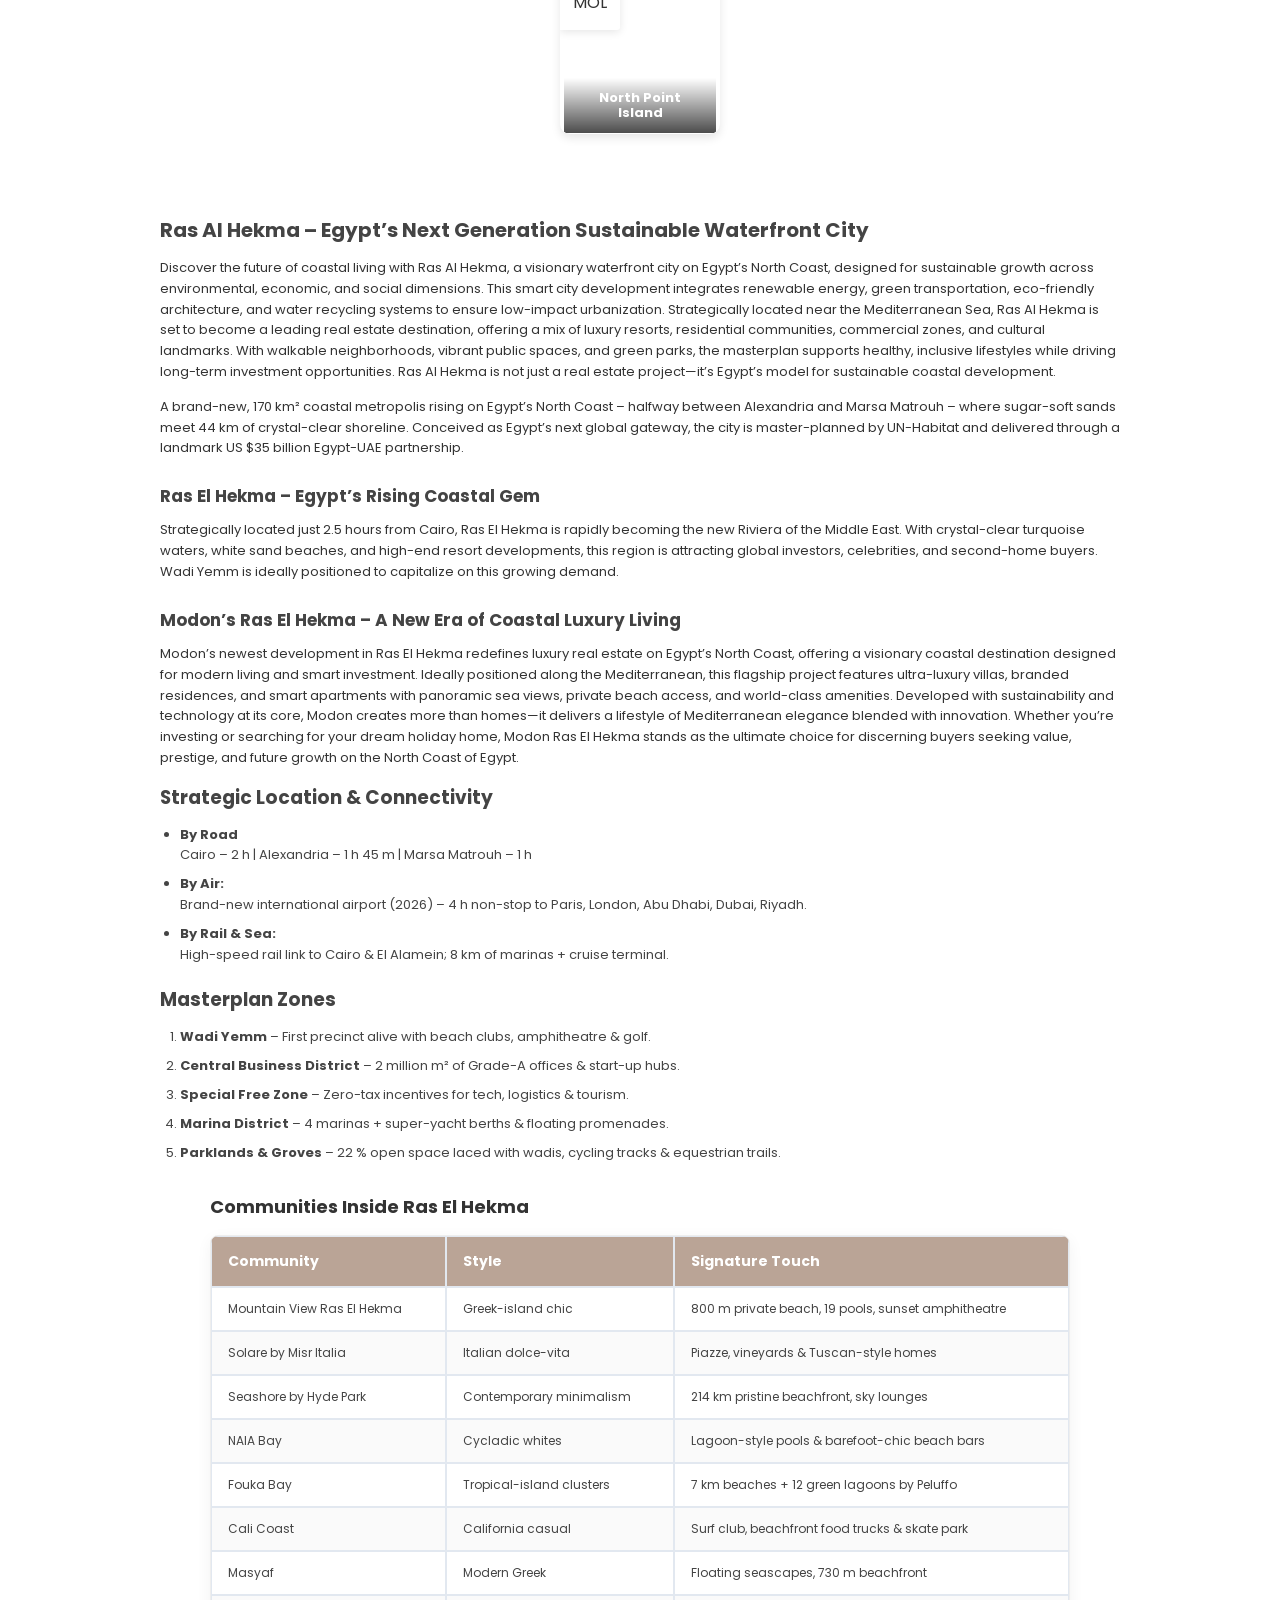
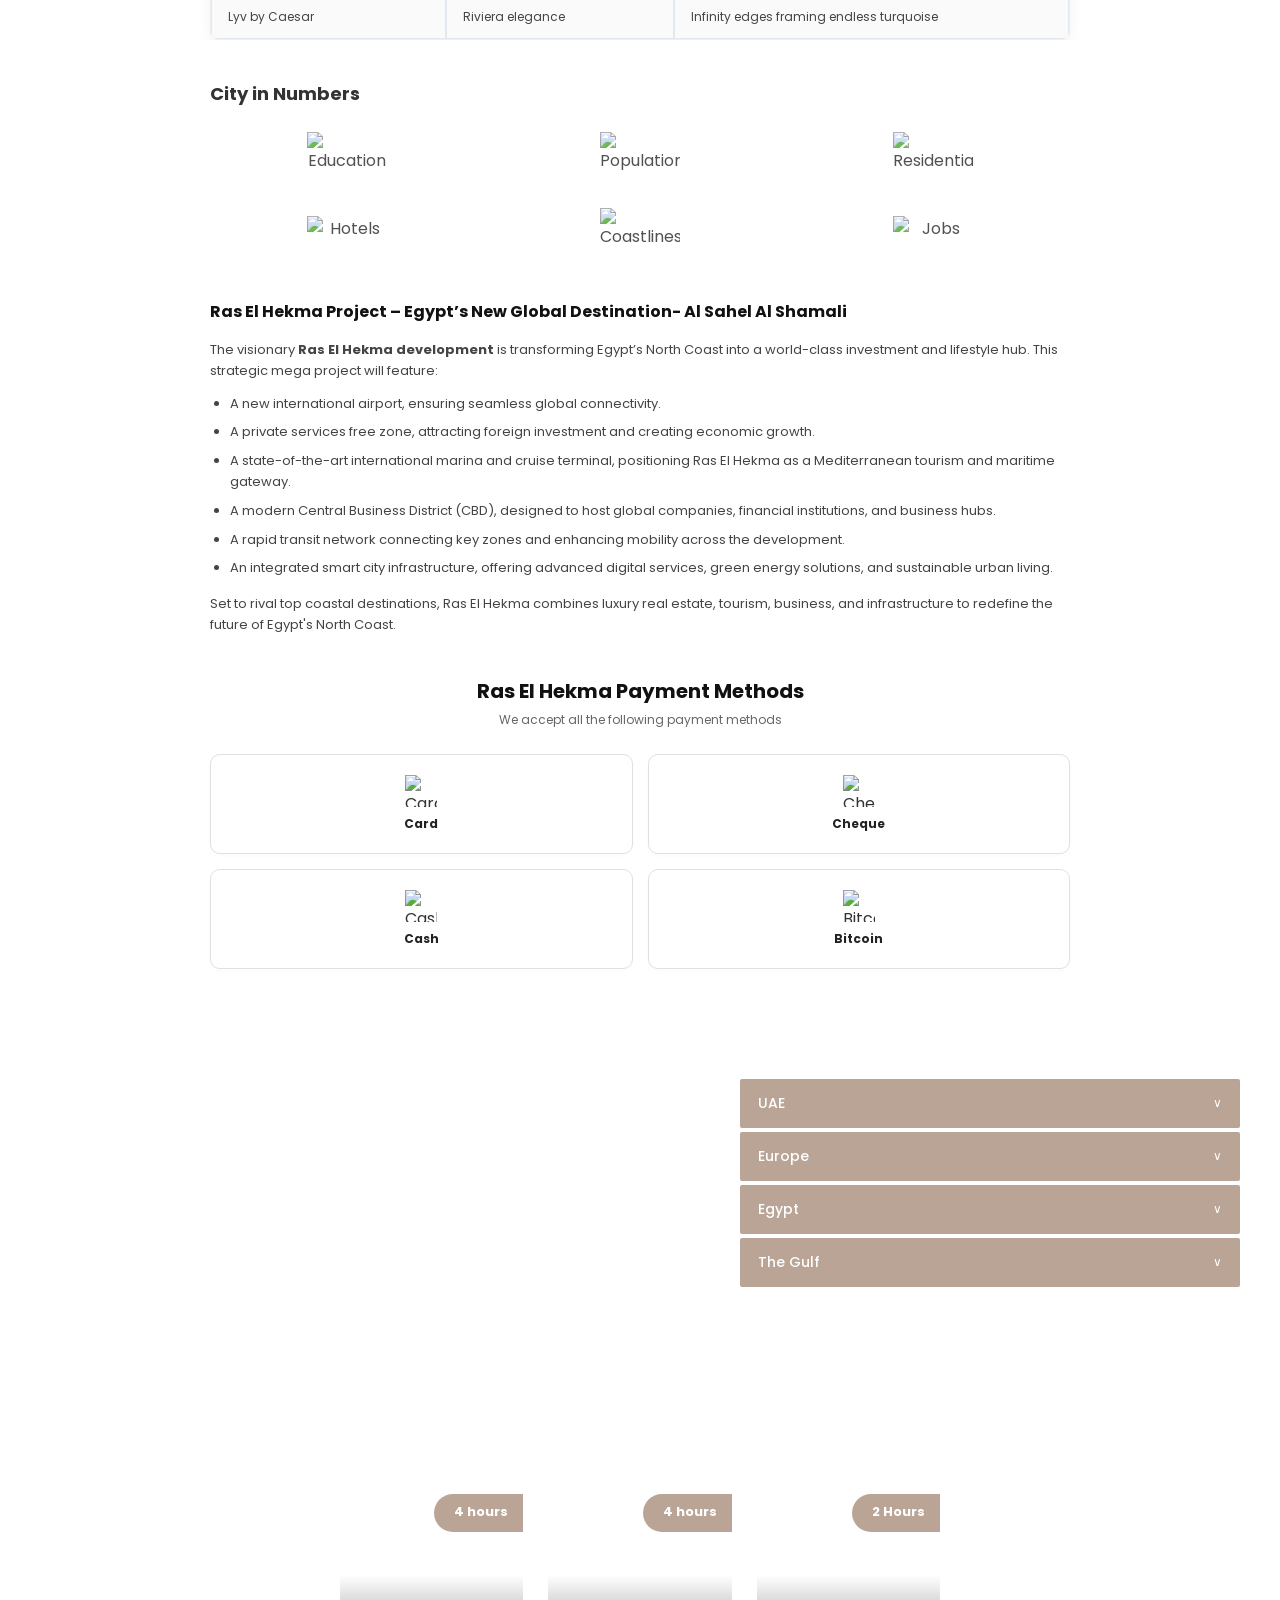
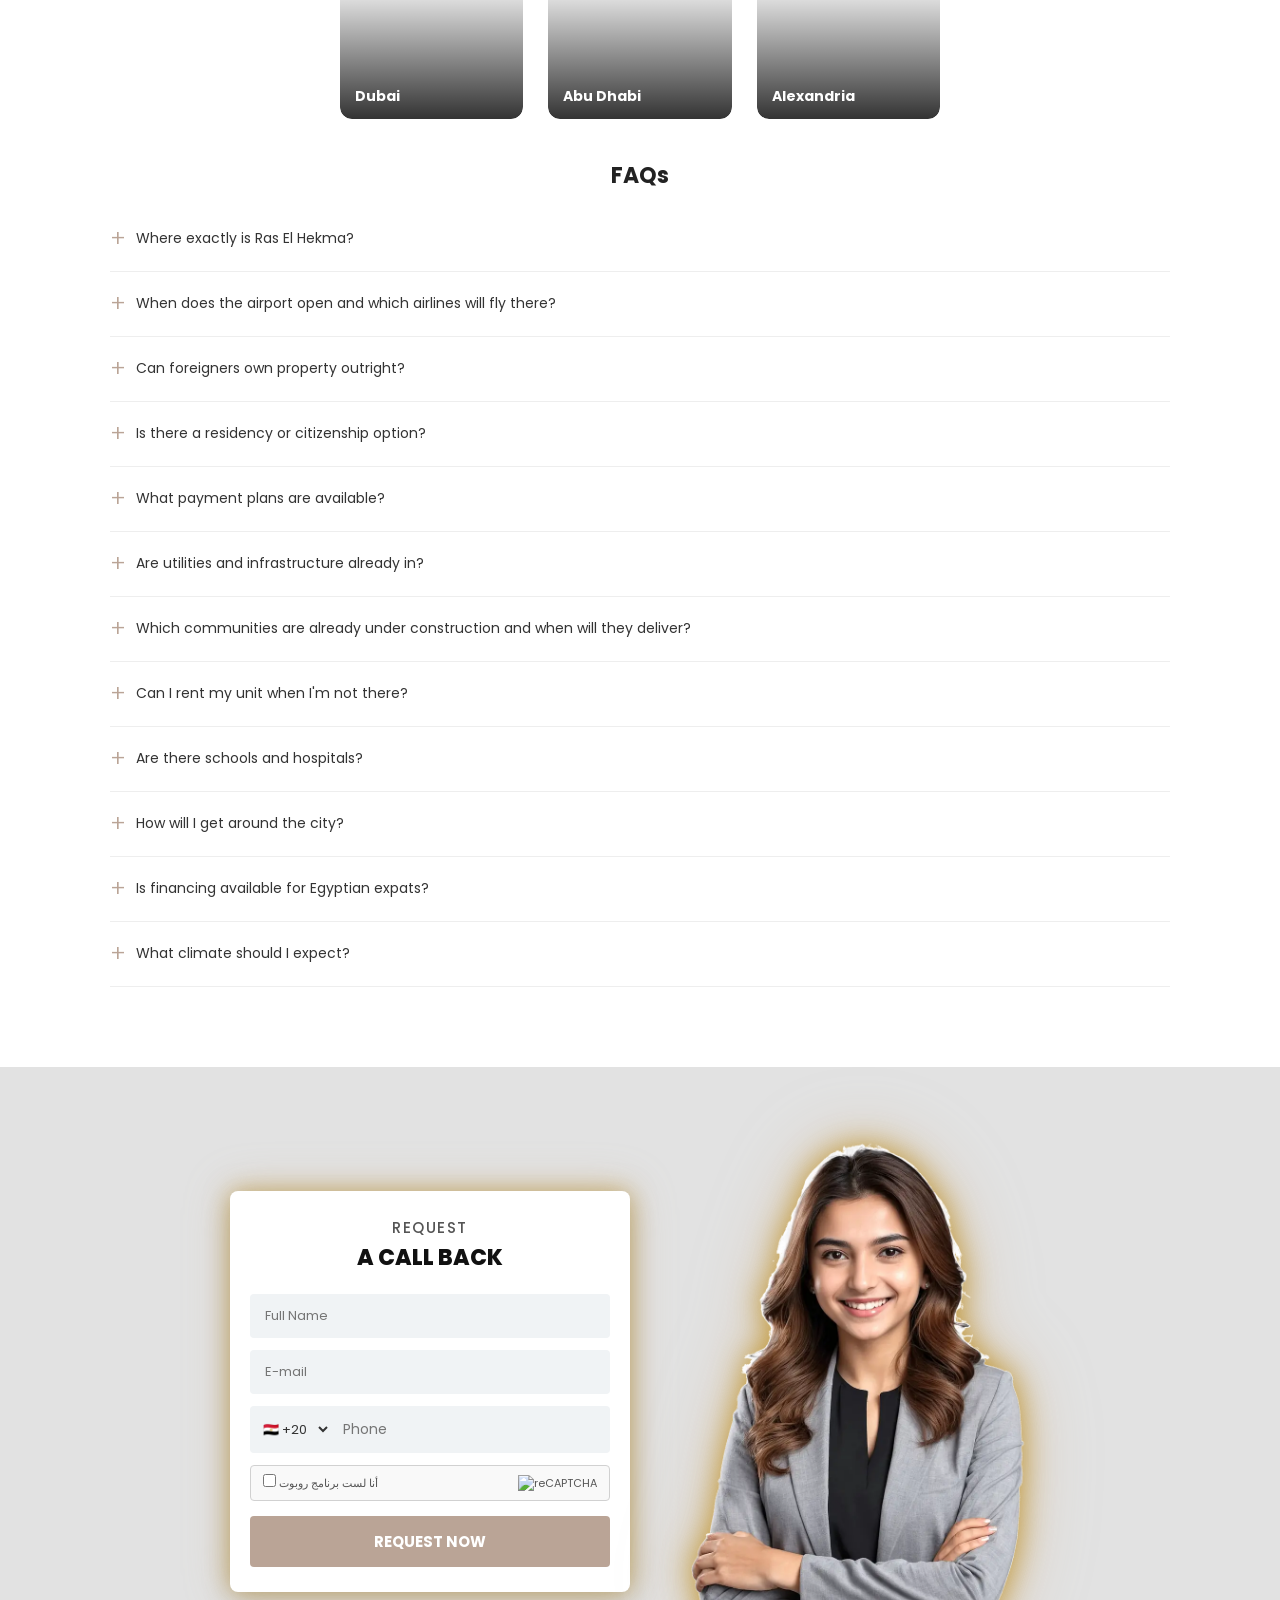
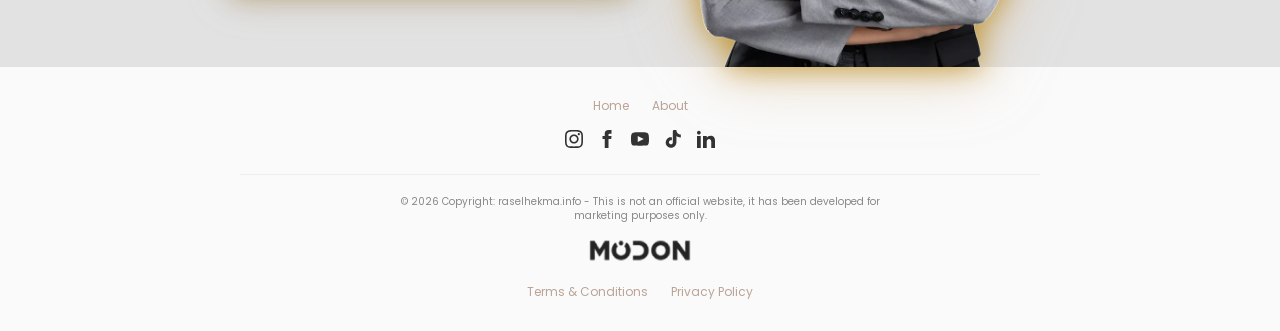
==== commit b26b4a6d: "Update image source paths in index.html" ====
--- a/index.html
+++ b/index.html
@@ -581,7 +581,7 @@
         </div>
 
         <div class="agent-image-wrapper">
-            <img src="/My-Projects /Ras-El-Hekma-Project/Pec.jpg" alt="Customer Support Agent" class="agent-img">
+            <img src="Pec.jpg" alt="Customer Support Agent" class="agent-img">
         </div>
     </div>
 </section>
@@ -626,7 +626,7 @@
     </p>
 
     <div class="footer-logo">
-        <img src="/My-Projects /Ras-El-Hekma-Project/MC.jpg" alt="Modon Logo">
+        <img src="MC.jpg" alt="Modon Logo">
     </div>
 
     <div class="footer-legal-links">
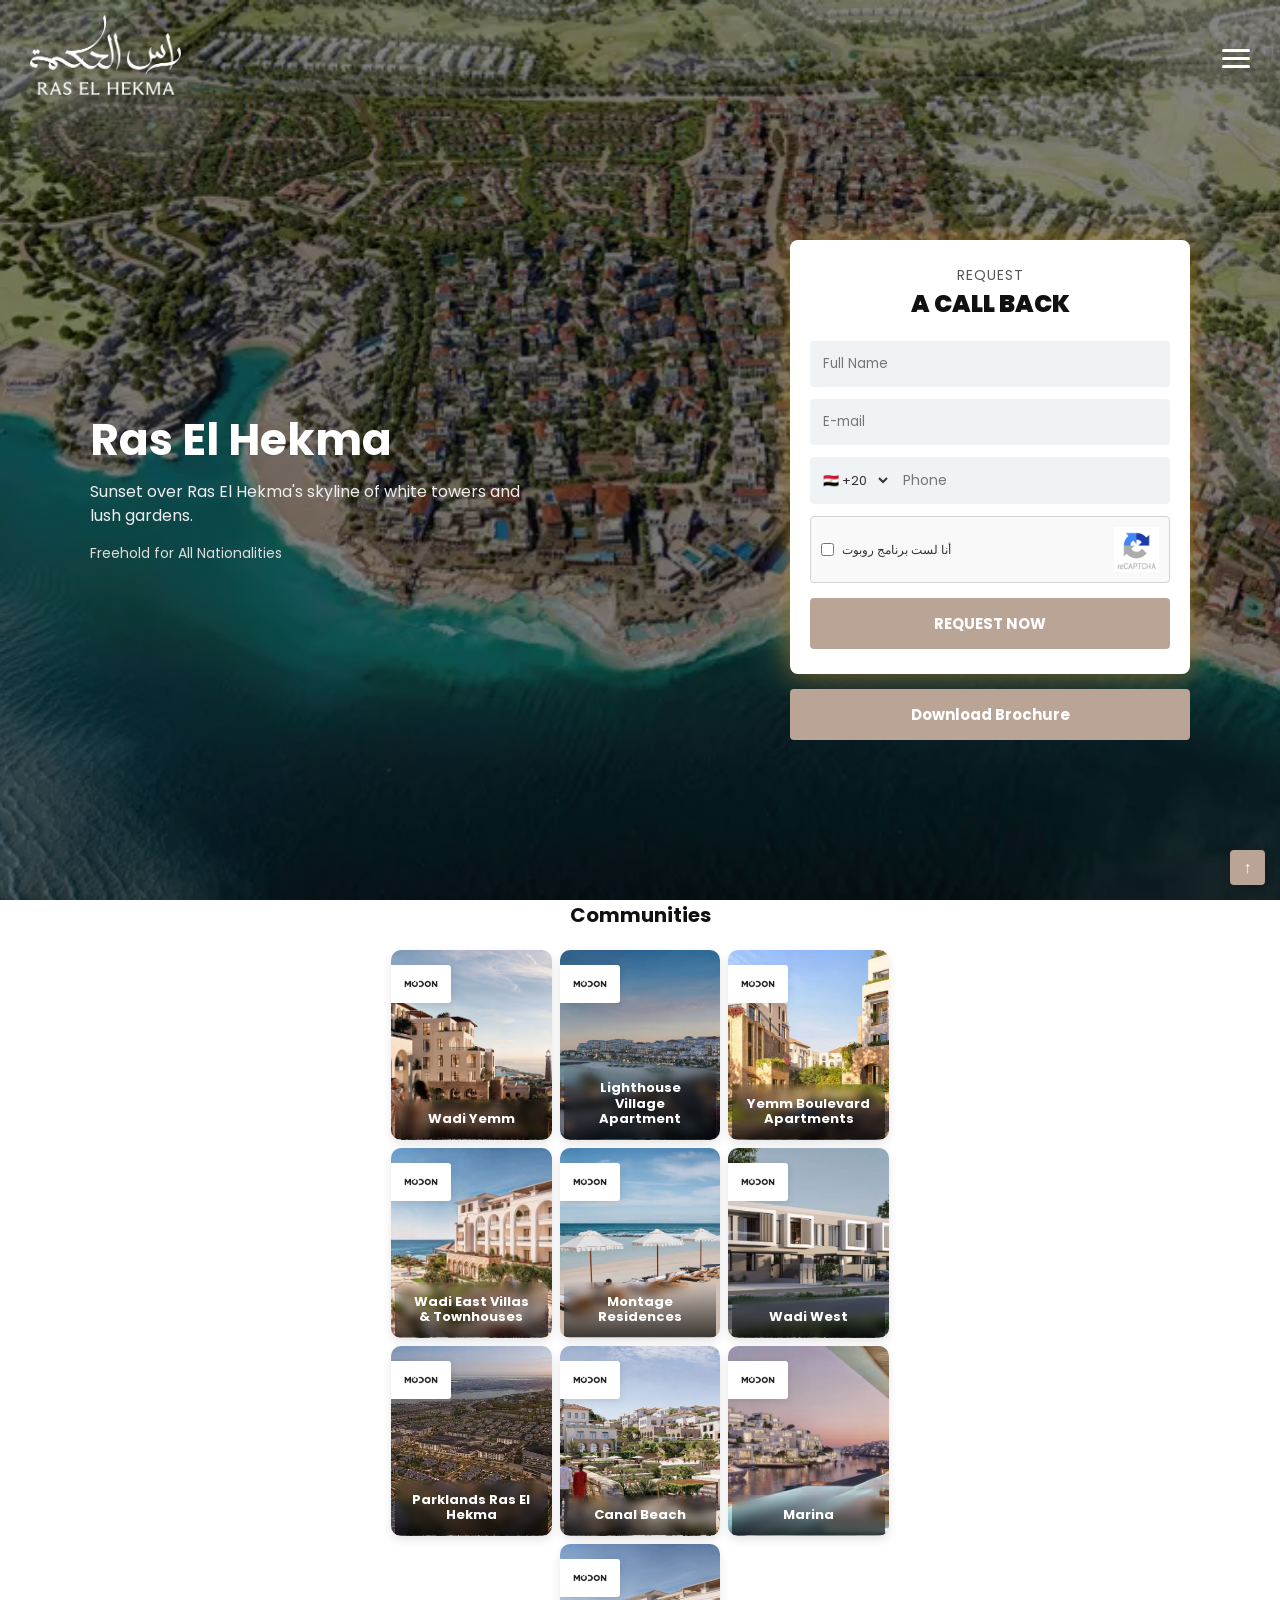
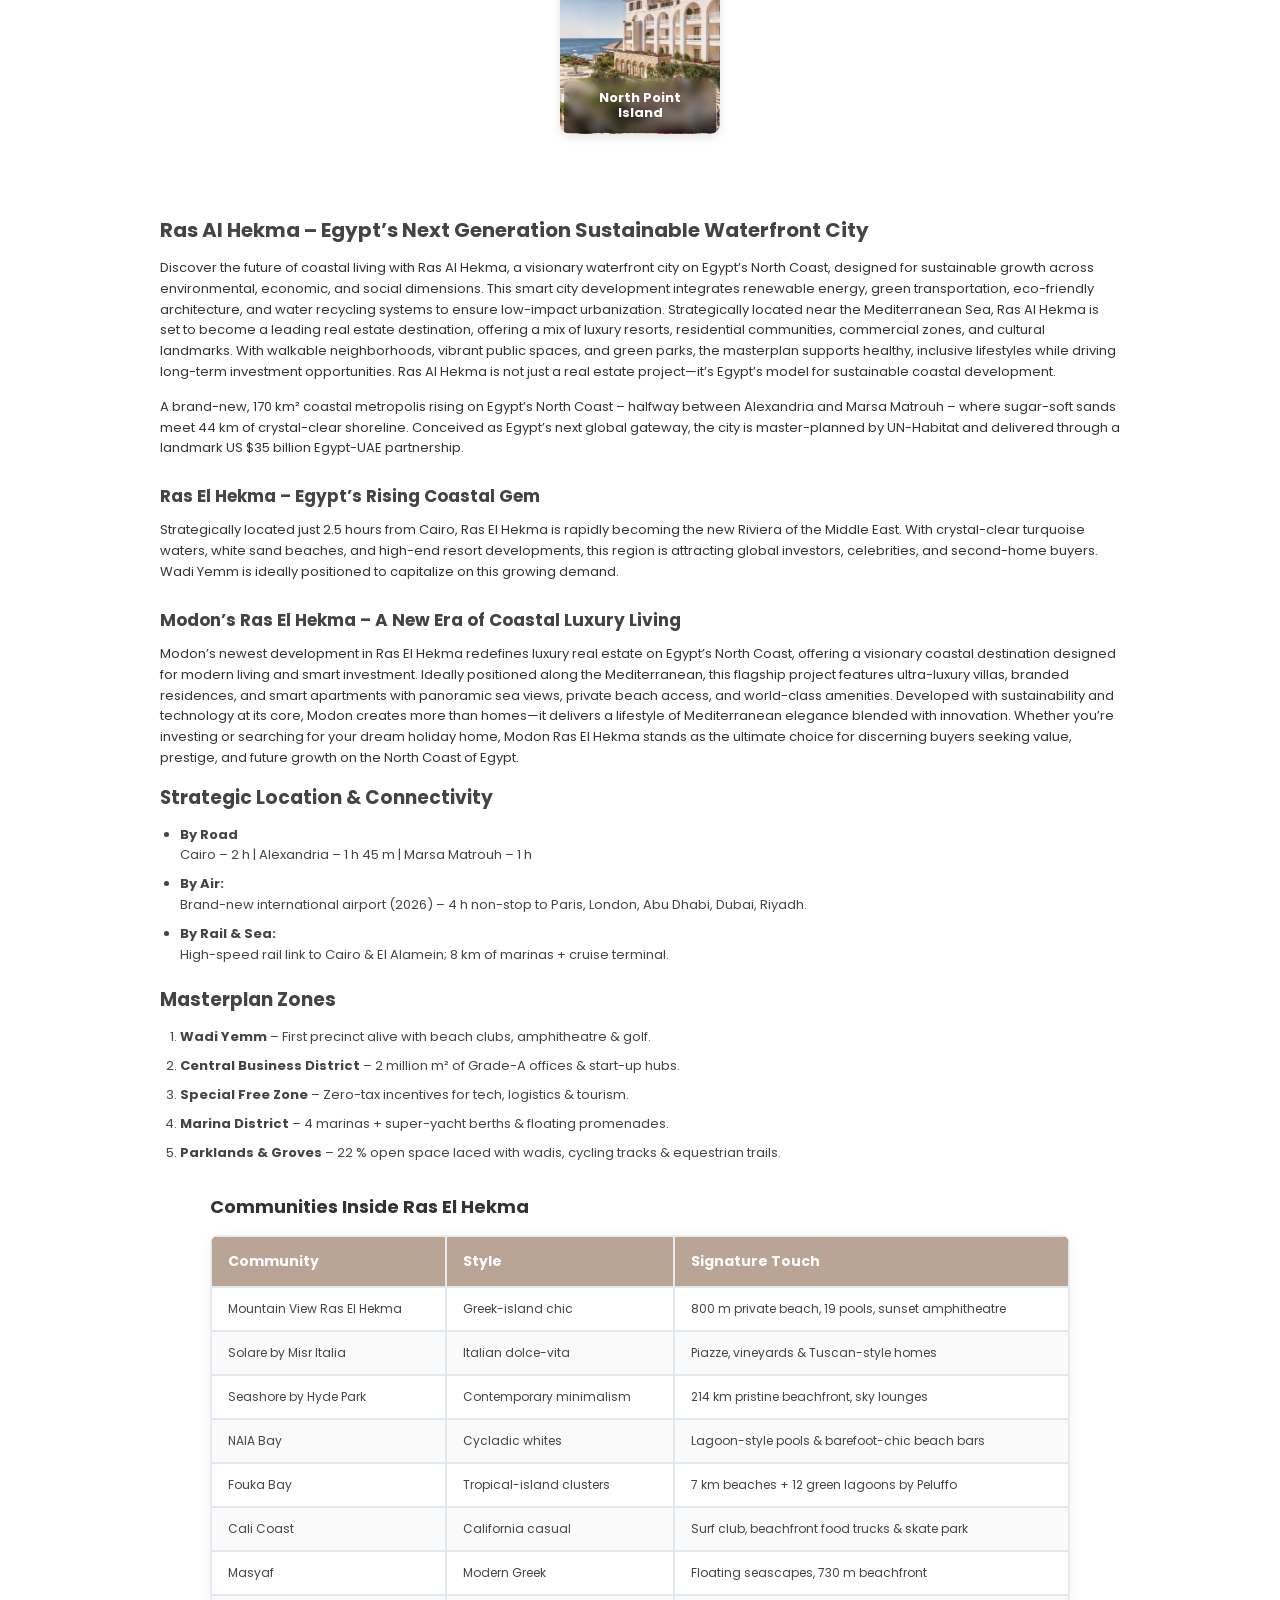
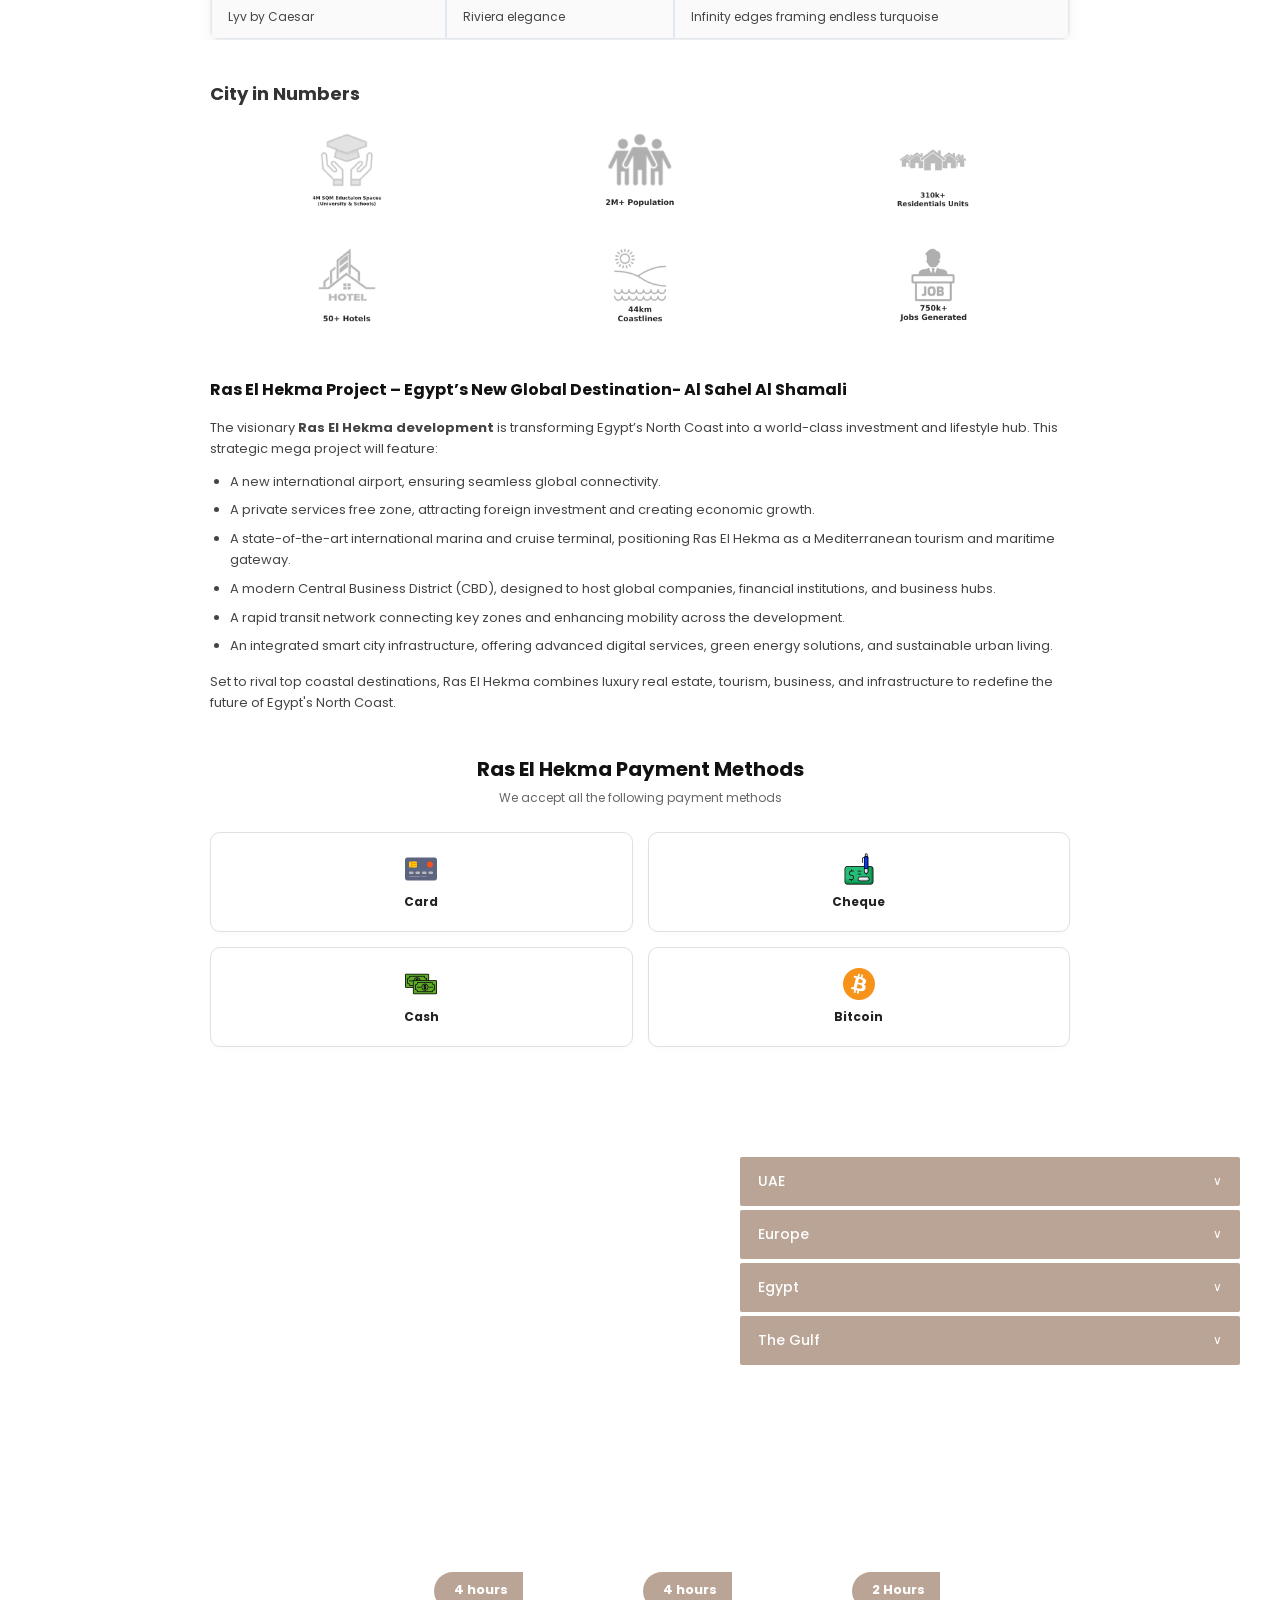
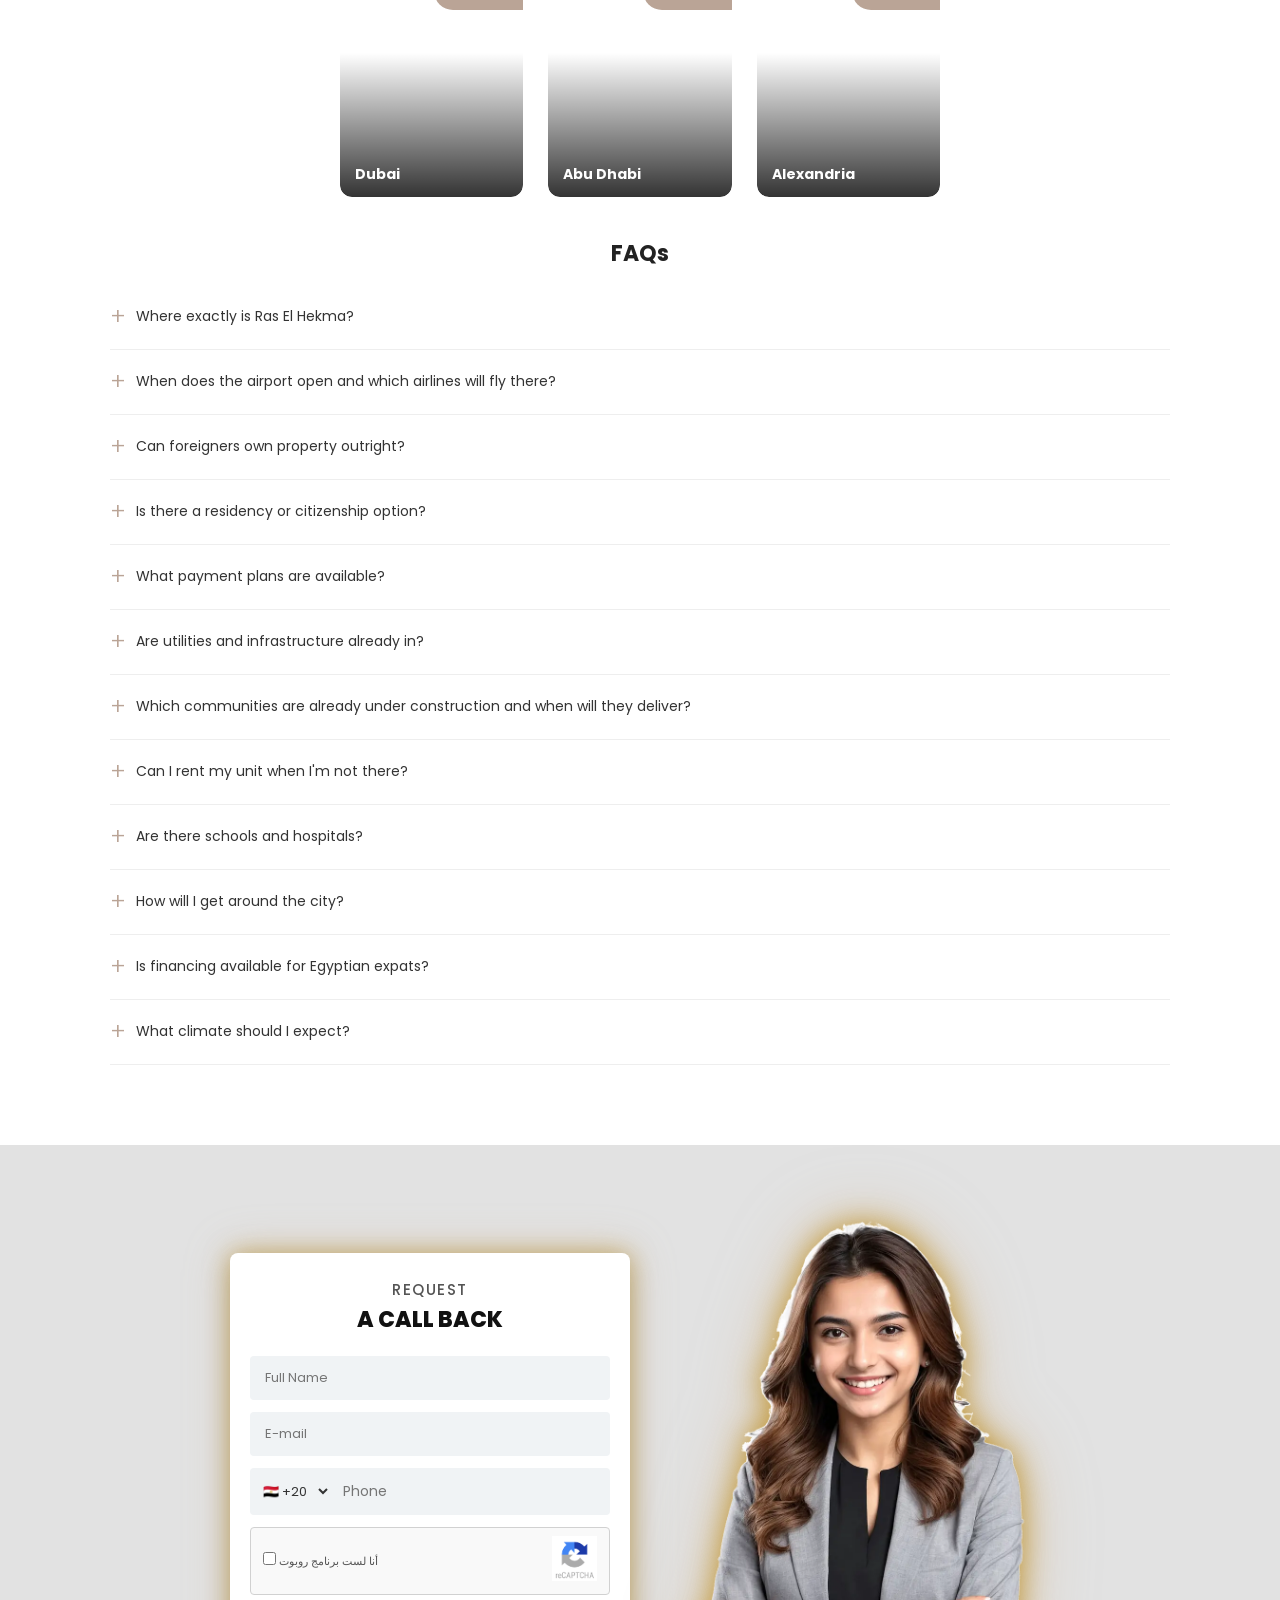
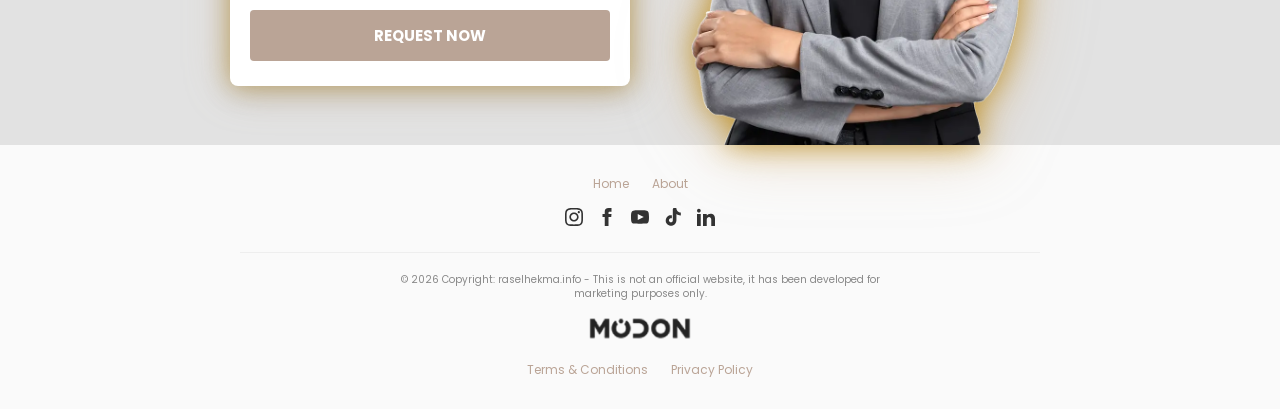
==== commit 52eaf3ea: "Update image source paths to relative URLs" ====
--- a/index.html
+++ b/index.html
@@ -144,9 +144,9 @@
 
             <!-- كارت 2 -->
             <div class="community-card">
-                <img src="/My-Projects /Ras-El-Hekma-Project/Lighthouse.jpg" alt="Lighthouse Village Apartment">
-               <div class="card-logo">
-                   <img src="/My-Projects /Ras-El-Hekma-Project/MC.jpg" alt="MODON">
+                <img src="Lighthouse.jpg" alt="Lighthouse Village Apartment">
+               <div class="card-logo">
+                   <img src="MC.jpg" alt="MODON">
                </div>
                 <div class="card-overlay">
                     <h3>Lighthouse Village Apartment</h3>
@@ -154,9 +154,9 @@
             </div>
             <!-- كارت 3 -->
   <div class="community-card">
-                <img src="/My-Projects /Ras-El-Hekma-Project/Yemm.jpg" alt="Yemm Boulevard Apartments">
-               <div class="card-logo">
-                   <img src="/My-Projects /Ras-El-Hekma-Project/MC.jpg" alt="MODON">
+                <img src="Yemm.jpg" alt="Yemm Boulevard Apartments">
+               <div class="card-logo">
+                   <img src="MC.jpg" alt="MODON">
                </div>
                 <div class="card-overlay">
                     <h3>Yemm Boulevard Apartments</h3>
@@ -169,9 +169,9 @@
 
             <!-- كارت 4 -->
             <div class="community-card">
-                <img src="/My-Projects /Ras-El-Hekma-Project/WadiE.jpg" alt="Wadi East Villas & Townhouses">
-               <div class="card-logo">
-                   <img src="/My-Projects /Ras-El-Hekma-Project/MC.jpg" alt="MODON">
+                <img src="WadiE.jpg" alt="Wadi East Villas & Townhouses">
+               <div class="card-logo">
+                   <img src="MC.jpg" alt="MODON">
                </div>
                 <div class="card-overlay">
                     <h3>Wadi East Villas & Townhouses</h3>
@@ -180,9 +180,9 @@
 
             <!-- كارت 5 -->
             <div class="community-card">
-                <img src="/My-Projects /Ras-El-Hekma-Project/Montage.jpg" alt="Montage Residences">
-               <div class="card-logo">
-                   <img src="/My-Projects /Ras-El-Hekma-Project/MC.jpg" alt="MODON">
+                <img src="Montage.jpg" alt="Montage Residences">
+               <div class="card-logo">
+                   <img src="MC.jpg" alt="MODON">
                </div>
                 <div class="card-overlay">
                     <h3>Montage Residences</h3>
@@ -190,9 +190,9 @@
             </div>
             <!-- كارت 6 -->
   <div class="community-card">
-                <img src="/My-Projects /Ras-El-Hekma-Project/WadiW.jpg" alt="Wadi West">
-               <div class="card-logo">
-                   <img src="/My-Projects /Ras-El-Hekma-Project/MC.jpg" alt="MODON">
+                <img src="WadiW.jpg" alt="Wadi West">
+               <div class="card-logo">
+                   <img src="MC.jpg" alt="MODON">
                </div>
                 <div class="card-overlay">
                     <h3>Wadi West</h3>
@@ -203,9 +203,9 @@
 
             <!-- كارت 7 -->
             <div class="community-card">
-                <img src="/My-Projects /Ras-El-Hekma-Project/Parklands.jpg" alt="Parklands Ras El Hekma">
-               <div class="card-logo">
-                   <img src="/My-Projects /Ras-El-Hekma-Project/MC.jpg" alt="MODON">
+                <img src="Parklands.jpg" alt="Parklands Ras El Hekma">
+               <div class="card-logo">
+                   <img src="MC.jpg" alt="MODON">
                </div>
                 <div class="card-overlay">
                     <h3>Parklands Ras El Hekma</h3>
@@ -214,9 +214,9 @@
 
             <!-- كارت 8 -->
             <div class="community-card">
-                <img src="/My-Projects /Ras-El-Hekma-Project/Canal.jpg" alt="Canal Beach">
-               <div class="card-logo">
-                   <img src="/My-Projects /Ras-El-Hekma-Project/MC.jpg" alt="MODON">
+                <img src="Canal.jpg" alt="Canal Beach">
+               <div class="card-logo">
+                   <img src="MC.jpg" alt="MODON">
                </div>
                 <div class="card-overlay">
                     <h3>Canal Beach</h3>
@@ -225,9 +225,9 @@
 
             <!-- كارت 9 -->
             <div class="community-card">
-                <img src="/My-Projects /Ras-El-Hekma-Project/Marina.jpg" alt="Marina">
+                <img src="Marina.jpg" alt="Marina">
                 <div class="card-logo">
-                    <img src="/My-Projects /Ras-El-Hekma-Project/MC.jpg" alt="MODON">
+                    <img src="MC.jpg" alt="MODON">
                 </div>
                 <div class="card-overlay">
                     <h3>Marina</h3>
@@ -236,9 +236,9 @@
 
             <!-- كارت 10 -->
             <div class="community-card">
-                <img src="/My-Projects /Ras-El-Hekma-Project/North.jpg" alt="North Point Island">
-               <div class="card-logo">
-                   <img src="/My-Projects /Ras-El-Hekma-Project/MC.jpg" alt="MODON">
+                <img src="North.jpg" alt="North Point Island">
+               <div class="card-logo">
+                   <img src="MC.jpg" alt="MODON">
                </div>
                 <div class="card-overlay">
                     <h3>North Point Island</h3>
@@ -341,27 +341,27 @@
             <h2>City in Numbers</h2>
             <div class="stats-grid">
                 <div class="stat-card">
-                    <img src="/My-Projects /Ras-El-Hekma-Project/1.jpg" alt="Education">
+                    <img src="1.jpg" alt="Education">
 
                 </div>
                 <div class="stat-card">
-                    <img src="/My-Projects /Ras-El-Hekma-Project/2.jpg" alt="Population">
+                    <img src="2.jpg" alt="Population">
 
                 </div>
                 <div class="stat-card">
-                    <img src="/My-Projects /Ras-El-Hekma-Project/3.jpg" alt="Residential">
+                    <img src="3.jpg" alt="Residential">
 
                 </div>
                 <div class="stat-card">
-                    <img src="/My-Projects /Ras-El-Hekma-Project/4.jpg" alt="Hotels">
+                    <img src="4.jpg" alt="Hotels">
 
                 </div>
                 <div class="stat-card">
-                    <img src="/My-Projects /Ras-El-Hekma-Project/5.jpg" alt="Coastlines">
+                    <img src="5.jpg" alt="Coastlines">
 
                 </div>
                 <div class="stat-card">
-                    <img src="/My-Projects /Ras-El-Hekma-Project/6.jpg" alt="Jobs">
+                    <img src="6.jpg" alt="Jobs">
 
                 </div>
             </div>
@@ -387,19 +387,19 @@
             
             <div class="payments-grid">
                 <div class="payment-card">
-                    <img src="/My-Projects /Ras-El-Hekma-Project/Card.jpg" alt="Card">
+                    <img src="Card.jpg" alt="Card">
                     <span>Card</span>
                 </div>
                 <div class="payment-card">
-                    <img src="/My-Projects /Ras-El-Hekma-Project/Cheque.jpg" alt="Cheque">
+                    <img src="Cheque.jpg" alt="Cheque">
                     <span>Cheque</span>
                 </div>
                 <div class="payment-card">
-                    <img src="/My-Projects /Ras-El-Hekma-Project/Cash.jpg" alt="Cash">
+                    <img src="Cash.jpg" alt="Cash">
                     <span>Cash</span>
                 </div>
                 <div class="payment-card">
-                    <img src="/My-Projects /Ras-El-Hekma-Project/Bitcoin.jpg" alt="Bitcoin">
+                    <img src="Bitcoin.jpg" alt="Bitcoin">
                     <span>Bitcoin</span>
                 </div>
             </div>
@@ -571,7 +571,7 @@
                 <div class="recaptcha-box">
                     <label><input type="checkbox"> أنا لست برنامج روبوت</label>
                     <div class="recaptcha-logo">
-                        <img src="/My-Projects /Ras-El-Hekma-Project/re.png" alt="reCAPTCHA">
+                        <img src="re.png" alt="reCAPTCHA">
 
                     </div>
                 </div>
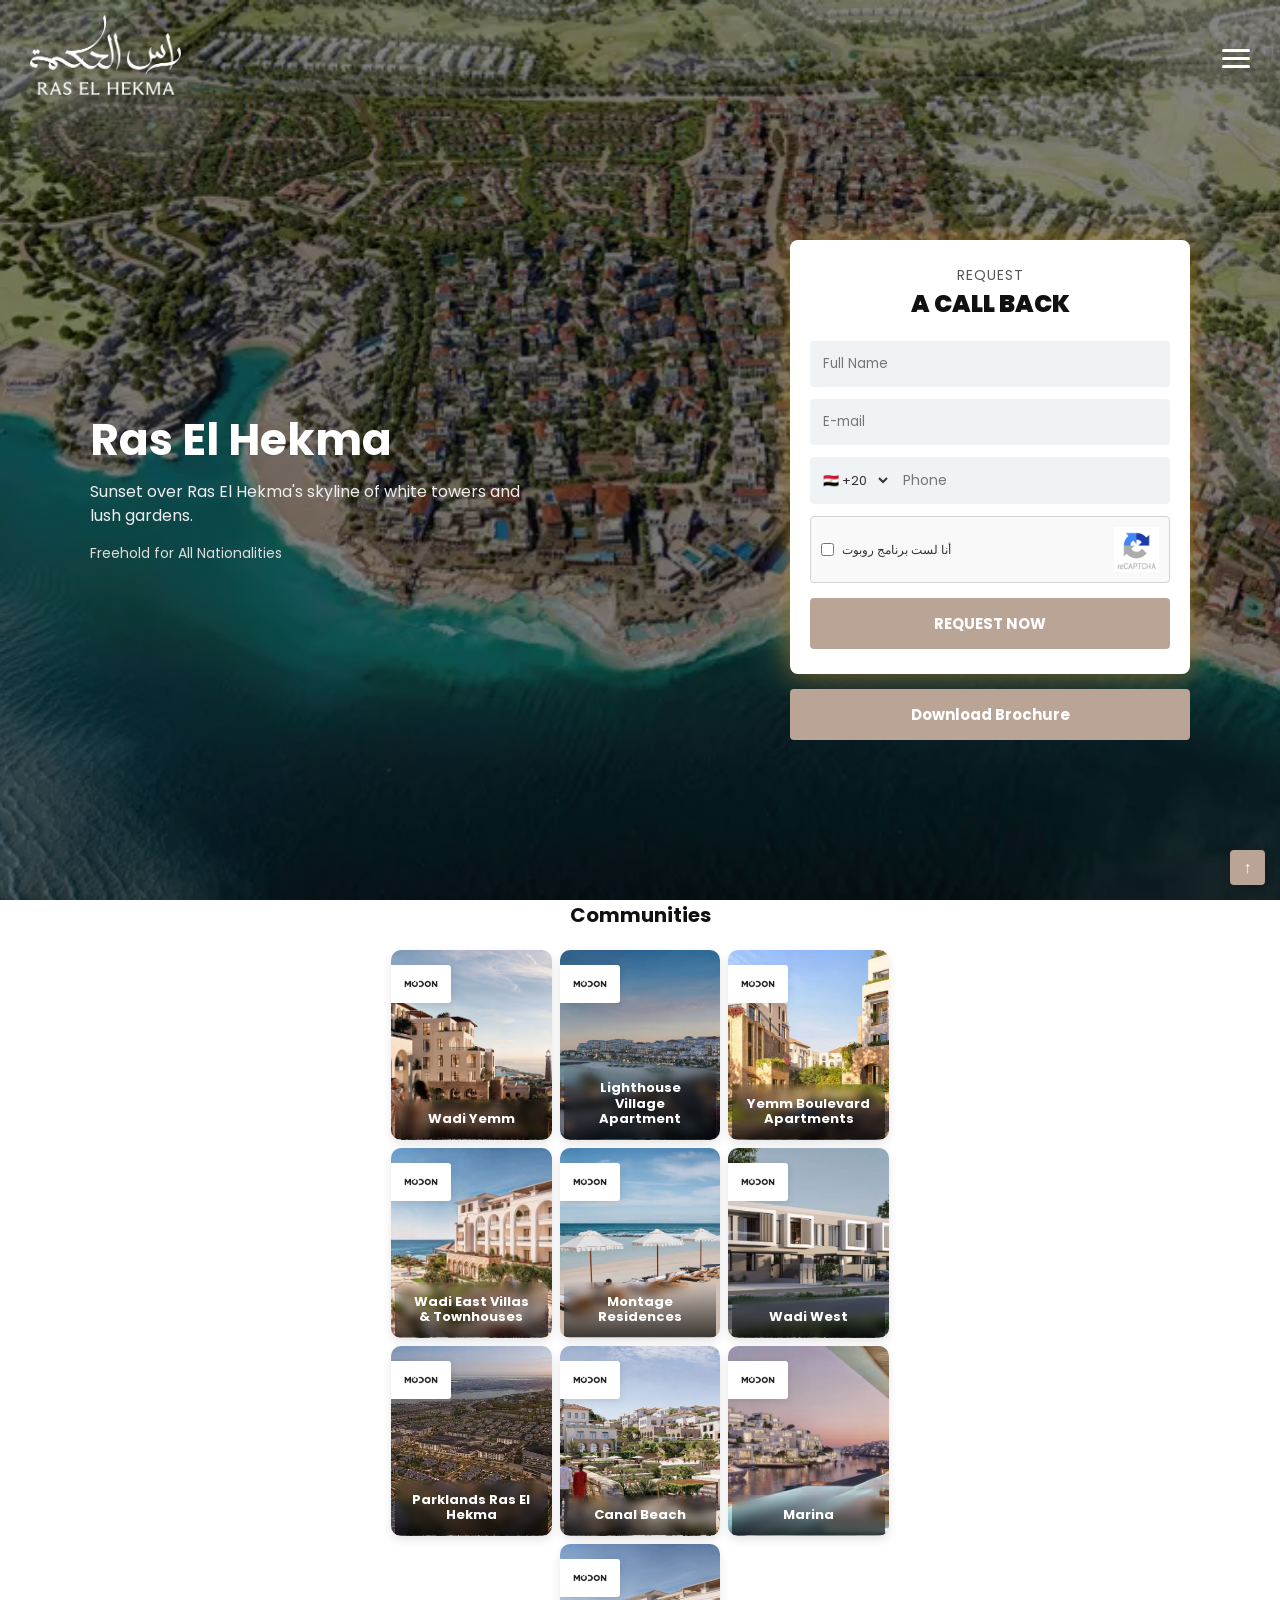
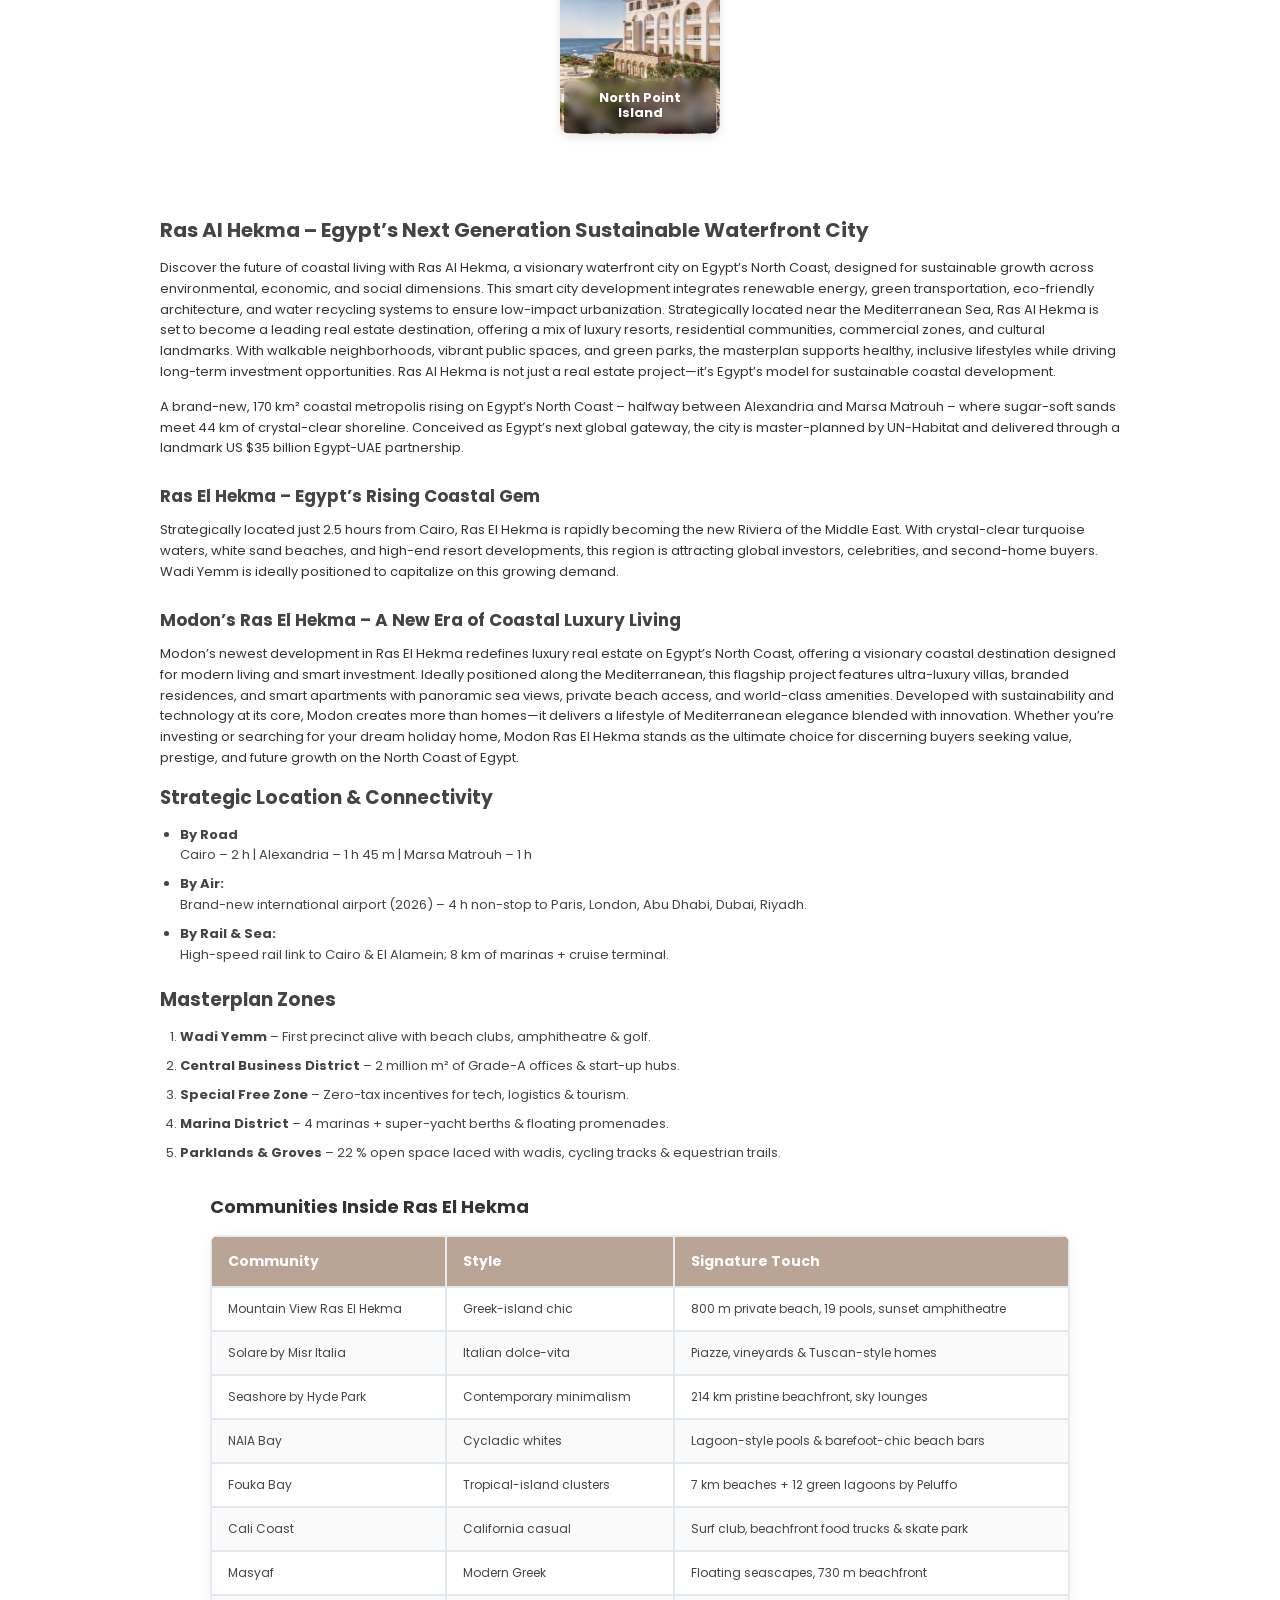
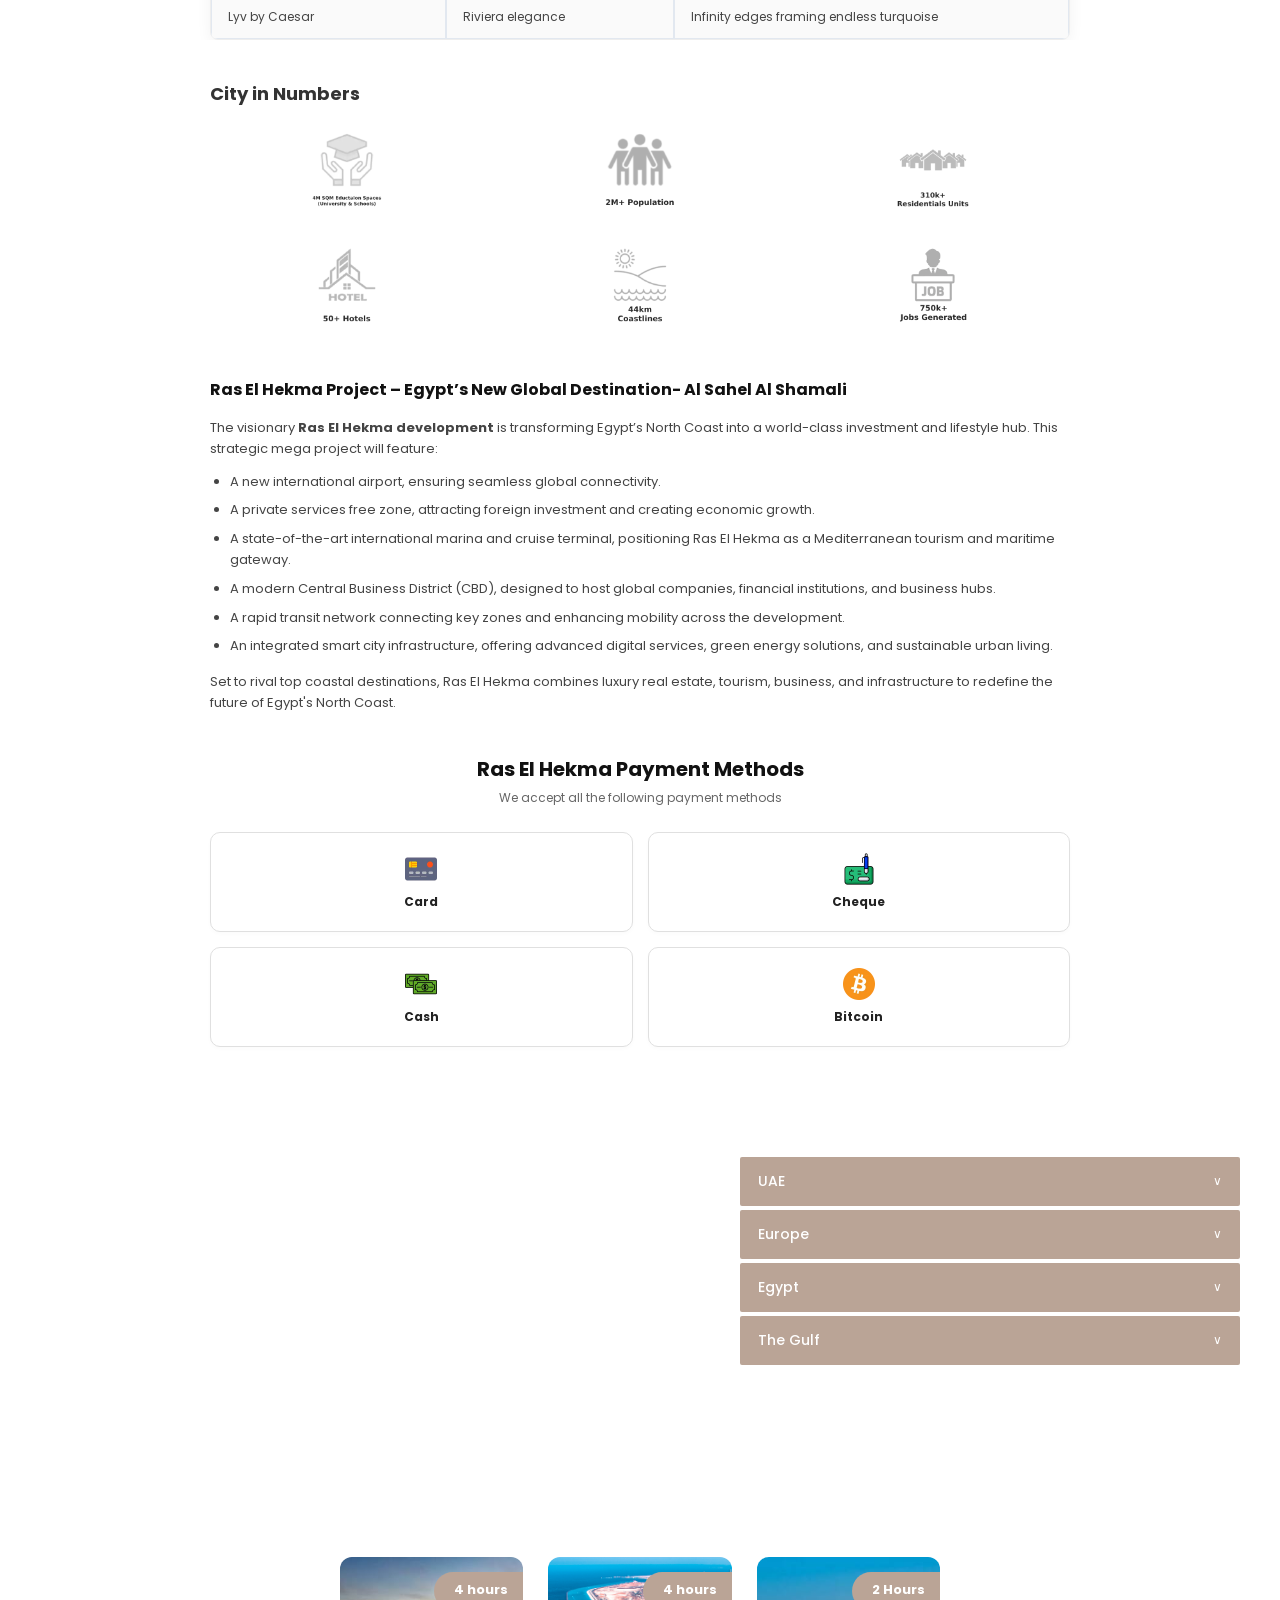
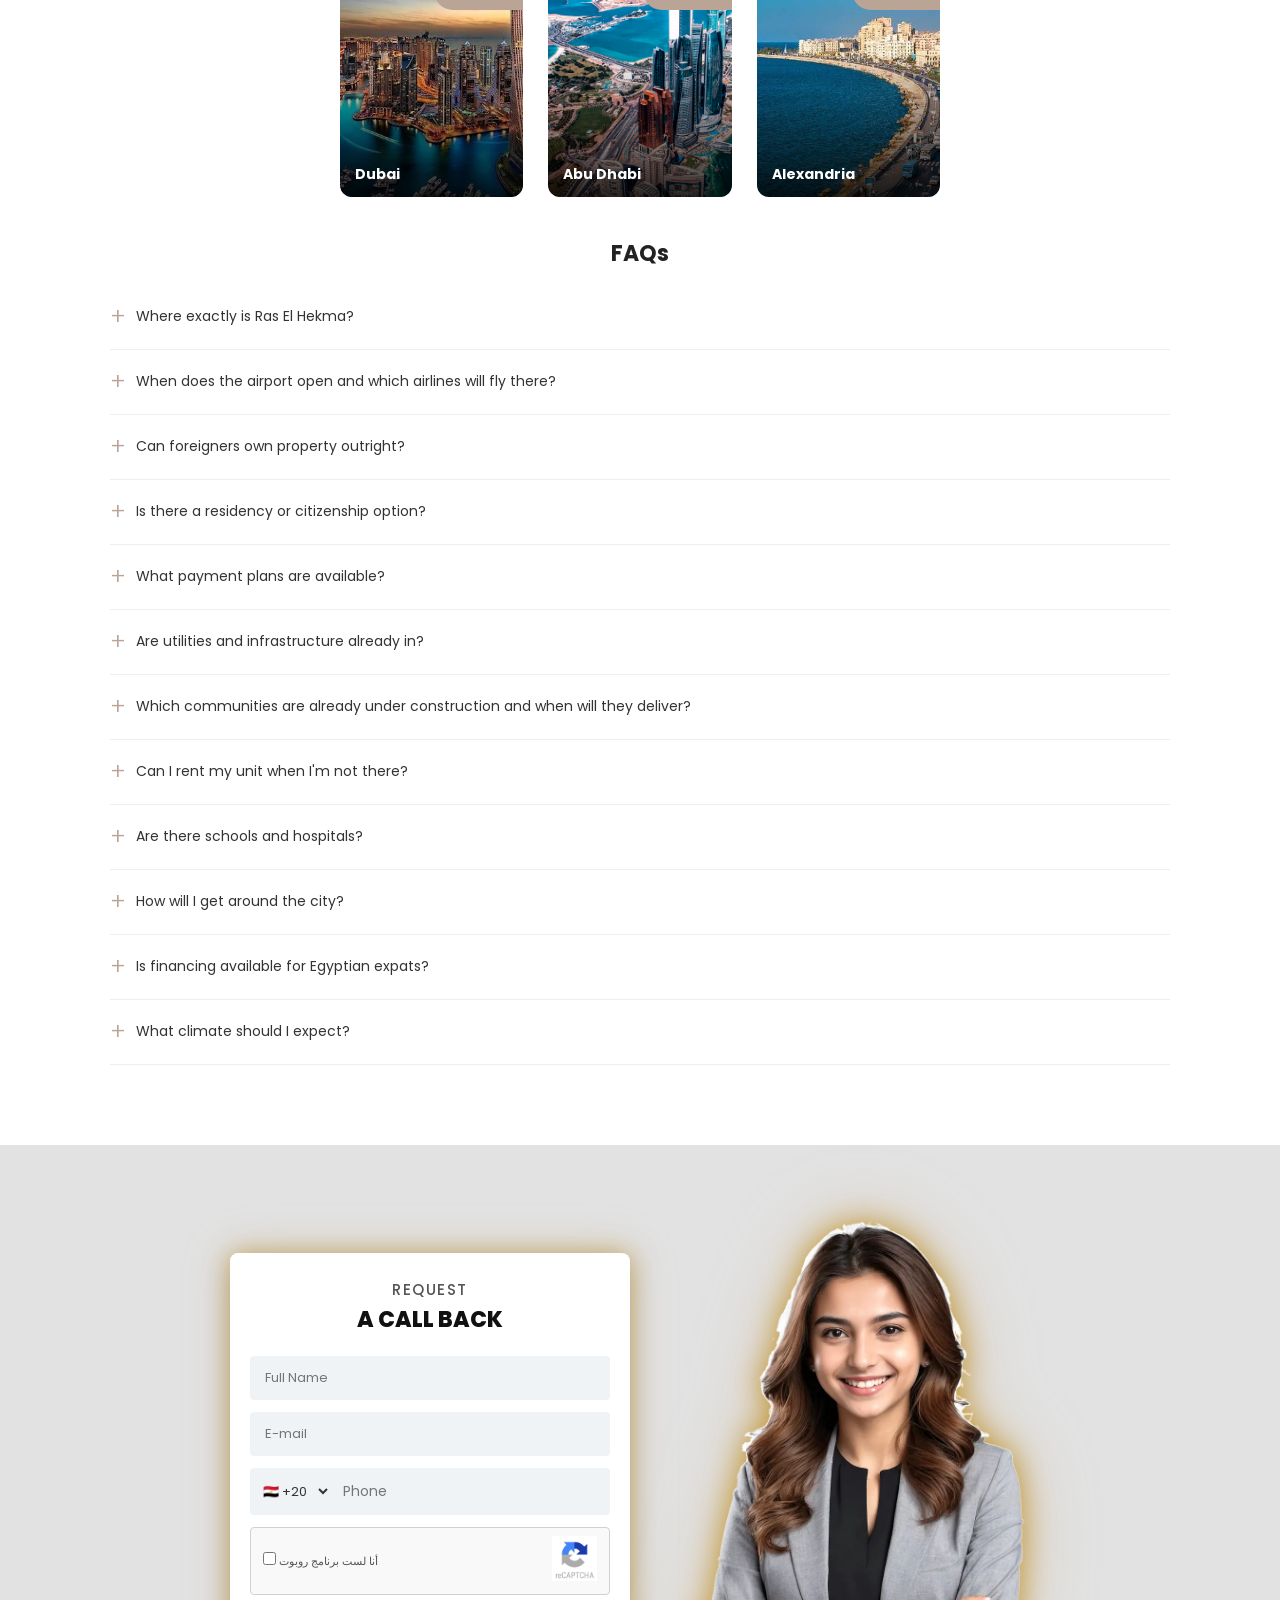
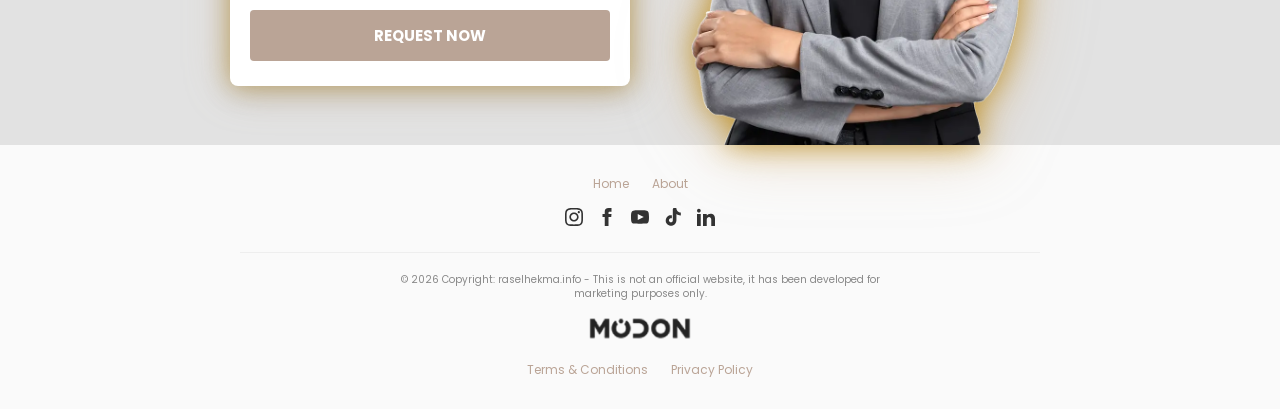
==== commit 68ffab26: "Update city card background image URLs" ====
--- a/index.html
+++ b/index.html
@@ -460,15 +460,15 @@
 </div>
 
             <div class="cities-cards">
-                <a href="index.html" class="city-card" style="background-image: url('/My-Projects /Ras-El-Hekma-Project/Dubai.jpg');">
+                <a href="index.html" class="city-card" style="background-image: url('Dubai.jpg');">
                     <span class="badge">4 hours</span>
                     <h3>Dubai</h3>
                 </a>
-                <a href="index.html" class="city-card" style="background-image: url('/My-Projects /Ras-El-Hekma-Project/Abu.jpg');">
+                <a href="index.html" class="city-card" style="background-image: url('Abu.jpg');">
                     <span class="badge">4 hours</span>
                     <h3>Abu Dhabi</h3>
                 </a>
-                <a href="index.html" class="city-card" style="background-image: url('/My-Projects /Ras-El-Hekma-Project/Alex.jpg');">
+                <a href="index.html" class="city-card" style="background-image: url('Alex.jpg');">
                     <span class="badge">2 Hours</span>
                     <h3>Alexandria</h3>
         
